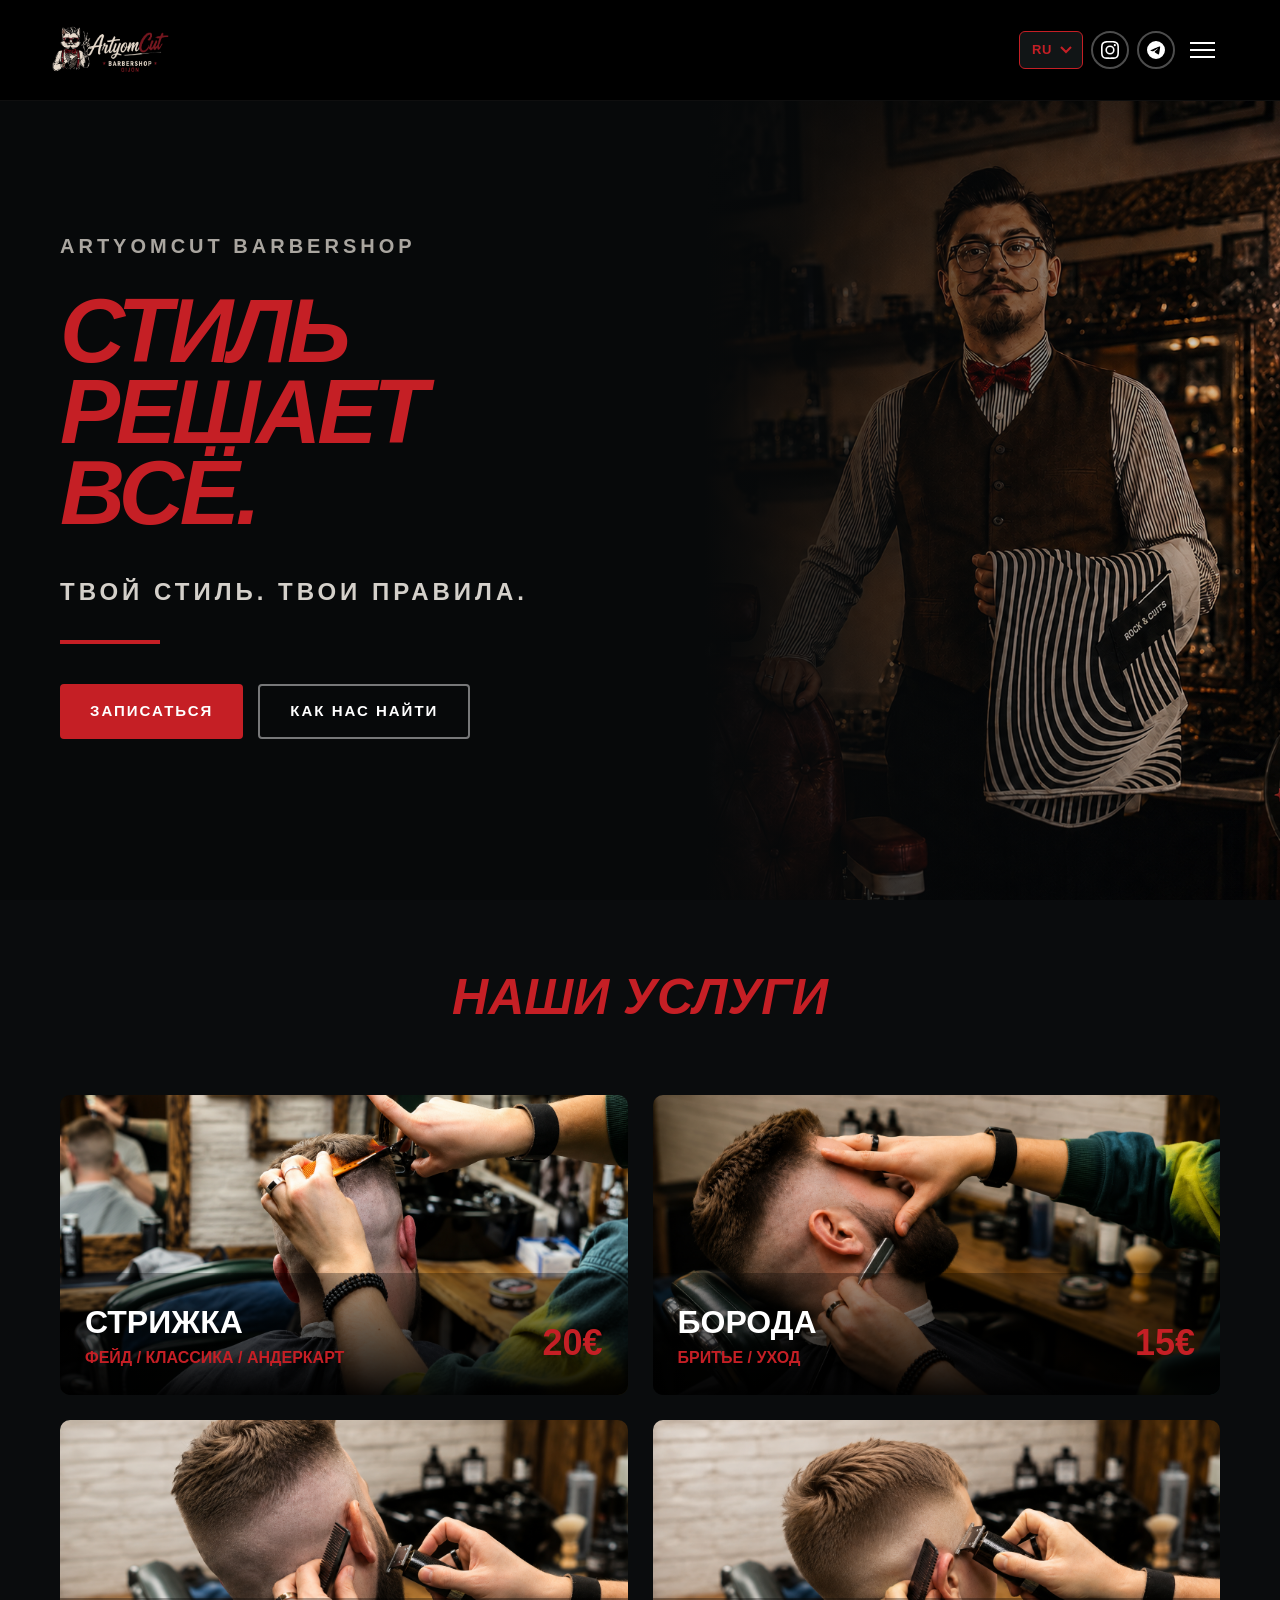
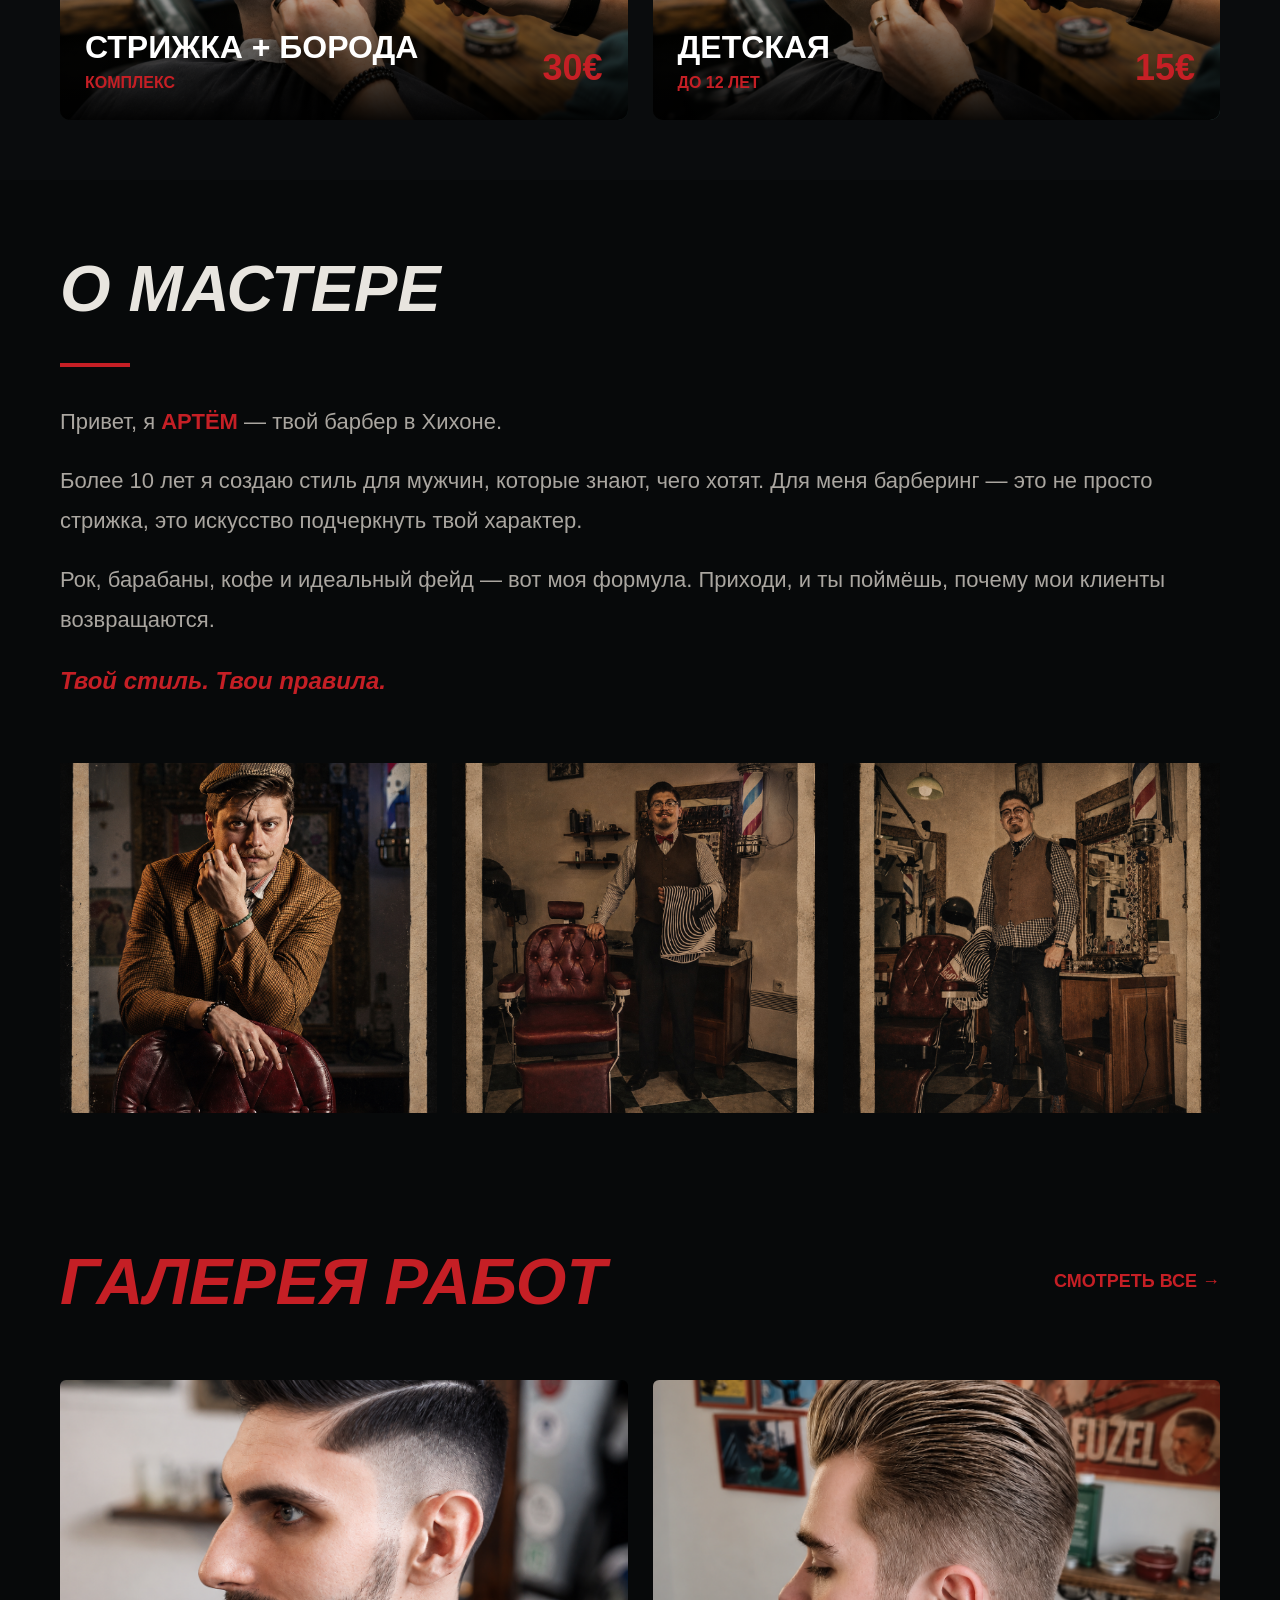
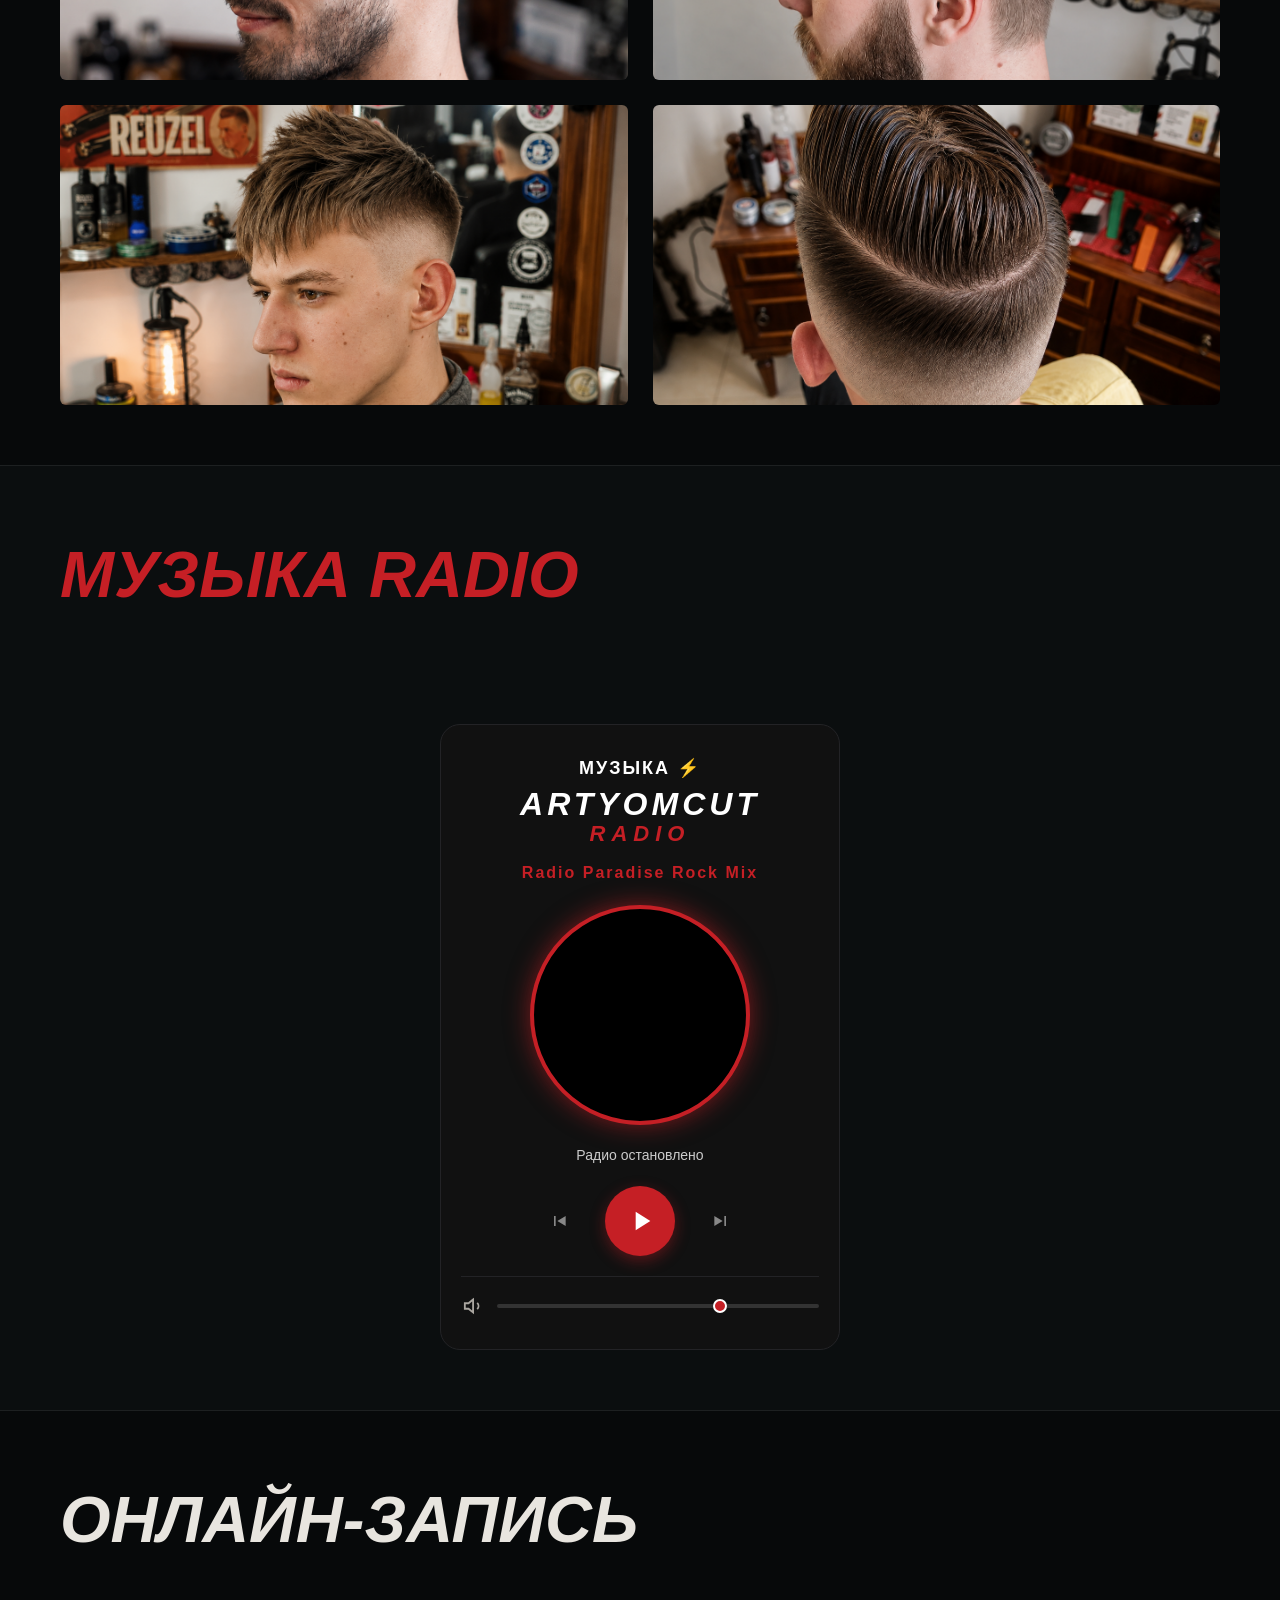
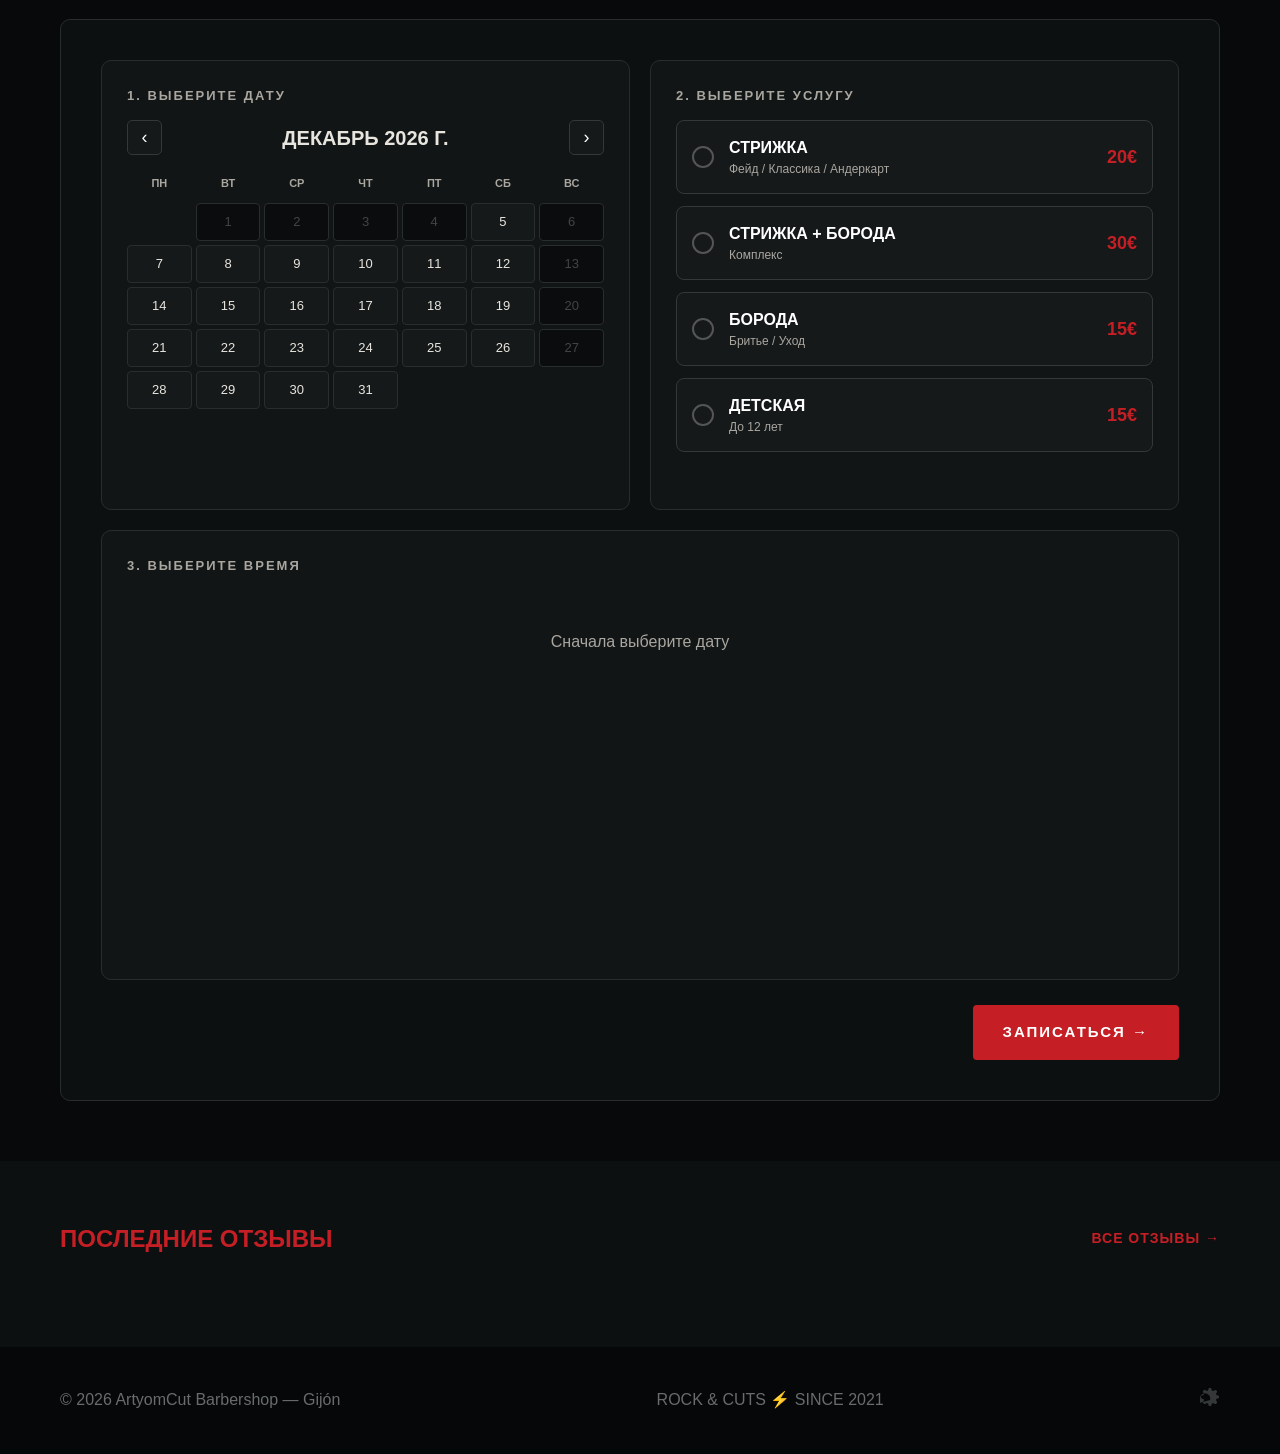
==== index.html @ 749ad359 "Update index.html" ====
<!DOCTYPE html>
<html lang="ru">
<head>
    <meta charset="UTF-8">
    <meta name="viewport" content="width=device-width, initial-scale=1.0">
    <title>ArtyomCut — Barbershop | Хихон</title>

    <!-- PWA -->
    <link rel="manifest" href="/manifest.json">
    <meta name="theme-color" content="#c51f25">
    <link rel="apple-touch-icon" href="/images/logo/logo1.jfif">

    <!-- SEO -->
    <meta name="description" content="ArtyomCut Barbershop в Хихоне — мужские стрижки, борода, онлайн-запись. Стиль решает всё.">
    <meta name="keywords" content="барбершоп, Хихон, Gijón, мужская стрижка, борода, barbershop, barbería, ArtyomCut">
    <meta property="og:title" content="ArtyomCut Barbershop — Хихон">
    <meta property="og:description" content="Мужские стрижки и борода в центре Хихона. Записывайся онлайн!">
    <meta property="og:type" content="website">
    <meta property="og:url" content="https://artyomcut-barbershopgijon.es/">
    <meta property="og:image" content="https://artyomcut-barbershopgijon.es/images/logo/logo1.jfif">
    <!-- Стили -->
    <link rel="stylesheet" href="style.css">
    <link rel="stylesheet" href="https://cdnjs.cloudflare.com/ajax/libs/font-awesome/6.0.0-beta3/css/all.min.css" />

    <!-- Schema.org -->
    <script type="application/ld+json">
    {
      "@context": "https://schema.org",
      "@type": "Barbershop",
      "name": "ArtyomCut Barbershop",
      "image": "https://artyomcut-barbershopgijon.es/images/logo/logo1.jfif",
      "address": {
        "@type": "PostalAddress",
        "streetAddress": "Calle de San Manuel, 13",
        "addressLocality": "Gijón",
        "postalCode": "33210",
        "addressCountry": "ES"
      },
      "telephone": "+34602692534",
      "url": "https://artyomcut-barbershopgijon.es/",
      "openingHoursSpecification": [
        {
          "@type": "OpeningHoursSpecification",
          "dayOfWeek": ["Monday","Tuesday","Wednesday","Thursday","Friday"],
          "opens": "10:00",
          "closes": "20:00"
        },
        {
          "@type": "OpeningHoursSpecification",
          "dayOfWeek": "Saturday",
          "opens": "10:00",
          "closes": "18:00"
        }
      ],
      "sameAs": [
        "https://www.instagram.com/artembarbercat/",
        "https://t.me/artyomcut"
      ]
    }
    </script>
</head>
<body>

    <!-- ШАПКА -->
    <header class="header">
        <div class="container header-inner">
            <a href="#" class="logo">
                <img src="images/logo/logo.png" alt="ArtyomCut Barbershop">
            </a>

            <button class="burger-btn" id="burgerBtn" onclick="toggleMobileMenu()">
                <span></span>
                <span></span>
                <span></span>
            </button>

            <nav class="nav" id="mobileNav">
                <a href="#home" class="active" data-i18n="nav_home">ГЛАВНАЯ</a>
                <a href="#services" data-i18n="nav_services">УСЛУГИ</a>
                <a href="#master" data-i18n="nav_master">МАСТЕР</a>
                <a href="gallery.html" data-i18n="nav_gallery">ГАЛЕРЕЯ</a>
                <a href="reviews.html" data-i18n="nav_reviews">ОТЗЫВЫ</a>
                <a href="#music" data-i18n="nav_music">МУЗЫКА</a>
                <a href="#booking" data-i18n="nav_booking">ЗАПИСЬ</a>
                <a href="location.html" data-i18n="nav_contacts">КАК НАС НАЙТИ</a>
            </nav>

            <div class="socials">
                <div class="language-switcher">
                    <select class="lang-select" onchange="applyLanguage(this.value); renderCalendar();">
                        <option value="ru">RU</option>
                        <option value="uk">UA</option>
                        <option value="es">ES</option>
                        <option value="en">EN</option>
                    </select>
                </div>
                <a href="https://www.instagram.com/artembarbercat/" target="_blank" class="social-link">
                    <svg width="22" height="22" viewBox="0 0 24 24" fill="currentColor"><path d="M12 2.163c3.204 0 3.584.012 4.85.07 3.252.148 4.771 1.691 4.919 4.919.058 1.265.069 1.645.069 4.849 0 3.205-.012 3.584-.069 4.849-.149 3.225-1.664 4.771-4.919 4.919-1.266.058-1.644.07-4.85.07-3.204 0-3.584-.012-4.849-.07-3.26-.149-4.771-1.699-4.919-4.92-.058-1.265-.07-1.644-.07-4.849 0-3.204.013-3.583.07-4.849.149-3.227 1.664-4.771 4.919-4.919 1.266-.057 1.645-.069 4.849-.069zM12 0C8.741 0 8.333.014 7.053.072 2.695.272.273 2.69.073 7.052.014 8.333 0 8.741 0 12c0 3.259.014 3.668.072 4.948.2 4.358 2.618 6.78 6.98 6.98C8.333 23.986 8.741 24 12 24c3.259 0 3.668-.014 4.948-.072 4.354-.2 6.782-2.618 6.979-6.98.059-1.28.073-1.689.073-4.948 0-3.259-.014-3.667-.072-4.947-.196-4.354-2.617-6.78-6.979-6.98C15.668.014 15.259 0 12 0zm0 5.838a6.162 6.162 0 100 12.324 6.162 6.162 0 000-12.324zM12 16a4 4 0 110-8 4 4 0 010 8zm6.406-11.845a1.44 1.44 0 100 2.881 1.44 1.44 0 000-2.881z"/></svg>
                </a>
                <a href="https://t.me/artyomcut" target="_blank" class="social-link">
                    <svg width="22" height="22" viewBox="0 0 24 24" fill="currentColor"><path d="M11.944 0A12 12 0 000 12a12 12 0 0012 12 12 12 0 0012-12A12 12 0 0012 0a12 12 0 00-.056 0zm4.962 7.224c.1-.002.321.023.465.14a.506.506 0 01.171.325c.016.093.036.306.02.472-.18 1.898-.962 6.502-1.36 8.627-.168.9-.499 1.201-.82 1.23-.696.065-1.225-.46-1.9-.902-1.056-.693-1.653-1.124-2.678-1.8-1.185-.78-.417-1.21.258-1.91.177-.184 3.247-2.977 3.307-3.23.007-.032.014-.15-.056-.212s-.174-.041-.249-.024c-.106.024-1.793 1.14-5.061 3.345-.48.33-.913.49-1.302.48-.428-.008-1.252-.241-1.865-.44-.752-.245-1.349-.374-1.297-.789.027-.216.325-.437.893-.663 3.498-1.524 5.83-2.529 6.998-3.014 3.332-1.386 4.025-1.627 4.476-1.635z"/></svg>
                </a>
            </div>
        </div>
    </header>

    <main>

        <!-- ГЛАВНЫЙ ЭКРАН -->
        <section id="home" class="hero">
            <div class="container hero-inner">
                <div class="hero-content">
                    <div class="small-title" data-i18n="hero_small_title">ARTYOMCUT BARBERSHOP</div>
                    <h1>
                        <span data-i18n="hero_title_1">СТИЛЬ</span><br>
                        <span style="color: #c51f25;" data-i18n="hero_title_2">РЕШАЕТ</span><br>
                        <span data-i18n="hero_title_3">ВСЁ.</span>
                    </h1>
                    <p class="hero-subtitle" data-i18n="hero_subtitle">ТВОЙ СТИЛЬ. ТВОИ ПРАВИЛА.</p>
                    <div class="hero-line"></div>
                    <div class="hero-buttons">
                        <a href="#booking" class="btn btn-red" data-i18n="hero_btn_booking">ЗАПИСАТЬСЯ</a>
                        <a href="location.html" class="btn btn-outline" data-i18n="hero_btn_find">КАК НАС НАЙТИ</a>
                    </div>
                </div>
                <div class="hero-image">
                    <img src="images/barber/hero.jpeg" alt="ArtyomCut Barber">
                </div>
            </div>
        </section>

        <!-- УСЛУГИ -->
        <section id="services" class="services">
            <div class="container">
                <div class="services-heading">
                    <h2><span data-i18n="services_heading_1">НАШИ</span> <span data-i18n="services_heading_2">УСЛУГИ</span></h2>
                </div>
                <div class="services-grid">
                    <div class="service-card" onclick="selectService('СТРИЖКА')">
                        <img src="images/services/haircut.jpg" alt="Мужская стрижка">
                        <div class="service-overlay">
                            <h3 data-i18n="service_haircut">СТРИЖКА</h3>
                            <span class="service-type" data-i18n="service_haircut_type">ФЕЙД / КЛАССИКА / АНДЕРКАРТ</span>
                            <span class="price">20€</span>
                        </div>
                    </div>
                    <div class="service-card" onclick="selectService('БОРОДА')">
                        <img src="images/services/beard.jpg" alt="Борода">
                        <div class="service-overlay">
                            <h3 data-i18n="service_beard">БОРОДА</h3>
                            <span class="service-type" data-i18n="service_beard_type">БРИТЬЕ / УХОД</span>
                            <span class="price">15€</span>
                        </div>
                    </div>
                    <div class="service-card" onclick="selectService('СТРИЖКА + БОРОДА')">
                        <img src="images/services/combo.jpg" alt="Стрижка + борода">
                        <div class="service-overlay">
                            <h3 data-i18n="service_combo">СТРИЖКА + БОРОДА</h3>
                            <span class="service-type" data-i18n="service_combo_type">КОМПЛЕКС</span>
                            <span class="price">30€</span>
                        </div>
                    </div>
                    <div class="service-card" onclick="selectService('ДЕТСКАЯ')">
                        <img src="images/services/kids.jpg" alt="Детская стрижка">
                        <div class="service-overlay">
                            <h3 data-i18n="service_kids">ДЕТСКАЯ</h3>
                            <span class="service-type" data-i18n="service_kids_type">ДО 12 ЛЕТ</span>
                            <span class="price">15€</span>
                        </div>
                    </div>
                </div>
            </div>
        </section>

        <!-- О МАСТЕРЕ -->
        <section id="master" class="about">
            <div class="container about-inner">
                <div class="about-text">
                    <h2 data-i18n="master_heading">О МАСТЕРЕ</h2>
                    <div class="section-line"></div>
                    <p data-i18n="master_text_1">Привет, я <span style="color: #c51f25; font-weight: 700;">АРТЁМ</span> — твой барбер в Хихоне.</p>
                    <p data-i18n="master_text_2">Более 10 лет я создаю стиль для мужчин, которые знают, чего хотят. Для меня барберинг — это не просто стрижка, это искусство подчеркнуть твой характер.</p>
                    <p data-i18n="master_text_3">Рок, барабаны, кофе и идеальный фейд — вот моя формула. Приходи, и ты поймёшь, почему мои клиенты возвращаются.</p>
                    <p data-i18n="master_text_4" style="color: #c51f25; font-size: 24px; font-weight: 900; font-style: italic;">Твой стиль. Твои правила.</p>
                </div>
                <div class="about-gallery">
                    <img src="images/barber/barber-1.jpeg" alt="ArtyomCut">
                    <img src="images/barber/barber-2.jpeg" alt="ArtyomCut Barber">
                    <img src="images/barber/barber-3.jpeg" alt="ArtyomCut">
                </div>
            </div>
        </section>

        <!-- ГАЛЕРЕЯ -->
        <section id="gallery" class="gallery">
            <div class="container">
                <div class="section-heading">
                    <h2><span data-i18n="gallery_heading_1">ГАЛЕРЕЯ</span> <span data-i18n="gallery_heading_2">РАБОТ</span></h2>
                    <a href="gallery.html" style="position: relative; z-index: 100; display: inline-block;" data-i18n="gallery_view_all">СМОТРЕТЬ ВСЕ →</a>
                </div>
                <div class="gallery-grid">
                    <img src="images/works/work-1.jpeg" alt="Работа ArtyomCut">
                    <img src="images/works/work-2.jpeg" alt="Работа ArtyomCut">
                    <img src="images/works/work-3.jpeg" alt="Работа ArtyomCut">
                    <img src="images/works/work-4.jpeg" alt="Работа ArtyomCut">
                </div>
            </div>
        </section>

        <!-- МУЗЫКА -->
        <section id="music" class="music">
            <div class="container">
                <div class="section-heading">
                    <h2><span data-i18n="music_heading_1">МУЗЫКА</span> <span data-i18n="music_heading_2">RADIO</span></h2>
                </div>

                <div class="music-player" id="radioPlayer" style="max-width: 400px; margin: 0 auto; text-align: center; background: #111; padding: 30px 20px; border-radius: 20px;">
                    <p class="player-title" style="font-size: 18px; font-weight: 700; letter-spacing: 2px; margin: 0; color: #fff;" data-i18n="music_player_title">МУЗЫКА ⚡</p>
                    <p class="player-station" style="font-size: 32px; font-weight: 900; color: #fff; margin: 5px 0 0; letter-spacing: 4px;" data-i18n="music_station">ARTYOMCUT</p>
                    <p class="player-station-accent" style="font-size: 22px; font-weight: 700; color: #c51f25; margin: 0 0 15px; letter-spacing: 6px;" data-i18n="music_station_accent">RADIO</p>

                    <p id="currentStationName" style="color: #c51f25; font-weight: 700; margin: 0 0 15px; letter-spacing: 2px;">Radio Paradise Rock Mix</p>

                    <div class="player-art" style="width: 220px; height: 220px; margin: 20px auto; border-radius: 50%; overflow: hidden; border: 4px solid #c51f25; box-shadow: 0 0 25px rgba(197,31,37,0.6); position: relative; background: #000;">
                        <video id="drummerVideo" autoplay muted loop playsinline style="width: 100%; height: 100%; object-fit: cover; display: block;">
                            <source src="images/drummer.mp4" type="video/mp4">
                        </video>
                    </div>

                    <p class="player-status" id="radioStatus" style="color: #ccc; font-size: 14px; margin: 10px 0 20px;" data-i18n="music_status_stopped">Радио остановлено</p>

                    <div class="player-controls" style="display: flex; align-items: center; justify-content: center; gap: 25px; margin-bottom: 20px;">
                        <button class="player-btn" id="prevBtn" aria-label="Назад" type="button" style="background: none; border: none; color: #888; cursor: pointer; padding: 8px;">
                            <svg viewBox="0 0 24 24" fill="currentColor" width="20" height="20"><path d="M6 6h2v12H6zM20 6L10 12l10 6z"/></svg>
                        </button>

                        <button class="player-btn-play" id="playBtn" aria-label="Воспроизвести" type="button" style="width: 70px; height: 70px; border-radius: 50%; background: #c51f25; border: none; color: #fff; display: flex; align-items: center; justify-content: center; cursor: pointer; box-shadow: 0 5px 15px rgba(197,31,37,0.4); padding: 0; aspect-ratio: 1/1; overflow: hidden;">
                            <span id="playIcon" style="display: flex; align-items: center; justify-content: center; width: 100%; height: 100%; line-height: 0; margin: 0; padding: 0;">
                                <svg viewBox="0 0 24 24" fill="currentColor" width="32" height="32"><path d="M8 5v14l11-7z"/></svg>
                            </span>
                        </button>

                        <button class="player-btn" id="nextBtn" aria-label="Вперед" type="button" style="background: none; border: none; color: #888; cursor: pointer; padding: 8px;">
                            <svg viewBox="0 0 24 24" fill="currentColor" width="20" height="20"><path d="M16 6h2v12h-2zM4 6l10 6-10 6z"/></svg>
                        </button>
                    </div>

                    <div class="player-volume" id="volumeControl">
                        <button class="mute-btn" id="muteBtn" type="button" aria-label="Отключить звук">
                            <svg id="volumeOnIcon" viewBox="0 0 24 24" fill="none" stroke="currentColor" stroke-width="2" width="22" height="22">
                                <path d="M11 5 6 9H2v6h4l5 4V5z"/><path d="M15.5 8.5a5 5 0 0 1 0 7"/>
                            </svg>
                            <svg id="volumeOffIcon" viewBox="0 0 24 24" fill="none" stroke="currentColor" stroke-width="2" width="22" height="22" style="display: none;">
                                <path d="M11 5 6 9H2v6h4l5 4V5z"/><line x1="23" y1="9" x2="17" y2="15"/><line x1="17" y1="9" x2="23" y2="15"/>
                            </svg>
                        </button>
                        <input type="range" id="volumeSlider" min="0" max="1" step="0.01" value="0.7">
                    </div>
                </div>
            </div>
        </section>

        <!-- ЗАПИСЬ -->
        <section id="booking" class="booking">
            <div class="container">
                <h2 data-i18n="booking_heading">ОНЛАЙН-ЗАПИСЬ</h2>
                <div class="booking-container-new">
                    <div class="booking-layout-3">
                        <div class="booking-frame">
                            <label class="booking-label" data-i18n="booking_step_date">1. ВЫБЕРИТЕ ДАТУ</label>
                            <div class="calendar">
                                <div class="calendar-header">
                                    <button class="calendar-nav" onclick="changeMonth(-1)">‹</button>
                                    <span id="calendarMonth">АВГУСТ 2026</span>
                                    <button class="calendar-nav" onclick="changeMonth(1)">›</button>
                                </div>
                                <div class="calendar-weekdays">
                                    <span>ПН</span><span>ВТ</span><span>СР</span><span>ЧТ</span><span>ПТ</span><span>СБ</span><span>ВС</span>
                                </div>
                                <div class="calendar-days" id="calendarDays"></div>
                            </div>
                        </div>
                        <div class="booking-frame">
                            <label class="booking-label" data-i18n="booking_step_service">2. ВЫБЕРИТЕ УСЛУГУ</label>
                            <div class="service-options">
                                <div class="service-option-item" onclick="selectServiceOption('Стрижка', this)">
                                    <div class="service-radio"><span class="radio-dot"></span></div>
                                    <div>
                                        <h3 data-i18n="booking_service_haircut">СТРИЖКА</h3>
                                        <p data-i18n="booking_service_haircut_desc">Фейд / Классика / Андеркарт</p>
                                        <span class="service-price">20€</span>
                                    </div>
                                </div>
                                <div class="service-option-item" onclick="selectServiceOption('Стрижка + борода', this)">
                                    <div class="service-radio"><span class="radio-dot"></span></div>
                                    <div>
                                        <h3 data-i18n="booking_service_combo">СТРИЖКА + БОРОДА</h3>
                                        <p data-i18n="booking_service_combo_desc">Комплекс</p>
                                        <span class="service-price">30€</span>
                                    </div>
                                </div>
                                <div class="service-option-item" onclick="selectServiceOption('Борода', this)">
                                    <div class="service-radio"><span class="radio-dot"></span></div>
                                    <div>
                                        <h3 data-i18n="booking_service_beard">БОРОДА</h3>
                                        <p data-i18n="booking_service_beard_desc">Бритье / Уход</p>
                                        <span class="service-price">15€</span>
                                    </div>
                                </div>
                                <div class="service-option-item" onclick="selectServiceOption('Детская стрижка', this)">
                                    <div class="service-radio"><span class="radio-dot"></span></div>
                                    <div>
                                        <h3 data-i18n="booking_service_kids">ДЕТСКАЯ</h3>
                                        <p data-i18n="booking_service_kids_desc">До 12 лет</p>
                                        <span class="service-price">15€</span>
                                    </div>
                                </div>
                            </div>
                        </div>
                        <div class="booking-frame">
                            <label class="booking-label" data-i18n="booking_step_time">3. ВЫБЕРИТЕ ВРЕМЯ</label>
                            <div class="time-buttons-grid" id="timeGroups">
                                <p class="time-placeholder" data-i18n="time_placeholder">Сначала выберите дату</p>
                            </div>
                        </div>
                    </div>
                    <div class="booking-btn-row">
                        <button class="btn btn-red" onclick="proceedToBooking()" data-i18n="booking_btn">ЗАПИСАТЬСЯ →</button>
                    </div>
                </div>
            </div>
        </section>

        <!-- ПОСЛЕДНИЕ ОТЗЫВЫ -->
        <section id="reviews-preview" class="reviews-preview">
            <div class="container">
                <div class="section-heading">
                    <h2><span data-i18n="reviews_preview_heading_1">ПОСЛЕДНИЕ</span> <span data-i18n="reviews_preview_heading_2">ОТЗЫВЫ</span></h2>
                    <a href="reviews.html" style="position: relative; z-index: 100; display: inline-block;" data-i18n="reviews_preview_all">ВСЕ ОТЗЫВЫ →</a>
                </div>
                <div class="reviews-preview-grid" id="reviewsPreviewGrid">
                    <!-- Сюда будут подгружаться последние отзывы -->
                </div>
            </div>
        </section>

    </main>

    <!-- ПОДВАЛ -->
    <footer class="footer">
        <div class="container">
            <p data-i18n="footer_copyright">© 2026 ArtyomCut Barbershop — Gijón</p>
            <p data-i18n="footer_slogan">ROCK & CUTS ⚡ SINCE 2021</p>
            <a href="admin.html" class="admin-link" aria-label="Админ-панель">
                <svg width="20" height="20" viewBox="0 0 24 24" fill="currentColor"><path d="M12 15.5A3.5 3.5 0 100 12a3.5 3.5 0 000 7zM19.4 15a1.7 1.7 0 00.34 1.87l.06.06a2 2 0 01-2.83 2.83l-.06-.06a1.7 1.7 0 00-1.87-.34 1.7 1.7 0 00-1.04 1.56V21a2 2 0 01-4 0v-.09A1.7 1.7 0 008.9 19.4a1.7 1.7 0 00-1.87.34l-.06.06a2 2 0 01-2.83-2.83l.06-.06A1.7 1.7 0 004.6 15a1.7 1.7 0 00-1.56-1.04H3a2 2 0 010-4h.09A1.7 1.7 0 004.6 8.9a1.7 1.7 0 00-.34-1.87l-.06-.06a2 2 0 012.83-2.83l.06.06A1.7 1.7 0 008.9 4.6a1.7 1.7 0 001.04-1.56V3a2 2 0 014 0v.09a1.7 1.7 0 001.04 1.56 1.7 1.7 0 001.87-.34l.06-.06a2 2 0 012.83 2.83l-.06.06A1.7 1.7 0 0019.4 8.9a1.7 1.7 0 001.56 1.04H21a2 2 0 010 4h-.09a1.7 1.7 0 00-1.56 1.04z"/></svg>
            </a>
        </div>
    </footer>

    <script src="script.js"></script>
    <script src="translations.js"></script>
    <script src="i18n.js"></script>
</body>
</html>
---- style.css ----
/* ========================================
   ОСНОВНЫЕ НАСТРОЙКИ
======================================== */
* {
    margin: 0;
    padding: 0;
    box-sizing: border-box;
}

html {
    scroll-behavior: smooth;
    width: 100%;
    overflow-x: hidden;
}

body {
    background: #07090a;
    color: #e8e5df;
    font-family: Arial, Helvetica, sans-serif;
    line-height: 1.5;
    width: 100%;
    overflow-x: hidden;
}

a {
    color: inherit;
    text-decoration: none;
}

img {
    max-width: 100%;
    display: block;
}

button, input, select {
    font: inherit;
}

.container {
    width: 100%;
    max-width: 100%;
    margin: 0;
    padding: 0 60px;
}

/* ========================================
   ШАПКА
======================================== */
.header {
    position: fixed;
    top: 0;
    left: 0;
    width: 100%;
    z-index: 1000;
    background: rgba(5, 7, 8, 0.85);
    backdrop-filter: blur(20px);
    border-bottom: 1px solid rgba(255, 255, 255, 0.06);
    transition: all 0.4s;
}

.header-inner {
    min-height: 120px;
    display: flex;
    align-items: center;
    justify-content: space-between;
    gap: 30px;
    width: 100%;
}

.logo {
    flex-shrink: 0;
    min-width: 400px;
}

.logo img {
    height: 130px;
    width: auto;
    max-width: none;
}

.nav {
    display: flex;
    align-items: center;
    gap: 30px;
    margin-left: auto;
    margin-right: 30px;
}

.nav a {
    position: relative;
    color: #dedbd5;
    font-size: 16px;
    font-weight: 700;
    letter-spacing: 1.5px;
    transition: 0.3s;
    text-transform: uppercase;
    white-space: nowrap;
}

.nav a:hover, .nav a.active {
    color: #fff;
}

.nav a.active::after {
    content: "";
    position: absolute;
    left: 0;
    bottom: -10px;
    width: 100%;
    height: 3px;
    background: #c51f25;
}

.socials {
    display: flex;
    gap: 12px;
    flex-shrink: 0;
}

.social-link {
    width: 45px;
    height: 45px;
    border: 2px solid rgba(255, 255, 255, 0.3);
    border-radius: 50%;
    display: flex;
    align-items: center;
    justify-content: center;
    color: #fff;
    transition: all 0.3s;
}

.social-link svg {
    width: 22px;
    height: 22px;
}

.social-link:hover {
    background: #c51f25;
    border-color: #c51f25;
}

.burger-btn {
    display: none;
    flex-direction: column;
    gap: 5px;
    background: none;
    border: none;
    cursor: pointer;
    padding: 5px;
}

.burger-btn span {
    width: 25px;
    height: 2px;
    background: #fff;
}

/* ========================================
   ГЛАВНЫЙ ЭКРАН
======================================== */
.hero {
    min-height: 100vh;
    position: relative;
    overflow: hidden;
    background: #07090a;
    padding-top: 120px;
}

.hero-inner {
    min-height: calc(100vh - 120px);
    display: flex;
    align-items: center;
    position: relative;
}

.hero-content {
    width: 55%;
    position: relative;
    z-index: 3;
    padding: 80px 0;
}

.small-title {
    color: #aaa6a0;
    font-size: 20px;
    font-weight: 700;
    letter-spacing: 4px;
    margin-bottom: 30px;
}

.hero h1 {
    font-size: clamp(90px, 10vw, 150px);
    line-height: 0.9;
    font-weight: 900;
    letter-spacing: -4px;
    font-style: italic;
    margin-bottom: 40px;
    text-transform: uppercase;
}

.hero h1 span {
    color: #c51f25;
}

.hero-subtitle {
    color: #d4d0ca;
    font-size: 24px;
    font-weight: 700;
    letter-spacing: 4px;
}

.hero-line {
    width: 100px;
    height: 4px;
    background: #c51f25;
    margin: 30px 0 40px;
}

.hero-buttons {
    display: flex;
    gap: 20px;
    flex-wrap: wrap;
}

.btn {
    display: inline-flex;
    align-items: center;
    justify-content: center;
    min-height: 70px;
    padding: 0 45px;
    border-radius: 4px;
    font-size: 18px;
    font-weight: 800;
    letter-spacing: 2px;
    border: none;
    cursor: pointer;
    text-transform: uppercase;
    transition: 0.3s;
}

.btn-red {
    background: #c51f25;
    color: #fff;
}

.btn-red:hover {
    background: #e0262d;
    transform: translateY(-3px);
}

.btn-outline {
    border: 2px solid rgba(255, 255, 255, 0.45);
    color: #fff;
    background: transparent;
}

.btn-outline:hover {
    border-color: #c51f25;
    background: #c51f25;
}

.hero-image {
    position: absolute;
    right: 0;
    top: 0;
    width: 50%;
    height: 100%;
    z-index: 1;
}

.hero-image img {
    width: 100%;
    height: 100%;
    object-fit: cover;
    object-position: center top;
}

.hero-image::after {
    content: "";
    position: absolute;
    inset: 0;
    background: linear-gradient(90deg, #07090a 0%, rgba(7, 9, 10, 0.7) 30%, rgba(7, 9, 10, 0.05) 100%);
    z-index: 2;
}

/* ========================================
   УСЛУГИ
======================================== */
.services {
    padding: 100px 0;
    background: #0a0c0d;
}

.services-heading {
    text-align: center;
    margin-bottom: 60px;
}

.services-heading h2 {
    font-size: 50px;
    font-weight: 900;
    font-style: italic;
    text-transform: uppercase;
}

.services-heading h2 span {
    color: #c51f25;
}

.services-grid {
    display: grid;
    grid-template-columns: repeat(2, 1fr);
    gap: 25px;
}

.service-card {
    position: relative;
    height: 300px;
    overflow: hidden;
    border-radius: 10px;
    cursor: pointer;
    transition: all 0.4s;
}

.service-card img {
    width: 100%;
    height: 100%;
    object-fit: cover;
}

.service-card:hover {
    transform: translateY(-5px);
    border: 1px solid #c51f25;
}

.service-overlay {
    position: absolute;
    bottom: 0;
    left: 0;
    right: 0;
    padding: 25px;
    background: linear-gradient(0deg, rgba(0,0,0,0.95) 0%, rgba(0,0,0,0.3) 100%);
}

.service-overlay h3 {
    font-size: 32px;
    font-weight: 900;
    color: #fff;
}

.service-overlay .service-type {
    color: #c51f25;
    font-size: 16px;
    font-weight: 700;
}

.service-overlay .price {
    position: absolute;
    right: 25px;
    bottom: 25px;
    font-size: 36px;
    font-weight: 900;
    color: #c51f25;
}

/* ========================================
   О МАСТЕРЕ
======================================== */
.about {
    padding: 120px 0;
    background: #07090a;
}

.about-inner {
    display: grid;
    grid-template-columns: 0.8fr 1.2fr;
    gap: 80px;
    align-items: center;
}

.about-text h2, .gallery h2, .music h2, .booking h2 {
    font-size: 65px;
    font-weight: 900;
    font-style: italic;
    text-transform: uppercase;
}

.section-line {
    width: 70px;
    height: 4px;
    background: #c51f25;
    margin: 25px 0 35px;
}

.about-text p {
    color: #aaa6a0;
    font-size: 22px;
    line-height: 1.8;
    margin-bottom: 20px;
}

.about-gallery {
    display: grid;
    grid-template-columns: repeat(3, 1fr);
    gap: 15px;
}

.about-gallery img {
    width: 100%;
    height: 600px;
    object-fit: cover;
}

/* ========================================
   ГАЛЕРЕЯ (превью на главной)
======================================== */
.gallery {
    padding: 120px 0;
    background: #07090a;
}

.section-heading {
    display: flex;
    align-items: center;
    justify-content: space-between;
    margin-bottom: 50px;
}

.section-heading h2 span {
    color: #c51f25;
}

.section-heading a {
    color: #c51f25;
    font-size: 18px;
    font-weight: 800;
}

.gallery-grid {
    display: grid;
    grid-template-columns: repeat(4, 1fr);
    gap: 25px;
}

.gallery-grid img {
    width: 100%;
    height: 400px;
    object-fit: cover;
    border-radius: 6px;
    cursor: pointer;
    transition: 0.4s;
}

.gallery-grid img:hover {
    transform: scale(1.05);
    border: 1px solid #c51f25;
}

/* ========================================
   МУЗЫКА / РАДИО
======================================== */
.music {
    padding: 100px 0;
    background: #0b0e0f;
    border-top: 1px solid #1d2021;
    border-bottom: 1px solid #1d2021;
}

.music h2 {
    font-size: 65px;
    font-weight: 900;
    font-style: italic;
    text-transform: uppercase;
    margin-bottom: 50px;
}

.music h2 span {
    color: #c51f25;
}

.music-player {
    max-width: 420px;
    margin: 0 auto;
    background: #0d1011;
    border: 1px solid #232326;
    border-radius: 20px;
    padding: 28px 24px 22px;
    text-align: center;
}

.player-title {
    color: #aaa6a0;
    font-size: 14px;
    letter-spacing: 1px;
    margin: 0 0 12px;
}

.player-station {
    color: #fff;
    font-weight: 900;
    font-style: italic;
    font-size: 26px;
    margin: 0;
    line-height: 1.1;
}

.player-station-accent {
    color: #c51f25;
    font-weight: 900;
    font-style: italic;
    font-size: 22px;
    margin: 0 0 18px;
    line-height: 1.1;
}

.player-art {
    width: 200px;
    height: 200px;
    margin: 0 auto 20px;
    border-radius: 50%;
    overflow: hidden;
    border: 3px solid #c51f25;
    background: #000;
    box-shadow: 0 0 20px rgba(197,31,37,0.3);
}

.player-art video {
    width: 100%;
    height: 100%;
    object-fit: cover;
    display: block;
}

.player-status {
    color: #aaa6a0;
    font-size: 13px;
    margin: 0 0 18px;
}

.player-controls {
    display: flex;
    align-items: center;
    justify-content: center;
    gap: 18px;
    margin-bottom: 16px;
}

.player-btn {
    width: 42px;
    height: 42px;
    border-radius: 50%;
    background: none;
    border: none;
    color: #fff;
    cursor: pointer;
    display: flex;
    align-items: center;
    justify-content: center;
    transition: background 0.15s, color 0.15s;
}

.player-btn:hover {
    background: rgba(255,255,255,0.06);
    color: #c51f25;
}

.player-btn:active {
    transform: scale(0.92);
}

.player-btn-play {
    width: 64px;
    height: 64px;
    border-radius: 50%;
    background: #c51f25;
    border: none;
    color: #fff;
    cursor: pointer;
    display: flex;
    align-items: center;
    justify-content: center;
    transition: background 0.15s, transform 0.1s;
    padding: 0;
}

.player-btn-play:hover {
    background: #e0272d;
}

.player-btn-play:active {
    transform: scale(0.94);
}

.player-btn-play svg {
    margin-left: 2px;
}

.player-volume {
    display: flex;
    align-items: center;
    gap: 10px;
    padding-top: 16px;
    border-top: 1px solid #232326;
    color: #aaa6a0;
}

.player-volume input[type="range"] {
    flex: 1;
    height: 4px;
    border-radius: 2px;
    background: #333;
    -webkit-appearance: none;
    appearance: none;
    outline: none;
}

.player-volume input[type="range"]::-webkit-slider-thumb {
    -webkit-appearance: none;
    width: 14px;
    height: 14px;
    border-radius: 50%;
    background: #c51f25;
    border: 2px solid #fff;
    cursor: pointer;
}

.player-volume input[type="range"]::-moz-range-thumb {
    width: 14px;
    height: 14px;
    border-radius: 50%;
    background: #c51f25;
    border: 2px solid #fff;
    cursor: pointer;
}

/* ========================================
   ЗАПИСЬ
======================================== */
.booking {
    padding: 120px 0;
    background: #07090a;
}

.booking h2 {
    margin-bottom: 50px;
}

.booking-container-new {
    background: #0d1011;
    border: 1px solid #292d2e;
    border-radius: 10px;
    padding: 40px;
}

.booking-layout-3 {
    display: grid;
    grid-template-columns: 1.2fr 1fr 1fr;
    gap: 20px;
    margin-bottom: 25px;
}

.booking-frame {
    background: #111516;
    border: 1px solid #292d2e;
    border-radius: 10px;
    padding: 25px;
    min-height: 450px;
}

.booking-label {
    display: block;
    color: #aaa6a0;
    font-size: 13px;
    letter-spacing: 2px;
    font-weight: 700;
    text-transform: uppercase;
    margin-bottom: 15px;
}

.calendar-header {
    display: flex;
    align-items: center;
    justify-content: space-between;
    margin-bottom: 15px;
}

.calendar-header span {
    font-size: 20px;
    font-weight: 900;
}

.calendar-nav {
    width: 35px;
    height: 35px;
    background: #15191a;
    border: 1px solid #343839;
    border-radius: 5px;
    color: #fff;
    font-size: 18px;
    cursor: pointer;
}

.calendar-weekdays {
    display: grid;
    grid-template-columns: repeat(7, 1fr);
    gap: 4px;
    margin-bottom: 6px;
}

.calendar-weekdays span {
    text-align: center;
    font-size: 11px;
    font-weight: 700;
    color: #aaa6a0;
    padding: 5px;
}

.calendar-days {
    display: grid;
    grid-template-columns: repeat(7, 1fr);
    gap: 4px;
}

.calendar-day {
    height: 38px;
    display: flex;
    align-items: center;
    justify-content: center;
    background: #15191a;
    border: 1px solid #292d2e;
    border-radius: 4px;
    font-size: 13px;
    cursor: pointer;
    transition: 0.3s;
}

.calendar-day:hover:not(.disabled):not(.empty) {
    border-color: #c51f25;
}

.calendar-day.selected {
    background: #c51f25;
    border-color: #c51f25;
    color: #fff;
    font-weight: 700;
}

.calendar-day.disabled {
    background: #0a0c0d;
    color: #444;
    cursor: not-allowed;
}

.calendar-day.empty {
    background: transparent;
    border: none;
    cursor: default;
}

.service-options {
    display: flex;
    flex-direction: column;
    gap: 12px;
}

.service-option-item {
    display: flex;
    align-items: center;
    gap: 15px;
    background: #15191a;
    border: 1px solid #343839;
    border-radius: 8px;
    padding: 15px 80px 15px 15px;
    cursor: pointer;
    transition: 0.3s;
    position: relative;
}

.service-option-item:hover, .service-option-item.selected {
    border-color: #c51f25;
}

.service-radio {
    width: 22px;
    height: 22px;
    border: 2px solid #555;
    border-radius: 50%;
    display: flex;
    align-items: center;
    justify-content: center;
    flex-shrink: 0;
}

.service-option-item.selected .service-radio {
    border-color: #c51f25;
}

.radio-dot {
    width: 10px;
    height: 10px;
    background: transparent;
    border-radius: 50%;
}

.service-option-item.selected .radio-dot {
    background: #c51f25;
}

.service-option-item h3 {
    font-size: 16px;
    font-weight: 700;
    color: #fff;
}

.service-option-item p {
    font-size: 12px;
    color: #aaa6a0;
}

.service-price {
    position: absolute;
    right: 15px;
    top: 50%;
    transform: translateY(-50%);
    font-size: 20px;
    font-weight: 900;
    color: #c51f25;
    white-space: nowrap;
}

.time-buttons-grid {
    display: grid;
    grid-template-columns: repeat(2, 1fr);
    gap: 10px;
}

.time-btn {
    height: 45px;
    background: #15191a;
    border: 1px solid #343839;
    border-radius: 5px;
    color: #fff;
    font-size: 15px;
    cursor: pointer;
    transition: 0.3s;
}

.time-btn:hover:not(.booked):not(.selected) {
    border-color: #c51f25;
}

.time-btn.selected {
    background: #c51f25;
    border-color: #c51f25;
    font-weight: 700;
}

.time-btn.booked {
    background: #0a0c0d;
    color: #444;
    cursor: not-allowed;
    text-decoration: line-through;
}

.time-placeholder {
    color: #aaa6a0;
    text-align: center;
    padding: 40px 20px;
    grid-column: 1 / -1;
}

.booking-btn-row {
    display: flex;
    justify-content: flex-end;
}

/* ========================================
   КОНТАКТЫ
======================================== */
.contacts {
    border-top: 1px solid #1d2021;
    background: #0b0e0f;
    padding: 80px 0;
}

.contacts-layout {
    display: grid;
    grid-template-columns: 1fr 1fr;
    gap: 30px;
}

.map-frame {
    background: #111516;
    border: 1px solid #292d2e;
    border-radius: 10px;
    padding: 15px;
    min-height: 500px;
    display: flex;
    flex-direction: column;
}

.map-frame iframe {
    flex: 1;
    border-radius: 8px;
    margin-bottom: 15px;
}

.contacts-frame {
    background: #111516;
    border: 1px solid #292d2e;
    border-radius: 10px;
    padding: 35px;
    display: flex;
    flex-direction: column;
    justify-content: center;
}

.contact-item {
    display: flex;
    align-items: flex-start;
    gap: 18px;
}

.contact-icon {
    font-size: 30px;
}

.contact-item h3 {
    font-size: 14px;
    color: #c51f25;
    margin-bottom: 8px;
}

.contact-item p {
    color: #ddd8d1;
    font-size: 20px;
}

.contact-item span {
    color: #777b7c;
    font-size: 14px;
}

.contact-divider {
    height: 1px;
    background: #292d2e;
    margin: 20px 0;
}

/* ========================================
   FOOTER
======================================== */
.footer {
    padding: 40px 0;
    background: #050708;
    color: #686c6d;
    font-size: 16px;
}

.footer .container {
    display: flex;
    justify-content: space-between;
    align-items: center;
}

.admin-link {
    color: #343839;
    transition: 0.3s;
}

.admin-link:hover {
    color: #c51f25;
    transform: rotate(90deg);
}

/* ========================================
   СТРАНИЦА ГАЛЕРЕИ
======================================== */
.gallery-page {
    padding: 180px 0 100px;
    background: #07090a;
    min-height: 100vh;
}

.gallery-page-heading {
    text-align: center;
    margin-bottom: 40px;
}

.gallery-page-heading h1 {
    font-size: 60px;
    font-weight: 900;
    font-style: italic;
    text-transform: uppercase;
}

.gallery-page-heading h1 span {
    color: #c51f25;
}

.gallery-filters {
    display: flex;
    justify-content: center;
    gap: 15px;
    margin-bottom: 50px;
    flex-wrap: wrap;
}

.filter-btn {
    padding: 12px 30px;
    background: transparent;
    border: 1px solid #343839;
    color: #aaa6a0;
    font-size: 14px;
    font-weight: 700;
    cursor: pointer;
    text-transform: uppercase;
    border-radius: 4px;
    transition: 0.3s;
}

.filter-btn:hover, .filter-btn.active {
    border-color: #c51f25;
    color: #fff;
}

.filter-btn.active {
    background: #c51f25;
}

.gallery-page-grid {
    display: grid;
    grid-template-columns: repeat(3, 1fr);
    gap: 20px;
}

.gallery-item {
    overflow: hidden;
    border-radius: 6px;
    cursor: pointer;
}

.gallery-item img {
    width: 100%;
    height: 350px;
    object-fit: cover;
    transition: 0.4s;
}

.gallery-item:hover img {
    transform: scale(1.05);
}

/* ========================================
   ПОСЛЕДНИЕ ОТЗЫВЫ
======================================== */
.reviews-preview {
    padding: 60px 0;
    background: #0d1011;
}

.reviews-preview .section-heading {
    display: flex;
    justify-content: space-between;
    align-items: center;
    margin-bottom: 30px;
}

.reviews-preview .section-heading a {
    color: #c51f25;
    text-decoration: none;
    font-weight: 700;
    letter-spacing: 1px;
    font-size: 14px;
    transition: color 0.3s;
}

.reviews-preview .section-heading a:hover {
    color: #fff;
}

.reviews-preview-grid {
    display: grid;
    grid-template-columns: repeat(auto-fit, minmax(280px, 1fr));
    gap: 20px;
}

.review-preview-item {
    background: #111516;
    border: 1px solid #292d2e;
    border-radius: 10px;
    padding: 20px;
}

.review-preview-header {
    display: flex;
    justify-content: space-between;
    align-items: center;
    margin-bottom: 10px;
}

.review-preview-name {
    font-weight: 700;
    color: #fff;
    font-size: 18px;
}

.review-preview-stars {
    color: #f39c12;
    font-size: 18px;
    letter-spacing: 2px;
}

.review-preview-message {
    color: #aaa6a0;
    line-height: 1.5;
    font-size: 14px;
}

/* ========================================
   АДАПТАЦИЯ (планшеты)
======================================== */
@media (max-width: 1024px) {
    .container { padding: 0 40px; }
    .logo { min-width: 250px; }
    .logo img { height: 100px; }
    .nav { gap: 20px; }
    .nav a { font-size: 14px; }
    .hero h1 { font-size: 80px; }
    .about-inner { grid-template-columns: 1fr; }
    .about-gallery img { height: 350px; }
    .gallery-grid { grid-template-columns: repeat(2, 1fr); }
    .booking-layout-3 { grid-template-columns: 1fr 1fr; }
}

/* ========================================
   МОБИЛЬНАЯ АДАПТАЦИЯ (≤768px)
======================================== */
@media (max-width: 768px) {
    .container { padding: 0 20px; }

    /* Шапка */
    .header-inner {
        flex-wrap: wrap;
        gap: 10px;
        padding: 10px 0;
    }
    .logo { min-width: auto; flex: 1; }
    .logo img {
        height: 50px;
        width: auto !important;
        max-width: 100% !important;
        transform: scale(1.3);
        transform-origin: left center;
    }
    .burger-btn { display: flex; order: 3; }
    .socials { order: 2; gap: 8px; }
    .social-link { width: 35px; height: 35px; }

    /* Навигация (бургер) */
    .nav {
    position: fixed;
    top: 0;
    right: 0;
    width: 45%;
    height: 100vh;
    background: #0d1011;
    flex-direction: column;
    padding: 80px 30px;
    transition: transform 0.3s ease;
    gap: 20px;
    align-items: flex-start;
    z-index: 999;
    transform: translateX(100%);
}
.nav.open {
    transform: translateX(0);
}
.nav.open { right: 0; }
    .nav.open { right: 0; }
    .nav a { font-size: 18px; }
    body.no-scroll { overflow: hidden; }

    /* Главный экран */
    .hero {
        padding-top: 70px;
        min-height: 500px;
    }
    .hero-inner {
        display: block;
        padding: 20px 0;
    }
    .hero-image {
        position: absolute;
        top: 30px;
        left: 20px;
        width: 110%;
        height: 550px;
        margin-top: 0;
        z-index: 1;
        transform: none;
    }
    .hero-image img {
        transform: scale(1.05);
        filter: brightness(1.1);
    }
    .hero-image::after {
        content: "";
        position: absolute;
        inset: 0;
        background: linear-gradient(180deg, rgba(7,9,10,0.1) 0%, rgba(7,9,10,0.85) 100%);
        display: block;
        z-index: 2;
    }
    .hero-content {
        position: relative;
        z-index: 2;
        width: 100%;
        padding: 220px 10px 30px !important;
    }
    .small-title {
        font-size: 14px;
        letter-spacing: 2px;
        margin-bottom: 5px;
    }
    .hero h1 {
        font-size: 32px;
        letter-spacing: -2px;
        margin-bottom: 8px;
        line-height: 1.05;
    }
    .hero-subtitle {
        font-size: 16px;
        letter-spacing: 2px;
        margin-bottom: 5px;
    }
    .hero-line {
        margin: 12px 0 18px;
    }
    .hero-buttons {
        gap: 10px;
    }
    .hero-buttons .btn {
        min-height: 35px;
        padding: 0 20px;
        font-size: 12px;
        letter-spacing: 1px;
    }

    /* Секции */
    .services,
    .about,
    .gallery,
    .music,
    .booking,
    .contacts {
        padding: 30px 0 !important;
        margin: 0 !important;
    }

    .services-grid { grid-template-columns: 1fr; }
    .service-card { height: 250px; }
    .service-overlay .price {
        position: static;
        display: block;
        margin-top: 8px;
        text-align: right;
        font-size: 24px;
    }
    .service-overlay h3 { font-size: 24px; }
    .service-overlay .service-type { font-size: 13px; }

    .about-text h2, .gallery h2, .music h2, .booking h2 { font-size: 45px; }
    .about-inner { gap: 20px !important; }
    .about-gallery { grid-template-columns: repeat(3, 1fr); gap: 8px; }
    .about-gallery img { height: 180px; }

    .gallery-grid { grid-template-columns: 1fr; }
    .gallery-grid img { height: 300px; }

    .booking-layout-3 { grid-template-columns: 1fr; }
    .booking-frame { min-height: auto; }
    .booking-btn-row {
        text-align: center !important;
    }
    .booking-btn-row .btn-red {
        display: block;
        margin: 0 auto;
        width: auto;
        max-width: 300px;
    }

    .contacts-layout { grid-template-columns: 1fr; }
    .map-frame { min-height: auto; }
    .map-frame iframe { height: 300px; }

    .footer .container { flex-direction: column; gap: 15px; text-align: center; }

    .gallery-page { padding: 140px 0 60px; }
    .gallery-page-grid { grid-template-columns: 1fr; }
    .gallery-item img { height: 280px; }

    /* Плеер: скрыть громкость */
    .player-volume { display: none; }
}

/* ========================================
   ДЕСКТОП ПРАВКИ (шире 768px)
======================================== */
@media (min-width: 769px) {
    .header .container {
        padding-left: 30px !important;
        padding-right: 60px !important;
    }
    .mute-btn {
        background: none;
        border: none;
        color: #aaa6a0;
        cursor: pointer;
        padding: 0;
        display: flex;
        align-items: center;
        justify-content: center;
        transition: color 0.2s;
        flex-shrink: 0;
        width: 26px;
        height: 26px;
    }
    .mute-btn:hover { color: #fff; }
    .mute-btn svg { width: 22px; height: 22px; display: block; }
    .service-option-item { padding-right: 75px !important; }
    .service-option-item .service-price {
        white-space: nowrap;
        font-size: 18px;
        right: 15px;
    }
}

/* ========================================
   ЛАЙТБОКС
======================================== */
.lightbox-overlay {
    position: fixed;
    top: 0;
    left: 0;
    right: 0;
    bottom: 0;
    background: rgba(0, 0, 0, 0.95);
    z-index: 99999;
    display: flex;
    align-items: center;
    justify-content: center;
    padding: 20px;
    cursor: zoom-out;
}

.lightbox-overlay img {
    max-width: 100%;
    max-height: 90vh;
    object-fit: contain;
    border-radius: 8px;
    box-shadow: 0 0 30px rgba(0,0,0,0.8);
    cursor: default;
}

.lightbox-close {
    position: absolute;
    top: 20px;
    right: 25px;
    color: #fff;
    font-size: 42px;
    line-height: 1;
    cursor: pointer;
    z-index: 100000;
    background: none;
    border: none;
    transition: color 0.2s;
}

.lightbox-close:hover {
    color: #c51f25;
}
/* ГАРАНТИРОВАННОЕ ИСПРАВЛЕНИЕ ДЛЯ МОБИЛЬНЫХ */
@media (max-width: 768px) {

    /* Убираем чёрную полосу справа — меню полностью скрыто */
    .nav {
        position: fixed !important;
        top: 0 !important;
        right: 0 !important;
        width: 45% !important;
        height: 100vh !important;
        background: #0d1011 !important;
        transform: translateX(100%) !important;  /* спрятано за правым краем */
        transition: transform 0.3s ease !important;
        z-index: 999 !important;
    }
    .nav.open {
        transform: translateX(0) !important;
    }

    /* Равномерный градиент на всём hero-фото */
    .hero-image::after {
        content: "" !important;
        position: absolute !important;
        inset: 0 !important;
        background: linear-gradient(180deg, rgba(7,9,10,0.1) 0%, rgba(7,9,10,0.85) 100%) !important;
        display: block !important;
        z-index: 2 !important;
    }
}
/* ========== ФИНАЛЬНЫЕ ИСПРАВЛЕНИЯ ДЛЯ МОБИЛЬНЫХ ========== */
@media (max-width: 768px) {

    /* Полностью скрываем бургер-меню, когда оно закрыто */
    .nav {
        position: fixed !important;
        top: 0 !important;
        right: 0 !important;
        width: 45% !important;
        height: 100vh !important;
        background: #0d1011 !important;
        transform: translateX(100%) !important;
        transition: transform 0.3s ease !important;
        z-index: 999 !important;
        visibility: hidden;   /* дополнительно скрываем */
    }
    .nav.open {
        transform: translateX(0) !important;
        visibility: visible;
    }

    /* Градиент на весь hero-фото, включая левый край */
    .hero-image {
        left: 20px !important;
        width: 110% !important;
    }
    .hero-image::after {
        content: "" !important;
        position: absolute !important;
        top: 0 !important;
        left: 0 !important;
        right: 0 !important;
        bottom: 0 !important;
        background: linear-gradient(
            180deg,
            rgba(7, 9, 10, 0.05) 0%,
            rgba(7, 9, 10, 0.4) 40%,
            rgba(7, 9, 10, 0.85) 100%
        ) !important;
        display: block !important;
        z-index: 2 !important;
    }
}
/* ========== ФИНАЛЬНЫЕ ИСПРАВЛЕНИЯ ДЛЯ МОБИЛЬНЫХ ========== */
@media (max-width: 768px) {

    /* Бургер-меню: всегда прижато к правому краю */
    .nav {
        position: fixed !important;
        top: 0 !important;
        right: 0 !important;
        left: auto !important;
        width: 45% !important;
        height: 100vh !important;
        background: #0d1011 !important;
        transform: translateX(100%) !important;
        transition: transform 0.3s ease !important;
        z-index: 1000 !important;
        margin: 0 !important;
        padding: 80px 30px !important;
        flex-direction: column !important;
        gap: 20px !important;
        align-items: flex-start !important;
        visibility: hidden;
    }
    .nav.open {
        transform: translateX(0) !important;
        visibility: visible;
    }

    /* Главное фото: сохраняем смещение вправо и увеличение, но чиним градиент */
    .hero-image {
        left: 20px !important;
        width: 110% !important;
    }
    .hero-image::after {
        content: "" !important;
        position: absolute !important;
        top: 0 !important;
        left: -20px !important;   /* градиент выходит за левый край фото, покрывая весь экран */
        right: 0 !important;
        bottom: 0 !important;
        background: linear-gradient(180deg, rgba(7,9,10,0.1) 0%, rgba(7,9,10,0.85) 100%) !important;
        display: block !important;
        z-index: 2 !important;
    }
}
/* ========== ФИНАЛЬНЫЕ МОБИЛЬНЫЕ ПРАВКИ ========== */
@media (max-width: 768px) {

    /* Бургер-меню: шире (60%) и всегда прижато к правому краю */
    .nav {
        position: fixed !important;
        top: 0 !important;
        right: 0 !important;
        left: auto !important;
        width: 60% !important;
        height: 100vh !important;
        background: #0d1011 !important;
        transform: translateX(100%) !important;
        transition: transform 0.3s ease !important;
        z-index: 1000 !important;
        margin: 0 !important;
        padding: 80px 30px !important;
        flex-direction: column !important;
        gap: 20px !important;
        align-items: flex-start !important;
        visibility: hidden;
    }
    .nav.open {
        transform: translateX(0) !important;
        visibility: visible;
    }

    /* Главное фото: растягиваем на всю высоту hero, градиент покрывает всё */
    .hero-image {
        position: absolute !important;
        top: 0 !important;
        left: 20px !important;
        right: auto !important;
        bottom: 0 !important;
        width: 110% !important;
        height: 100% !important;
        transform: none !important;
    }
    .hero-image::after {
        content: "" !important;
        position: absolute !important;
        top: 0 !important;
        left: -20px !important;   /* покрывает левый край */
        right: 0 !important;
        bottom: 0 !important;
        background: linear-gradient(
            180deg,
            rgba(7, 9, 10, 0.05) 0%,
            rgba(7, 9, 10, 0.5) 50%,
            rgba(7, 9, 10, 0.95) 100%
        ) !important;
        display: block !important;
        z-index: 2 !important;
    }
}
@media (max-width: 768px) {
    .hero-content {
        padding-top: 430px !important;  /* подберите под свой вкус */
    }
}
/* Шапка: полностью чёрная, без прозрачности */
.header {
    background: #000 !important;
    backdrop-filter: none !important;
}

/* Логотип увеличиваем */
.logo img {
    height: 80px;  /* было 130px */
}
@media (max-width: 768px) {
    .burger-btn {
        width: 50px;
        height: 50px;
        padding: 10px;
        gap: 7px;
    }
    .burger-btn span {
        width: 34px;
        height: 3px;
    }
}
/* Выравнивание бургера и соцсетей на мобильной шапке */
@media (max-width: 768px) {
    .header-inner {
        align-items: center !important;      /* все элементы по центру вертикали */
    }
    .burger-btn {
        align-self: center !important;       /* бургер точно по центру */
        margin-top: 0 !important;
    }
    .socials {
        align-self: center !important;       /* соцсети тоже по центру */
    }
}
/* Выравнивание элементов шапки на мобильной версии */
@media (max-width: 768px) {
    .header-inner {
        align-items: center !important;   /* вертикальное центрирование всех элементов */
    }
    .logo,
    .socials,
    .burger-btn {
        align-self: center !important;    /* каждому элементу — явное центрирование */
        margin-top: 0 !important;
        margin-bottom: 0 !important;
    }
}
/* Увеличиваем соцсети на главной странице до размера бургера */
@media (max-width: 768px) {
    body:has(.hero) .social-link {
        width: 50px;
        height: 50px;
    }
    body:has(.hero) .social-link svg {
        width: 22px;
        height: 22px;
    }

    /* Центрируем элементы шапки */
    .header-inner {
        align-items: center !important;
    }
    .logo,
    .socials,
    .burger-btn {
        align-self: center !important;
        margin-top: 0 !important;
        margin-bottom: 0 !important;
    }
}
/* ==================================================
   ЕДИНЫЕ СТИЛИ ДЛЯ КНОПОК, БУРГЕРА И СОЦСЕТЕЙ
   ================================================== */
.btn-back-gallery {
    display: inline-flex;
    align-items: center;
    gap: 8px;
    background: #15191a;
    border: 1px solid #343839;
    color: #fff;
    padding: 10px 18px;
    border-radius: 5px;
    text-decoration: none;
    font-size: 13px;
    font-weight: 700;
    letter-spacing: 1px;
    transition: all 0.3s;
    white-space: nowrap;
}

.btn-back-gallery:hover {
    background: #c51f25;
    border-color: #c51f25;
}

/* Общие размеры бургера и соцсетей на мобильных */
@media (max-width: 768px) {
    .burger-btn {
        display: flex;
        flex-direction: column;
        justify-content: center;
        align-items: center;
        gap: 6px;
        width: 50px !important;
        height: 50px !important;
        background: none;
        border: none;
        cursor: pointer;
        z-index: 1100;
    }
    .burger-btn span {
        width: 30px !important;
        height: 3px !important;
        background: #fff;
        border-radius: 3px;
    }

    .socials {
        gap: 10px !important;
    }
    .social-link {
        width: 45px !important;
        height: 45px !important;
        border: 2px solid rgba(255,255,255,0.3);
        border-radius: 50%;
        display: flex;
        align-items: center;
        justify-content: center;
        color: #fff;
        transition: all 0.3s;
    }
    .social-link svg {
        width: 22px !important;
        height: 22px !important;
    }
}
/* Прижимаем подвал к низу на всех страницах */
body {
    display: flex;
    flex-direction: column;
    min-height: 100vh;
}

main,
.wrap,
.gallery-page,
.reviews-page {
    flex: 1;
}

.footer {
    margin-top: auto;
}
/* Опускаем контент страницы отзывов ниже фиксированной шапки */
.reviews-page {
    padding-top: 200px !important;   /* было 80px, теперь достаточно */
}
.review-form {
    margin-top: 30px !important;
}
/* ==================================================
   СТИЛИ ДЛЯ ПЕРЕКЛЮЧАТЕЛЯ ЯЗЫКА
================================================== */
.language-switcher {
    display: flex;
    align-items: center;
    justify-content: center;
}

.lang-select {
    background-color: #111516;
    color: #c51f25;
    border: 1px solid #c51f25;
    border-radius: 6px;
    padding: 8px 30px 8px 12px;
    font-size: 13px;
    font-weight: 700;
    letter-spacing: 0.5px;
    cursor: pointer;
    outline: none;
    transition: all 0.3s;
    -webkit-appearance: none;
    -moz-appearance: none;
    appearance: none;
    /* Стрелка вручную */
    background-image: url("data:image/svg+xml,%3Csvg xmlns='http://www.w3.org/2000/svg' width='12' height='8' viewBox='0 0 12 8'%3E%3Cpath d='M1 1l5 5 5-5' stroke='%23c51f25' stroke-width='2' fill='none'/%3E%3C/svg%3E");
    background-repeat: no-repeat;
    background-position: right 10px center;
}

.lang-select:hover,
.lang-select:focus {
    background-color: #0a0c0d;
    border-color: #e0262d;
    color: #fff;
}

.lang-select option {
    background-color: #111516;
    color: #fff;
}

/* Выравнивание по центру в шапке */
.header-inner {
    align-items: center !important;
}
.socials .language-switcher {
    align-self: center;
}
/* Скрываем красную полосу на страницах отзывов и галереи */
.reviews-page .section-line,
.gallery-page .section-line {
    display: none !important;
}
@media (min-width: 769px) and (max-width: 1366px) {

    /* Шапка: логотип слева, справа соцсети + язык + бургер */
    .header-inner {
        min-height: 70px;
        gap: 10px;
        padding: 10px 0;
    }
    .logo {
        min-width: auto;
        flex: 1;
    }
    .logo img {
        height: 80px;
    }

    .burger-btn {
        display: flex;          /* показываем бургер */
        order: 3;
    }

    .socials {
        order: 2;
        gap: 8px;
    }
    .social-link {
        width: 38px;
        height: 38px;
    }
    .social-link svg {
        width: 18px;
        height: 18px;
    }

    /* Навигация — offcanvas, как на мобильном */
    .nav {
        position: fixed;
        top: 0;
        right: -60%;
        width: 60%;
        height: 100vh;
        background: #0d1011;
        flex-direction: column;
        padding: 80px 30px;
        transition: right 0.3s ease;
        gap: 20px;
        align-items: flex-start;
        z-index: 999;
        margin: 0;
    }
    .nav.open {
        right: 0;
    }
    .nav a {
        font-size: 18px;
    }

    /* Главный экран */
    .hero {
        padding-top: 70px;
    }
    .hero-inner {
        min-height: calc(100vh - 70px);
        display: flex;
        align-items: center;
    }
    .hero-content {
        width: 60%;
        padding: 60px 0;
    }
    .hero h1 {
        font-size: clamp(60px, 8vw, 90px);
    }
    .hero-image {
        position: absolute;
        right: 0;
        top: 0;
        width: 45%;
        height: 100%;
        left: auto;
    }
    .btn {
        min-height: 55px;
        padding: 0 30px;
        font-size: 15px;
    }
    .hero-buttons {
        gap: 15px;
    }

    /* Секции и сетки */
    .services,
    .about,
    .gallery,
    .music,
    .booking,
    .contacts {
        padding: 60px 0;
    }
    .services-grid {
        grid-template-columns: repeat(2, 1fr);
    }
    .about-inner {
        grid-template-columns: 1fr;
        gap: 40px;
    }
    .about-gallery img {
        height: 350px;
    }
    .gallery-grid {
        grid-template-columns: repeat(2, 1fr);
    }
    .gallery-grid img {
        height: 300px;
    }
    .booking-layout-3 {
        grid-template-columns: 1fr 1fr;
        gap: 20px;
    }
    .booking-frame:last-child {
        grid-column: span 2;
    }
    .contacts-layout {
        grid-template-columns: 1fr 1fr;
    }
}
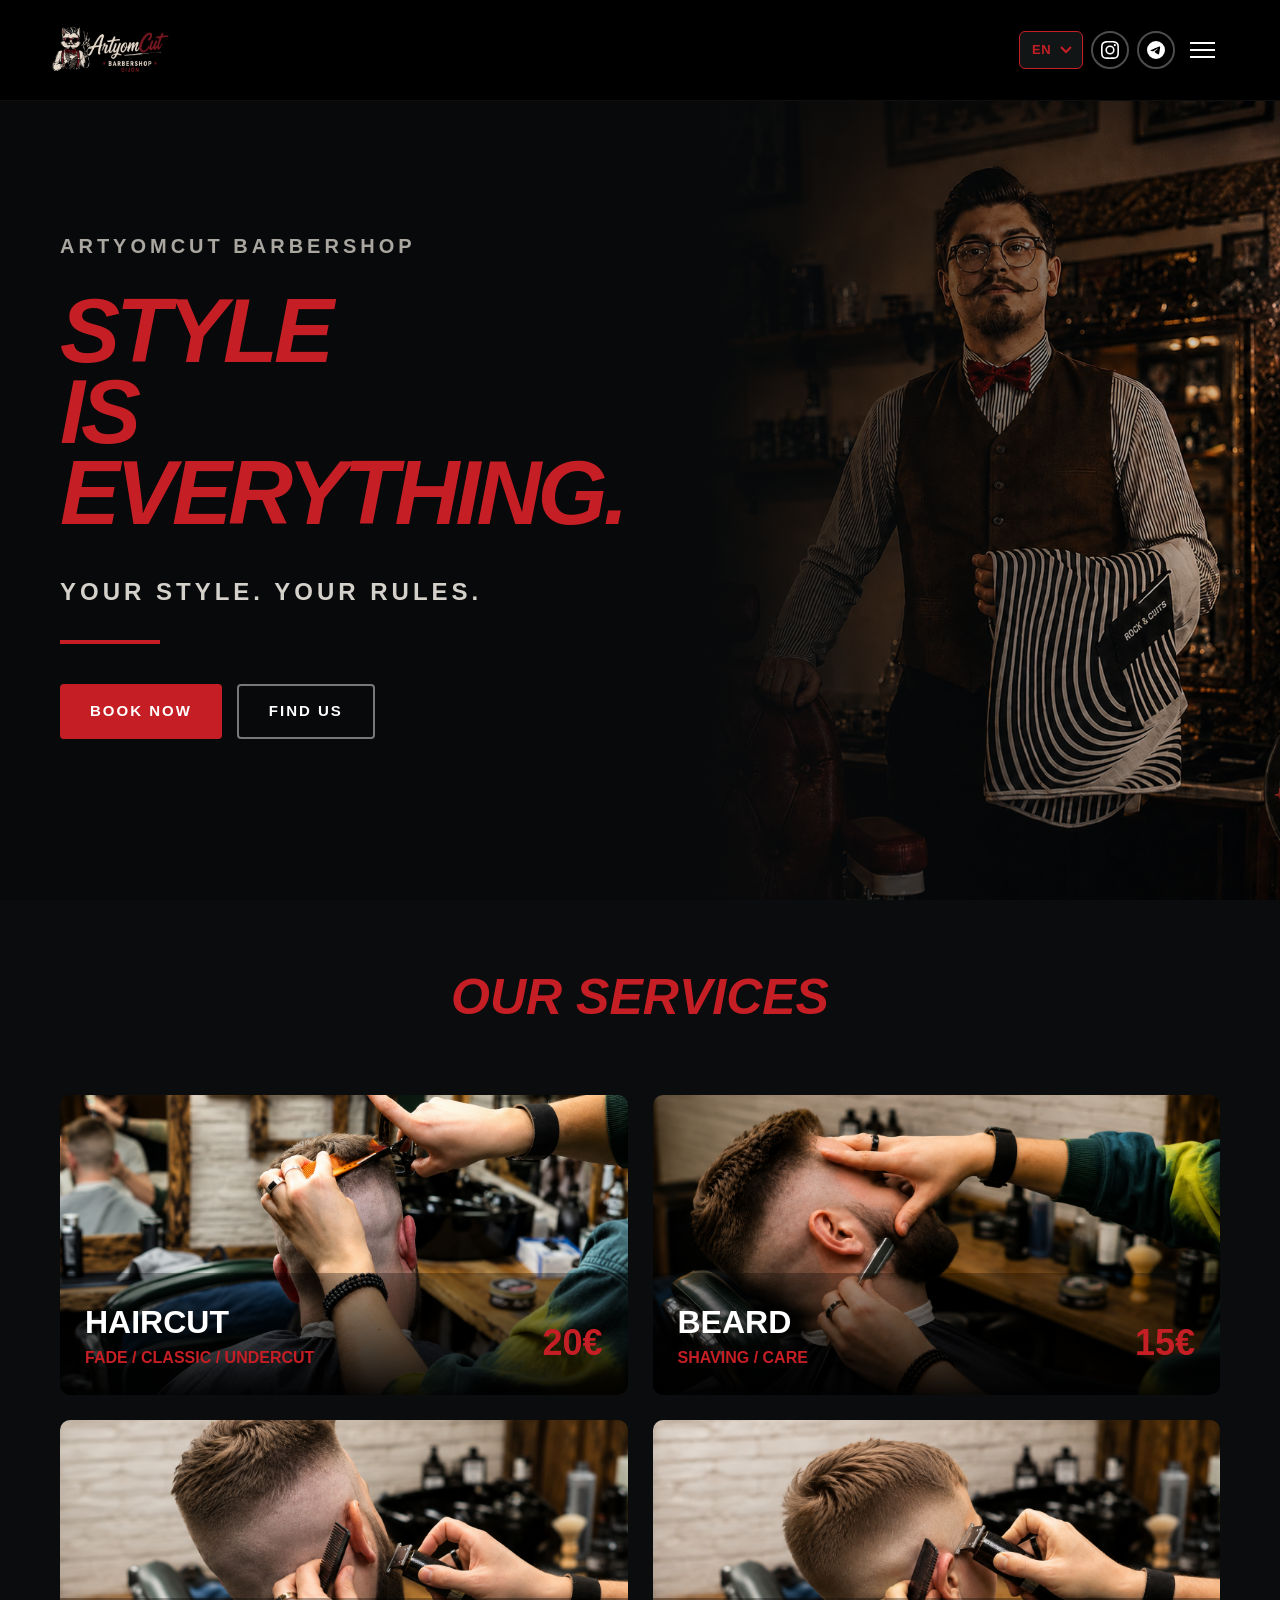
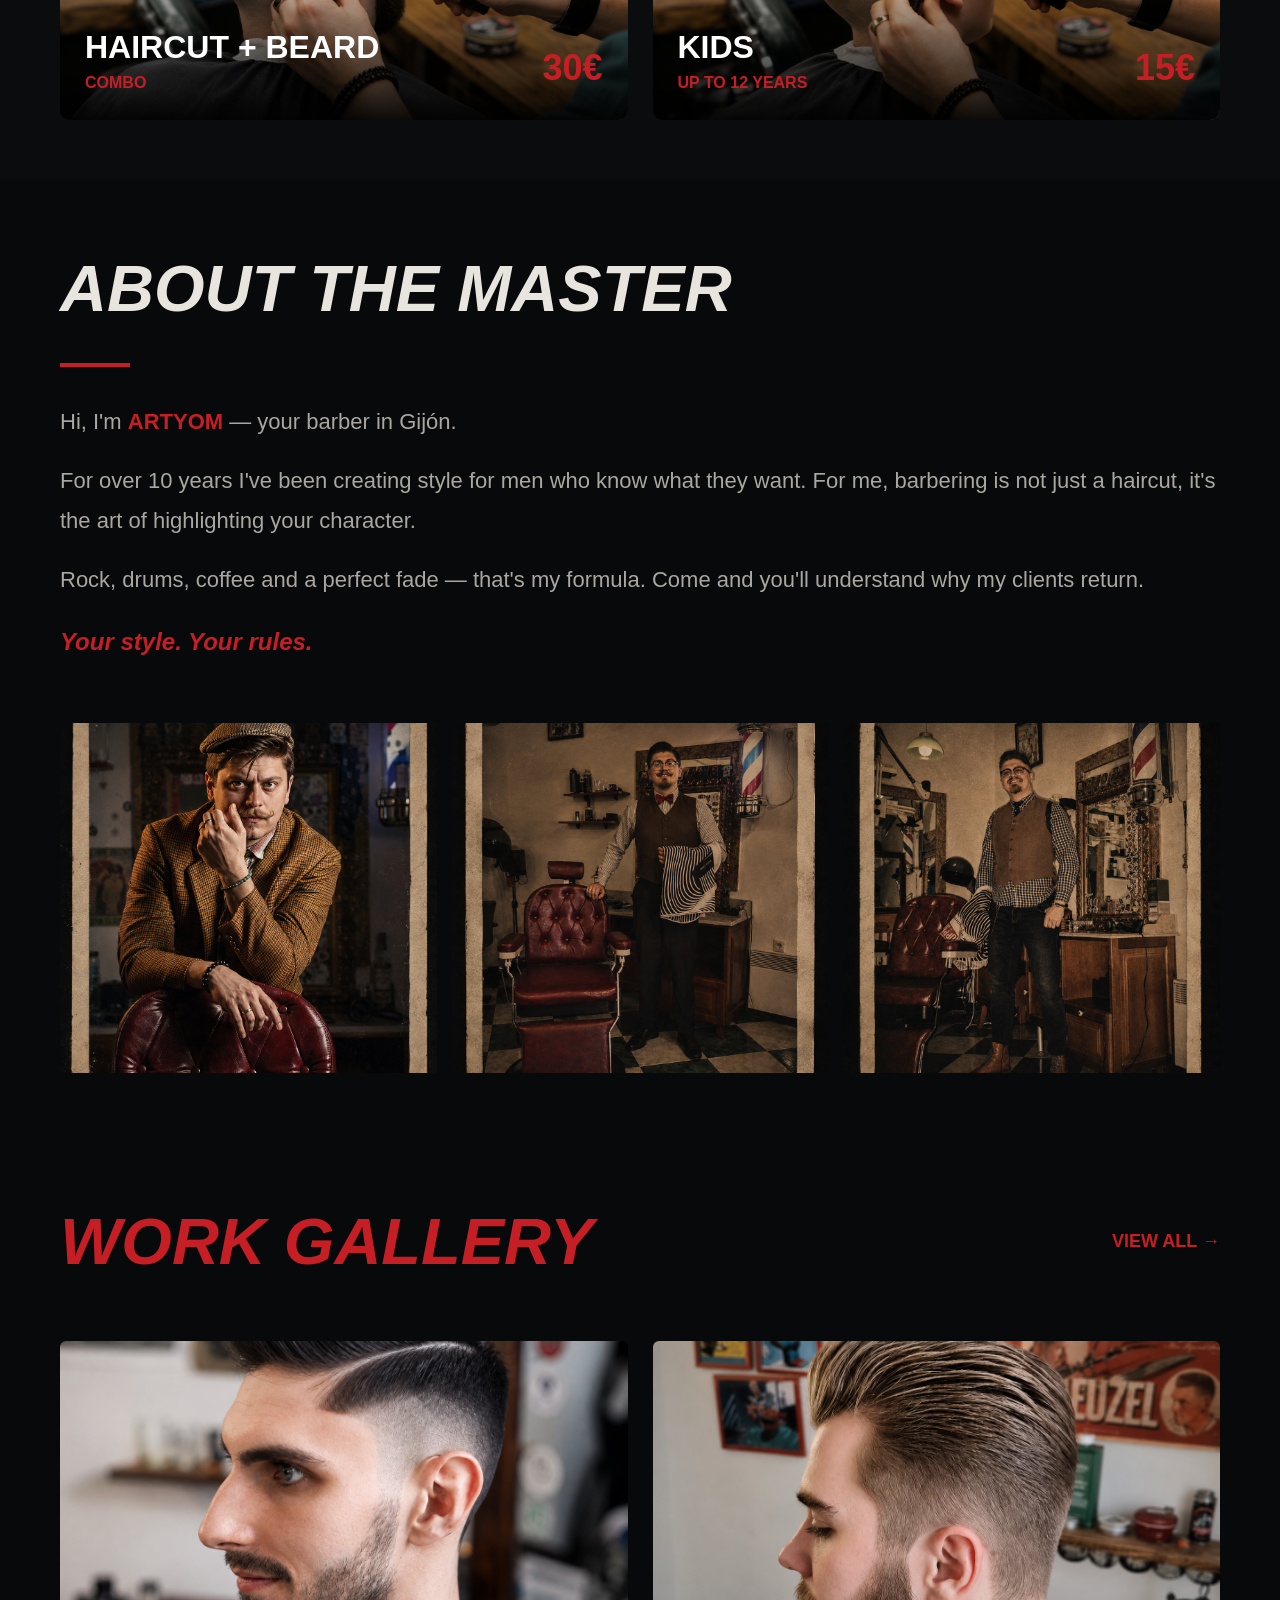
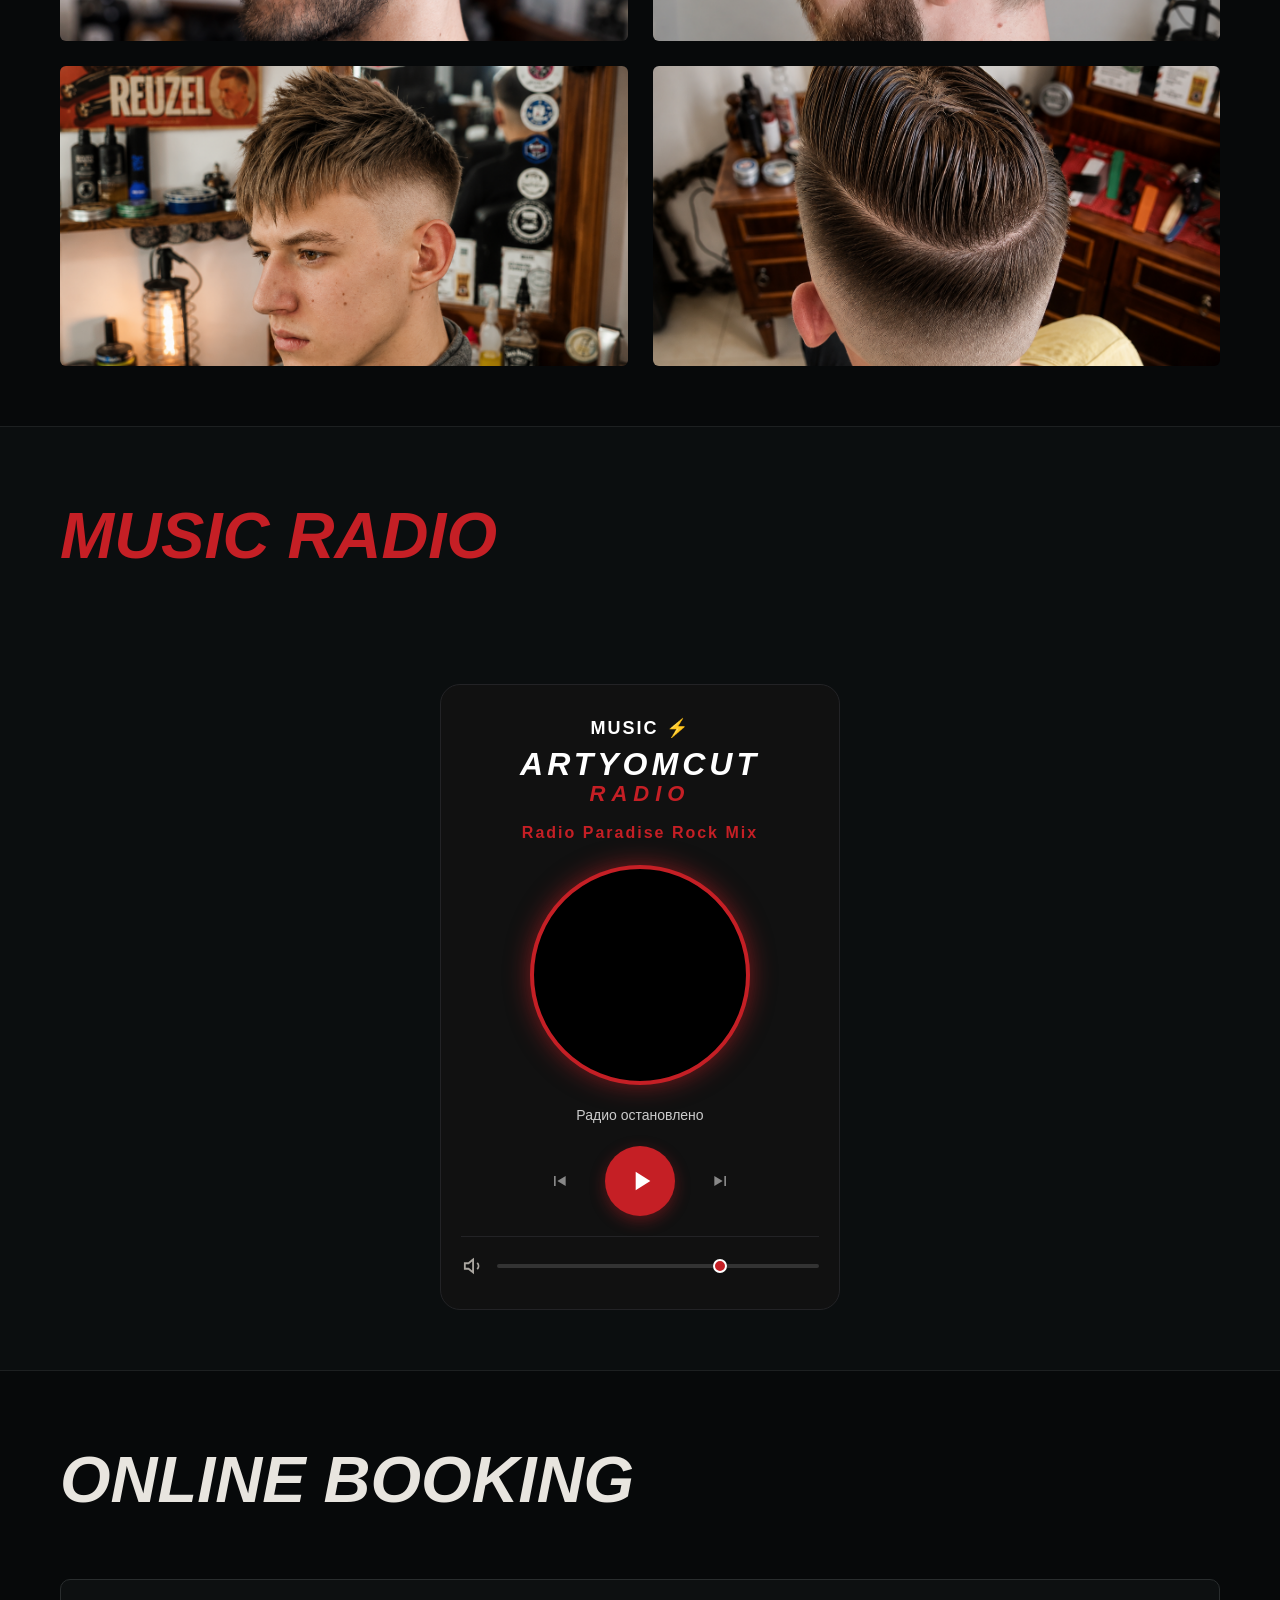
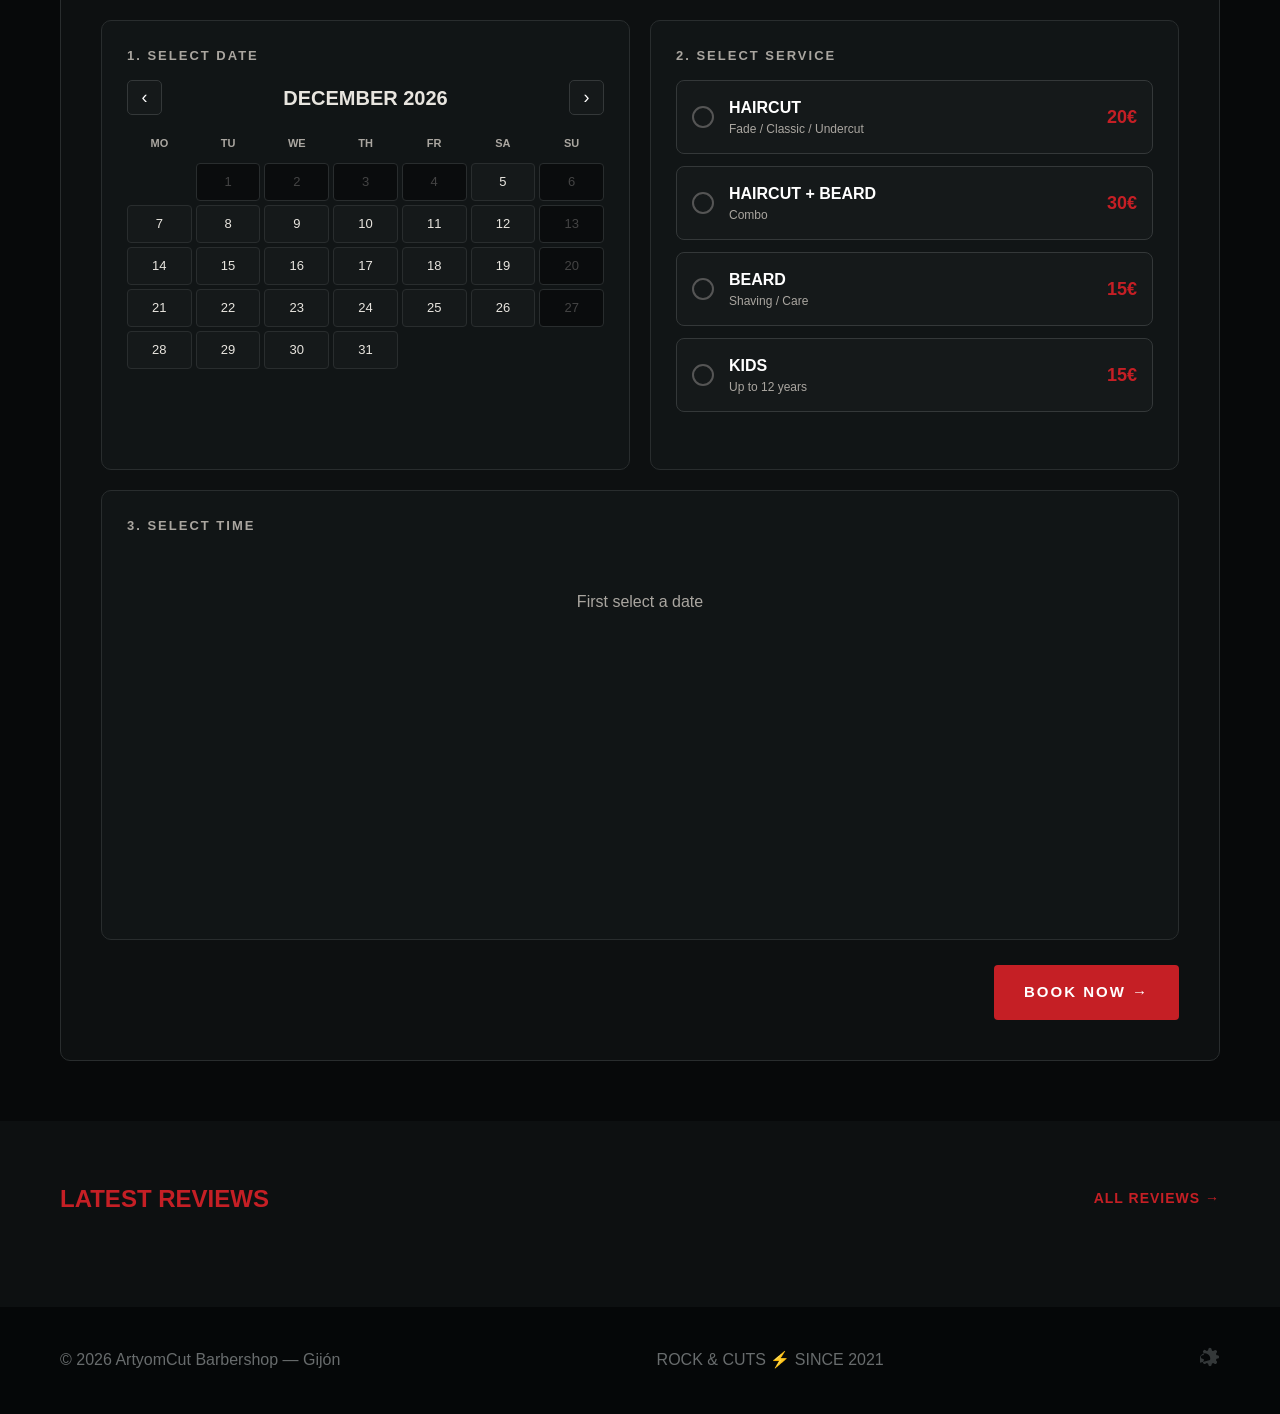
==== commit 69abb0ef: "Update index.html" ====
--- a/index.html
+++ b/index.html
@@ -83,10 +83,9 @@
                 <a href="#music" data-i18n="nav_music">МУЗЫКА</a>
                 <a href="#booking" data-i18n="nav_booking">ЗАПИСЬ</a>
                 <a href="location.html" data-i18n="nav_contacts">КАК НАС НАЙТИ</a>
-            </nav>
-
-            <div class="socials">
-                <div class="language-switcher">
+
+                <!-- Мобильный переключатель языка (виден только в бургере) -->
+                <div class="language-switcher mobile-only">
                     <select class="lang-select" onchange="applyLanguage(this.value); renderCalendar();">
                         <option value="ru">RU</option>
                         <option value="uk">UA</option>
@@ -94,6 +93,18 @@
                         <option value="en">EN</option>
                     </select>
                 </div>
+            </nav>
+
+            <div class="socials">
+                <!-- Десктопный переключатель языка (виден только на широких экранах) -->
+                <div class="language-switcher desktop-only">
+                    <select class="lang-select" onchange="applyLanguage(this.value); renderCalendar();">
+                        <option value="ru">RU</option>
+                        <option value="uk">UA</option>
+                        <option value="es">ES</option>
+                        <option value="en">EN</option>
+                    </select>
+                </div>
                 <a href="https://www.instagram.com/artembarbercat/" target="_blank" class="social-link">
                     <svg width="22" height="22" viewBox="0 0 24 24" fill="currentColor"><path d="M12 2.163c3.204 0 3.584.012 4.85.07 3.252.148 4.771 1.691 4.919 4.919.058 1.265.069 1.645.069 4.849 0 3.205-.012 3.584-.069 4.849-.149 3.225-1.664 4.771-4.919 4.919-1.266.058-1.644.07-4.85.07-3.204 0-3.584-.012-4.849-.07-3.26-.149-4.771-1.699-4.919-4.92-.058-1.265-.07-1.644-.07-4.849 0-3.204.013-3.583.07-4.849.149-3.227 1.664-4.771 4.919-4.919 1.266-.057 1.645-.069 4.849-.069zM12 0C8.741 0 8.333.014 7.053.072 2.695.272.273 2.69.073 7.052.014 8.333 0 8.741 0 12c0 3.259.014 3.668.072 4.948.2 4.358 2.618 6.78 6.98 6.98C8.333 23.986 8.741 24 12 24c3.259 0 3.668-.014 4.948-.072 4.354-.2 6.782-2.618 6.979-6.98.059-1.28.073-1.689.073-4.948 0-3.259-.014-3.667-.072-4.947-.196-4.354-2.617-6.78-6.979-6.98C15.668.014 15.259 0 12 0zm0 5.838a6.162 6.162 0 100 12.324 6.162 6.162 0 000-12.324zM12 16a4 4 0 110-8 4 4 0 010 8zm6.406-11.845a1.44 1.44 0 100 2.881 1.44 1.44 0 000-2.881z"/></svg>
                 </a>
@@ -104,8 +115,11 @@
         </div>
     </header>
 
+    <!-- Остальной код страницы без изменений... -->
+    <!-- (Секции main, footer, скрипты) -->
+    <!-- Здесь ваш полный main, footer и скрипты -->
+
     <main>
-
         <!-- ГЛАВНЫЙ ЭКРАН -->
         <section id="home" class="hero">
             <div class="container hero-inner">
@@ -343,10 +357,8 @@
                 </div>
             </div>
         </section>
-
     </main>
 
-    <!-- ПОДВАЛ -->
     <footer class="footer">
         <div class="container">
             <p data-i18n="footer_copyright">© 2026 ArtyomCut Barbershop — Gijón</p>
--- a/style.css
+++ b/style.css
@@ -1897,3 +1897,22 @@
         grid-template-columns: 1fr 1fr;
     }
 }
+/* Показываем языковой переключатель в шапке только на десктопе */
+.desktop-only {
+    display: block;
+}
+.mobile-only {
+    display: none;
+}
+
+/* На мобильных переносим в бургер */
+@media (max-width: 768px) {
+    .desktop-only {
+        display: none !important;
+    }
+    .mobile-only {
+        display: flex;
+        justify-content: flex-start;
+        margin: 10px 0;
+    }
+}
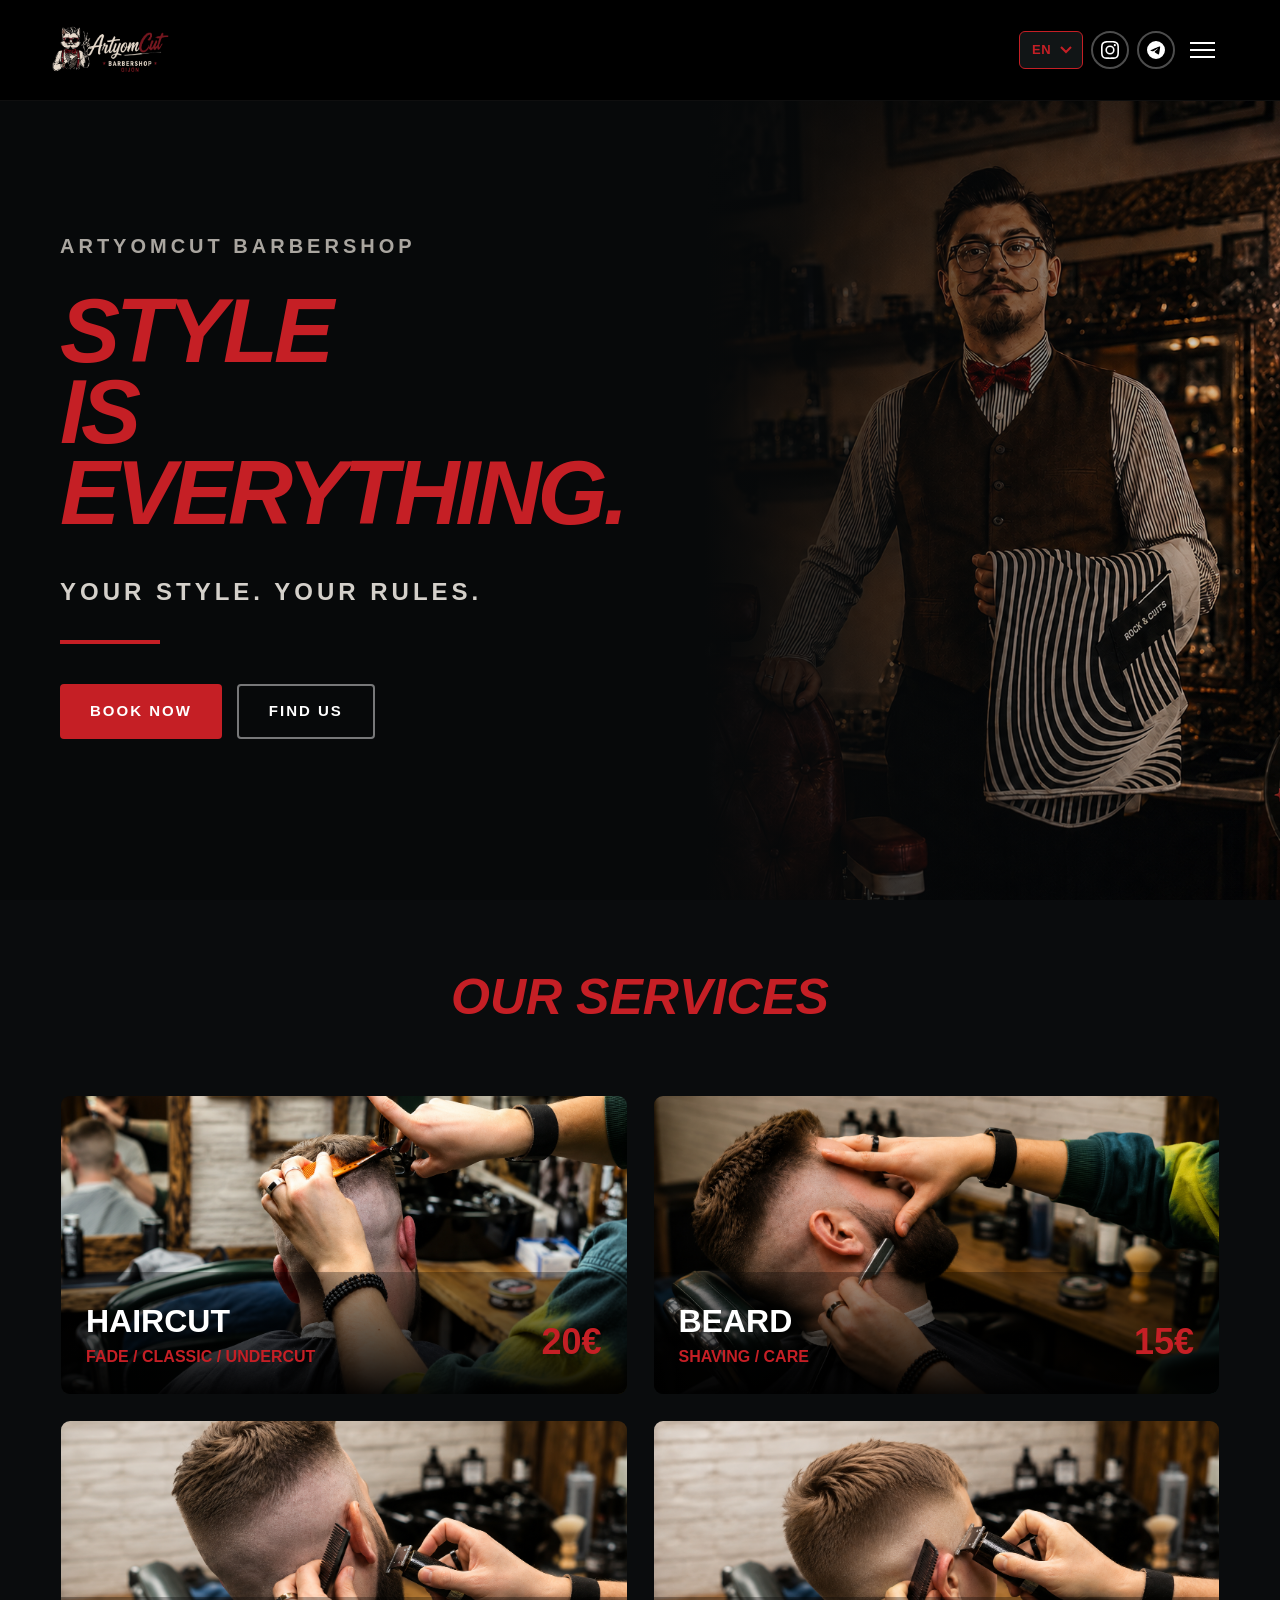
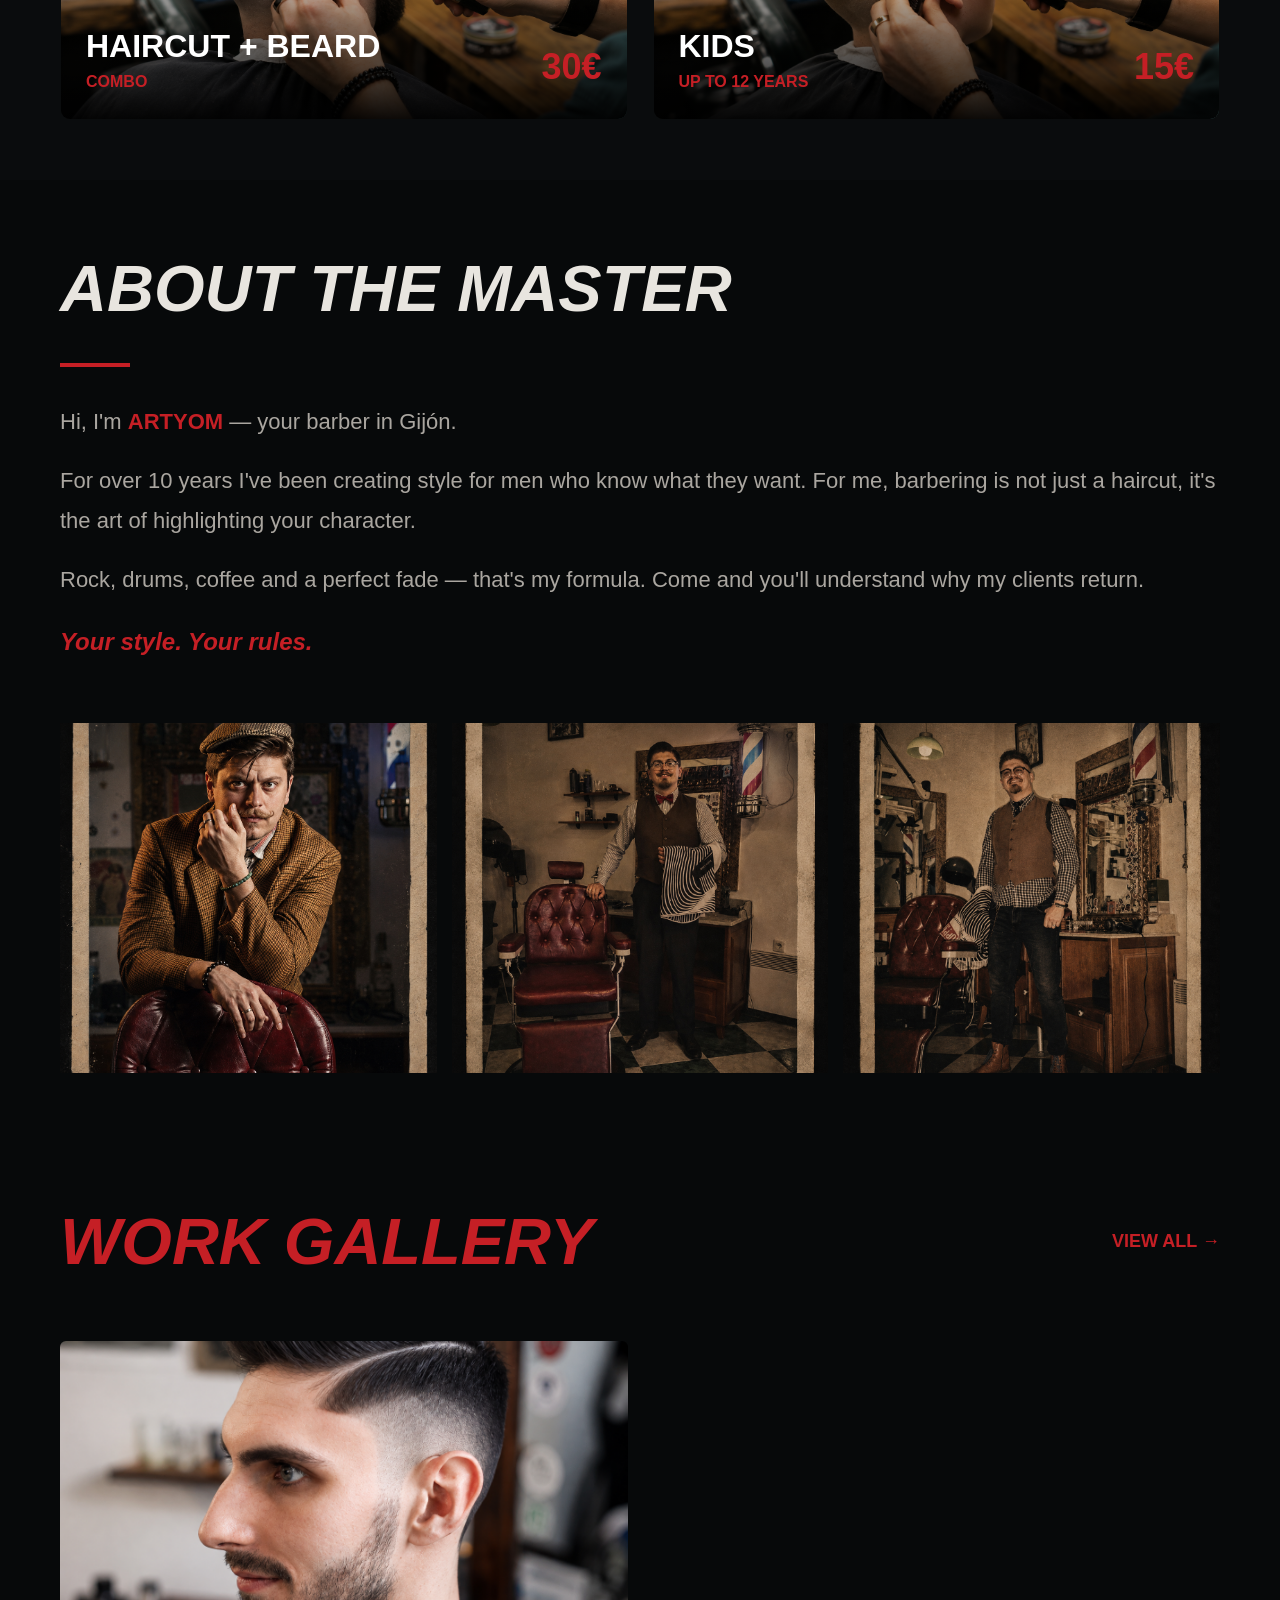
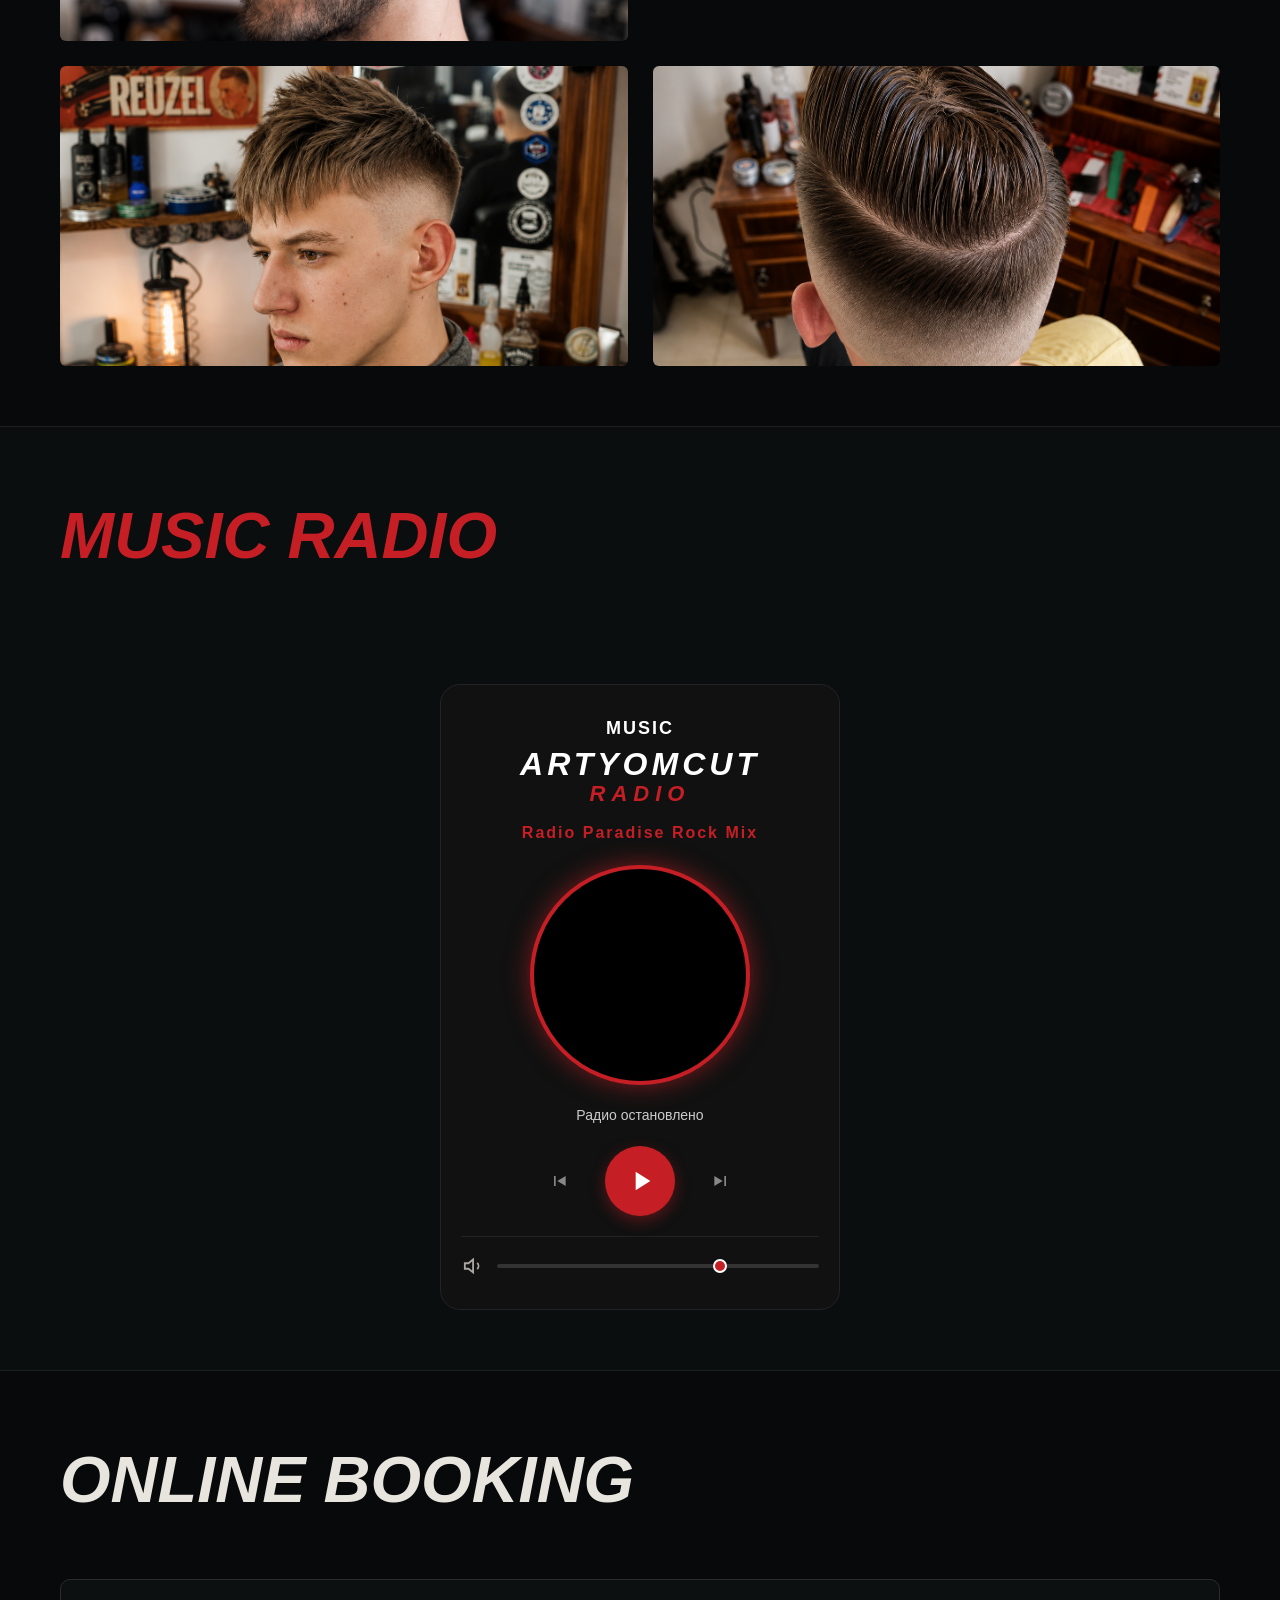
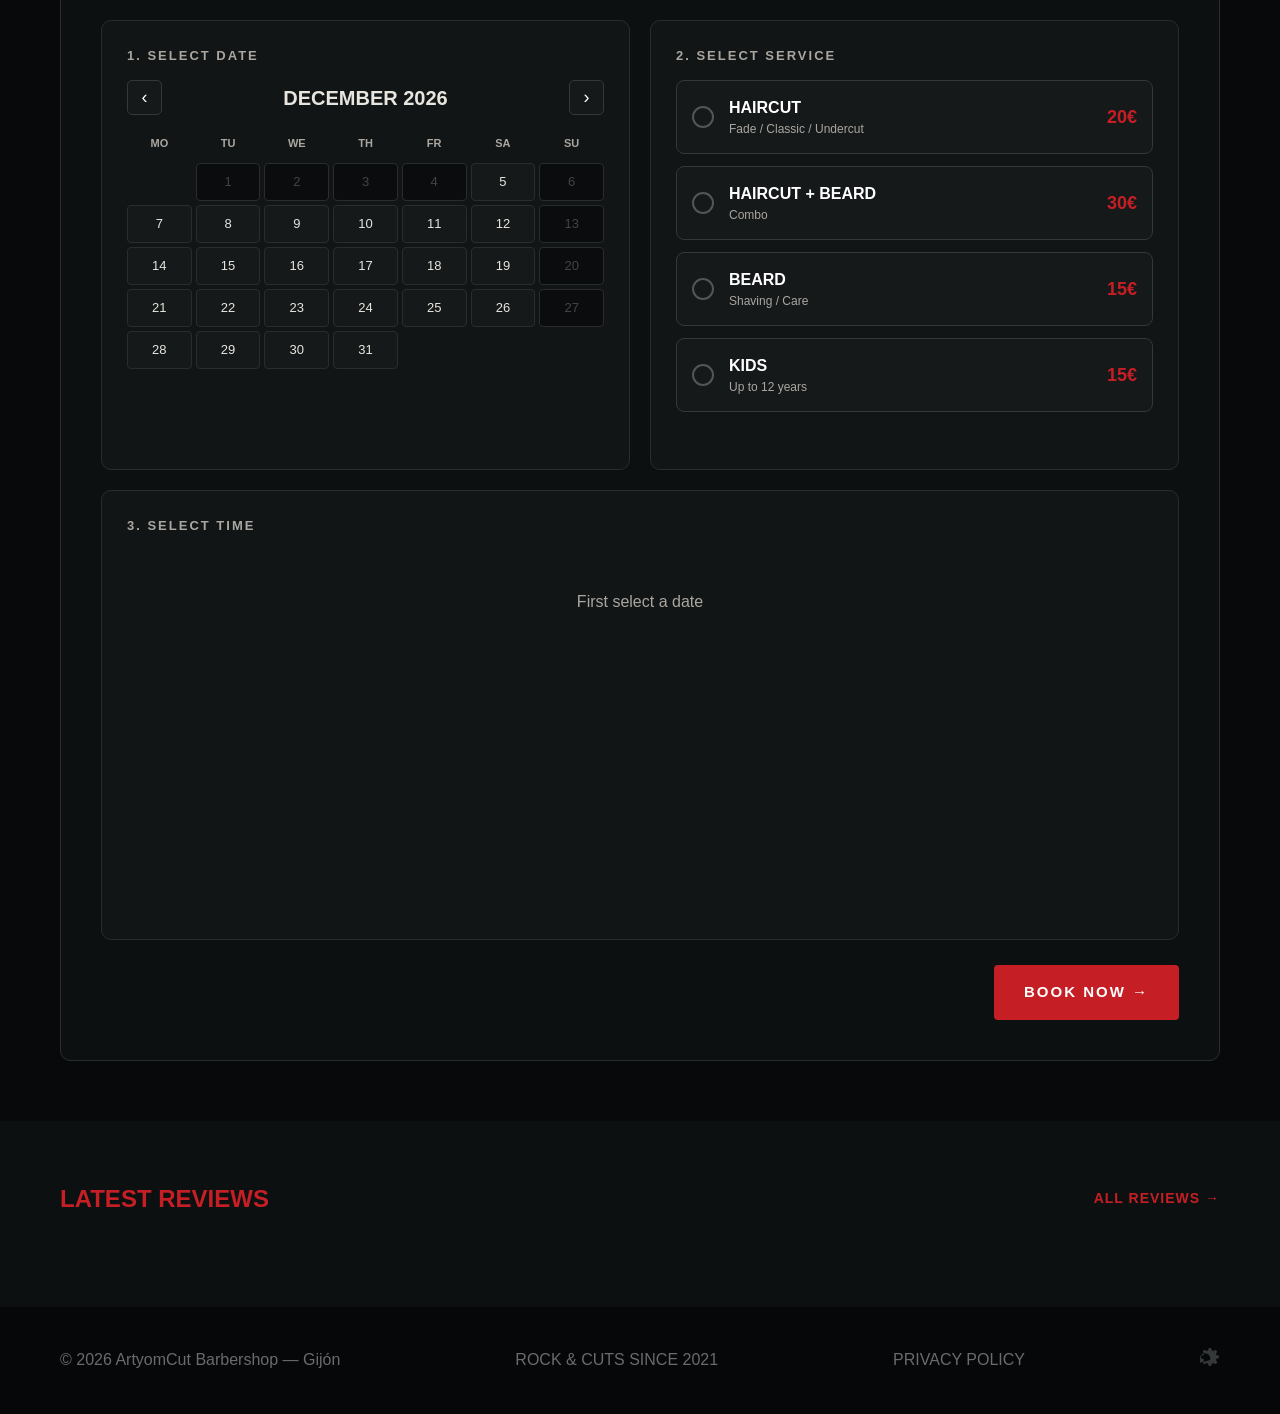
==== commit a0abdfa5: "Add files via upload" ====
--- a/index.html
+++ b/index.html
@@ -11,7 +11,8 @@
     <link rel="apple-touch-icon" href="/images/logo/logo1.jfif">
 
     <!-- SEO -->
-    <meta name="description" content="ArtyomCut Barbershop в Хихоне — мужские стрижки, борода, онлайн-запись. Стиль решает всё.">
+    <meta name="description" content="ArtyomCut Barbershop в Хихоне — мужские стрижки, борода, онлайн-запись. Стиль решает всё.">
+    <link rel="canonical" href="https://artyomcut-barbershopgijon.es/">
     <meta name="keywords" content="барбершоп, Хихон, Gijón, мужская стрижка, борода, barbershop, barbería, ArtyomCut">
     <meta property="og:title" content="ArtyomCut Barbershop — Хихон">
     <meta property="og:description" content="Мужские стрижки и борода в центре Хихона. Записывайся онлайн!">
@@ -68,7 +69,7 @@
                 <img src="images/logo/logo.png" alt="ArtyomCut Barbershop">
             </a>
 
-            <button class="burger-btn" id="burgerBtn" onclick="toggleMobileMenu()">
+            <button class="burger-btn" id="burgerBtn" type="button" onclick="toggleMobileMenu()" aria-label="Открыть меню" aria-controls="mobileNav" aria-expanded="false">
                 <span></span>
                 <span></span>
                 <span></span>
@@ -78,11 +79,11 @@
                 <a href="#home" class="active" data-i18n="nav_home">ГЛАВНАЯ</a>
                 <a href="#services" data-i18n="nav_services">УСЛУГИ</a>
                 <a href="#master" data-i18n="nav_master">МАСТЕР</a>
-                <a href="gallery.html" data-i18n="nav_gallery">ГАЛЕРЕЯ</a>
-                <a href="reviews.html" data-i18n="nav_reviews">ОТЗЫВЫ</a>
+                <a href="/gallery" data-i18n="nav_gallery">ГАЛЕРЕЯ</a>
+                <a href="/reviews" data-i18n="nav_reviews">ОТЗЫВЫ</a>
                 <a href="#music" data-i18n="nav_music">МУЗЫКА</a>
                 <a href="#booking" data-i18n="nav_booking">ЗАПИСЬ</a>
-                <a href="location.html" data-i18n="nav_contacts">КАК НАС НАЙТИ</a>
+                <a href="/location" data-i18n="nav_contacts">КАК НАС НАЙТИ</a>
 
                 <!-- Мобильный переключатель языка (виден только в бургере) -->
                 <div class="language-switcher mobile-only">
@@ -105,10 +106,10 @@
                         <option value="en">EN</option>
                     </select>
                 </div>
-                <a href="https://www.instagram.com/artembarbercat/" target="_blank" class="social-link">
+                <a href="https://www.instagram.com/artembarbercat/" target="_blank" rel="noopener noreferrer" aria-label="Instagram" class="social-link">
                     <svg width="22" height="22" viewBox="0 0 24 24" fill="currentColor"><path d="M12 2.163c3.204 0 3.584.012 4.85.07 3.252.148 4.771 1.691 4.919 4.919.058 1.265.069 1.645.069 4.849 0 3.205-.012 3.584-.069 4.849-.149 3.225-1.664 4.771-4.919 4.919-1.266.058-1.644.07-4.85.07-3.204 0-3.584-.012-4.849-.07-3.26-.149-4.771-1.699-4.919-4.92-.058-1.265-.07-1.644-.07-4.849 0-3.204.013-3.583.07-4.849.149-3.227 1.664-4.771 4.919-4.919 1.266-.057 1.645-.069 4.849-.069zM12 0C8.741 0 8.333.014 7.053.072 2.695.272.273 2.69.073 7.052.014 8.333 0 8.741 0 12c0 3.259.014 3.668.072 4.948.2 4.358 2.618 6.78 6.98 6.98C8.333 23.986 8.741 24 12 24c3.259 0 3.668-.014 4.948-.072 4.354-.2 6.782-2.618 6.979-6.98.059-1.28.073-1.689.073-4.948 0-3.259-.014-3.667-.072-4.947-.196-4.354-2.617-6.78-6.979-6.98C15.668.014 15.259 0 12 0zm0 5.838a6.162 6.162 0 100 12.324 6.162 6.162 0 000-12.324zM12 16a4 4 0 110-8 4 4 0 010 8zm6.406-11.845a1.44 1.44 0 100 2.881 1.44 1.44 0 000-2.881z"/></svg>
                 </a>
-                <a href="https://t.me/artyomcut" target="_blank" class="social-link">
+                <a href="https://t.me/artyomcut" target="_blank" rel="noopener noreferrer" aria-label="Telegram" class="social-link">
                     <svg width="22" height="22" viewBox="0 0 24 24" fill="currentColor"><path d="M11.944 0A12 12 0 000 12a12 12 0 0012 12 12 12 0 0012-12A12 12 0 0012 0a12 12 0 00-.056 0zm4.962 7.224c.1-.002.321.023.465.14a.506.506 0 01.171.325c.016.093.036.306.02.472-.18 1.898-.962 6.502-1.36 8.627-.168.9-.499 1.201-.82 1.23-.696.065-1.225-.46-1.9-.902-1.056-.693-1.653-1.124-2.678-1.8-1.185-.78-.417-1.21.258-1.91.177-.184 3.247-2.977 3.307-3.23.007-.032.014-.15-.056-.212s-.174-.041-.249-.024c-.106.024-1.793 1.14-5.061 3.345-.48.33-.913.49-1.302.48-.428-.008-1.252-.241-1.865-.44-.752-.245-1.349-.374-1.297-.789.027-.216.325-.437.893-.663 3.498-1.524 5.83-2.529 6.998-3.014 3.332-1.386 4.025-1.627 4.476-1.635z"/></svg>
                 </a>
             </div>
@@ -134,11 +135,11 @@
                     <div class="hero-line"></div>
                     <div class="hero-buttons">
                         <a href="#booking" class="btn btn-red" data-i18n="hero_btn_booking">ЗАПИСАТЬСЯ</a>
-                        <a href="location.html" class="btn btn-outline" data-i18n="hero_btn_find">КАК НАС НАЙТИ</a>
+                        <a href="/location" class="btn btn-outline" data-i18n="hero_btn_find">КАК НАС НАЙТИ</a>
                     </div>
                 </div>
                 <div class="hero-image">
-                    <img src="images/barber/hero.jpeg" alt="ArtyomCut Barber">
+                    <img src="images/barber/hero.jpeg" alt="ArtyomCut Barber" width="1362" height="1155" fetchpriority="high" decoding="async">
                 </div>
             </div>
         </section>
@@ -150,38 +151,38 @@
                     <h2><span data-i18n="services_heading_1">НАШИ</span> <span data-i18n="services_heading_2">УСЛУГИ</span></h2>
                 </div>
                 <div class="services-grid">
-                    <div class="service-card" onclick="selectService('СТРИЖКА')">
-                        <img src="images/services/haircut.jpg" alt="Мужская стрижка">
+                    <button type="button" class="service-card" onclick="selectService('СТРИЖКА')" aria-label="Выбрать услугу: стрижка">
+                        <img src="images/services/haircut.jpg" alt="Мужская стрижка" width="1536" height="1024" loading="lazy" decoding="async">
                         <div class="service-overlay">
                             <h3 data-i18n="service_haircut">СТРИЖКА</h3>
                             <span class="service-type" data-i18n="service_haircut_type">ФЕЙД / КЛАССИКА / АНДЕРКАРТ</span>
                             <span class="price">20€</span>
                         </div>
-                    </div>
-                    <div class="service-card" onclick="selectService('БОРОДА')">
-                        <img src="images/services/beard.jpg" alt="Борода">
+                    </button>
+                    <button type="button" class="service-card" onclick="selectService('БОРОДА')" aria-label="Выбрать услугу: борода">
+                        <img src="images/services/beard.jpg" alt="Борода" width="1536" height="1024" loading="lazy" decoding="async">
                         <div class="service-overlay">
                             <h3 data-i18n="service_beard">БОРОДА</h3>
                             <span class="service-type" data-i18n="service_beard_type">БРИТЬЕ / УХОД</span>
                             <span class="price">15€</span>
                         </div>
-                    </div>
-                    <div class="service-card" onclick="selectService('СТРИЖКА + БОРОДА')">
-                        <img src="images/services/combo.jpg" alt="Стрижка + борода">
+                    </button>
+                    <button type="button" class="service-card" onclick="selectService('СТРИЖКА + БОРОДА')" aria-label="Выбрать услугу: стрижка и борода">
+                        <img src="images/services/combo.jpg" alt="Стрижка + борода" width="1536" height="1024" loading="lazy" decoding="async">
                         <div class="service-overlay">
                             <h3 data-i18n="service_combo">СТРИЖКА + БОРОДА</h3>
                             <span class="service-type" data-i18n="service_combo_type">КОМПЛЕКС</span>
                             <span class="price">30€</span>
                         </div>
-                    </div>
-                    <div class="service-card" onclick="selectService('ДЕТСКАЯ')">
-                        <img src="images/services/kids.jpg" alt="Детская стрижка">
+                    </button>
+                    <button type="button" class="service-card" onclick="selectService('ДЕТСКАЯ')" aria-label="Выбрать услугу: детская стрижка">
+                        <img src="images/services/kids.jpg" alt="Детская стрижка" width="1536" height="1024" loading="lazy" decoding="async">
                         <div class="service-overlay">
                             <h3 data-i18n="service_kids">ДЕТСКАЯ</h3>
                             <span class="service-type" data-i18n="service_kids_type">ДО 12 ЛЕТ</span>
                             <span class="price">15€</span>
                         </div>
-                    </div>
+                    </button>
                 </div>
             </div>
         </section>
@@ -192,15 +193,15 @@
                 <div class="about-text">
                     <h2 data-i18n="master_heading">О МАСТЕРЕ</h2>
                     <div class="section-line"></div>
-                    <p data-i18n="master_text_1">Привет, я <span style="color: #c51f25; font-weight: 700;">АРТЁМ</span> — твой барбер в Хихоне.</p>
+                    <p data-i18n-html="master_text_1">Привет, я <span style="color: #c51f25; font-weight: 700;">АРТЁМ</span> — твой барбер в Хихоне.</p>
                     <p data-i18n="master_text_2">Более 10 лет я создаю стиль для мужчин, которые знают, чего хотят. Для меня барберинг — это не просто стрижка, это искусство подчеркнуть твой характер.</p>
                     <p data-i18n="master_text_3">Рок, барабаны, кофе и идеальный фейд — вот моя формула. Приходи, и ты поймёшь, почему мои клиенты возвращаются.</p>
                     <p data-i18n="master_text_4" style="color: #c51f25; font-size: 24px; font-weight: 900; font-style: italic;">Твой стиль. Твои правила.</p>
                 </div>
                 <div class="about-gallery">
-                    <img src="images/barber/barber-1.jpeg" alt="ArtyomCut">
-                    <img src="images/barber/barber-2.jpeg" alt="ArtyomCut Barber">
-                    <img src="images/barber/barber-3.jpeg" alt="ArtyomCut">
+                    <img src="images/barber/barber-1.jpeg" alt="ArtyomCut" width="1023" height="1537" loading="lazy" decoding="async">
+                    <img src="images/barber/barber-2.jpeg" alt="ArtyomCut Barber" width="1086" height="1448" loading="lazy" decoding="async">
+                    <img src="images/barber/barber-3.jpeg" alt="ArtyomCut" width="1086" height="1448" loading="lazy" decoding="async">
                 </div>
             </div>
         </section>
@@ -210,13 +211,13 @@
             <div class="container">
                 <div class="section-heading">
                     <h2><span data-i18n="gallery_heading_1">ГАЛЕРЕЯ</span> <span data-i18n="gallery_heading_2">РАБОТ</span></h2>
-                    <a href="gallery.html" style="position: relative; z-index: 100; display: inline-block;" data-i18n="gallery_view_all">СМОТРЕТЬ ВСЕ →</a>
+                    <a href="/gallery" style="position: relative; z-index: 100; display: inline-block;" data-i18n="gallery_view_all">СМОТРЕТЬ ВСЕ →</a>
                 </div>
                 <div class="gallery-grid">
-                    <img src="images/works/work-1.jpeg" alt="Работа ArtyomCut">
-                    <img src="images/works/work-2.jpeg" alt="Работа ArtyomCut">
-                    <img src="images/works/work-3.jpeg" alt="Работа ArtyomCut">
-                    <img src="images/works/work-4.jpeg" alt="Работа ArtyomCut">
+                    <img src="images/works/work-1.jpeg" alt="Работа ArtyomCut" width="1268" height="1241" loading="lazy" decoding="async">
+                    <img src="images/works/work-2.jpeg" alt="Работа ArtyomCut" width="1277" height="1232" loading="lazy" decoding="async">
+                    <img src="images/works/work-3.jpeg" alt="Работа ArtyomCut" width="1284" height="1225" loading="lazy" decoding="async">
+                    <img src="images/works/work-4.jpeg" alt="Работа ArtyomCut" width="1269" height="1240" loading="lazy" decoding="async">
                 </div>
             </div>
         </section>
@@ -229,14 +230,14 @@
                 </div>
 
                 <div class="music-player" id="radioPlayer" style="max-width: 400px; margin: 0 auto; text-align: center; background: #111; padding: 30px 20px; border-radius: 20px;">
-                    <p class="player-title" style="font-size: 18px; font-weight: 700; letter-spacing: 2px; margin: 0; color: #fff;" data-i18n="music_player_title">МУЗЫКА ⚡</p>
+                    <p class="player-title" style="font-size: 18px; font-weight: 700; letter-spacing: 2px; margin: 0; color: #fff;" data-i18n="music_player_title">МУЗЫКА</p>
                     <p class="player-station" style="font-size: 32px; font-weight: 900; color: #fff; margin: 5px 0 0; letter-spacing: 4px;" data-i18n="music_station">ARTYOMCUT</p>
                     <p class="player-station-accent" style="font-size: 22px; font-weight: 700; color: #c51f25; margin: 0 0 15px; letter-spacing: 6px;" data-i18n="music_station_accent">RADIO</p>
 
                     <p id="currentStationName" style="color: #c51f25; font-weight: 700; margin: 0 0 15px; letter-spacing: 2px;">Radio Paradise Rock Mix</p>
 
                     <div class="player-art" style="width: 220px; height: 220px; margin: 20px auto; border-radius: 50%; overflow: hidden; border: 4px solid #c51f25; box-shadow: 0 0 25px rgba(197,31,37,0.6); position: relative; background: #000;">
-                        <video id="drummerVideo" autoplay muted loop playsinline style="width: 100%; height: 100%; object-fit: cover; display: block;">
+                        <video id="drummerVideo" autoplay muted loop playsinline preload="metadata" style="width: 100%; height: 100%; object-fit: cover; display: block;">
                             <source src="images/drummer.mp4" type="video/mp4">
                         </video>
                     </div>
@@ -284,9 +285,9 @@
                             <label class="booking-label" data-i18n="booking_step_date">1. ВЫБЕРИТЕ ДАТУ</label>
                             <div class="calendar">
                                 <div class="calendar-header">
-                                    <button class="calendar-nav" onclick="changeMonth(-1)">‹</button>
+                                    <button class="calendar-nav" type="button" onclick="changeMonth(-1)" aria-label="Предыдущий месяц">‹</button>
                                     <span id="calendarMonth">АВГУСТ 2026</span>
-                                    <button class="calendar-nav" onclick="changeMonth(1)">›</button>
+                                    <button class="calendar-nav" type="button" onclick="changeMonth(1)" aria-label="Следующий месяц">›</button>
                                 </div>
                                 <div class="calendar-weekdays">
                                     <span>ПН</span><span>ВТ</span><span>СР</span><span>ЧТ</span><span>ПТ</span><span>СБ</span><span>ВС</span>
@@ -296,39 +297,39 @@
                         </div>
                         <div class="booking-frame">
                             <label class="booking-label" data-i18n="booking_step_service">2. ВЫБЕРИТЕ УСЛУГУ</label>
-                            <div class="service-options">
-                                <div class="service-option-item" onclick="selectServiceOption('Стрижка', this)">
+                            <div class="service-options" role="radiogroup">
+                                <button type="button" class="service-option-item" role="radio" aria-checked="false" onclick="selectServiceOption('Стрижка', this)">
                                     <div class="service-radio"><span class="radio-dot"></span></div>
                                     <div>
                                         <h3 data-i18n="booking_service_haircut">СТРИЖКА</h3>
                                         <p data-i18n="booking_service_haircut_desc">Фейд / Классика / Андеркарт</p>
                                         <span class="service-price">20€</span>
                                     </div>
-                                </div>
-                                <div class="service-option-item" onclick="selectServiceOption('Стрижка + борода', this)">
+                                </button>
+                                <button type="button" class="service-option-item" role="radio" aria-checked="false" onclick="selectServiceOption('Стрижка + борода', this)">
                                     <div class="service-radio"><span class="radio-dot"></span></div>
                                     <div>
                                         <h3 data-i18n="booking_service_combo">СТРИЖКА + БОРОДА</h3>
                                         <p data-i18n="booking_service_combo_desc">Комплекс</p>
                                         <span class="service-price">30€</span>
                                     </div>
-                                </div>
-                                <div class="service-option-item" onclick="selectServiceOption('Борода', this)">
+                                </button>
+                                <button type="button" class="service-option-item" role="radio" aria-checked="false" onclick="selectServiceOption('Борода', this)">
                                     <div class="service-radio"><span class="radio-dot"></span></div>
                                     <div>
                                         <h3 data-i18n="booking_service_beard">БОРОДА</h3>
                                         <p data-i18n="booking_service_beard_desc">Бритье / Уход</p>
                                         <span class="service-price">15€</span>
                                     </div>
-                                </div>
-                                <div class="service-option-item" onclick="selectServiceOption('Детская стрижка', this)">
+                                </button>
+                                <button type="button" class="service-option-item" role="radio" aria-checked="false" onclick="selectServiceOption('Детская стрижка', this)">
                                     <div class="service-radio"><span class="radio-dot"></span></div>
                                     <div>
                                         <h3 data-i18n="booking_service_kids">ДЕТСКАЯ</h3>
                                         <p data-i18n="booking_service_kids_desc">До 12 лет</p>
                                         <span class="service-price">15€</span>
                                     </div>
-                                </div>
+                                </button>
                             </div>
                         </div>
                         <div class="booking-frame">
@@ -350,7 +351,7 @@
             <div class="container">
                 <div class="section-heading">
                     <h2><span data-i18n="reviews_preview_heading_1">ПОСЛЕДНИЕ</span> <span data-i18n="reviews_preview_heading_2">ОТЗЫВЫ</span></h2>
-                    <a href="reviews.html" style="position: relative; z-index: 100; display: inline-block;" data-i18n="reviews_preview_all">ВСЕ ОТЗЫВЫ →</a>
+                    <a href="/reviews" style="position: relative; z-index: 100; display: inline-block;" data-i18n="reviews_preview_all">ВСЕ ОТЗЫВЫ →</a>
                 </div>
                 <div class="reviews-preview-grid" id="reviewsPreviewGrid">
                     <!-- Сюда будут подгружаться последние отзывы -->
@@ -362,8 +363,9 @@
     <footer class="footer">
         <div class="container">
             <p data-i18n="footer_copyright">© 2026 ArtyomCut Barbershop — Gijón</p>
-            <p data-i18n="footer_slogan">ROCK & CUTS ⚡ SINCE 2021</p>
-            <a href="admin.html" class="admin-link" aria-label="Админ-панель">
+            <p data-i18n="footer_slogan">ROCK & CUTS SINCE 2021</p>
+            <p><a href="/privacy" data-i18n="footer_privacy">ПОЛИТИКА КОНФИДЕНЦИАЛЬНОСТИ</a></p>
+            <a href="admin.html" class="admin-link" aria-label="Админ-панель">
                 <svg width="20" height="20" viewBox="0 0 24 24" fill="currentColor"><path d="M12 15.5A3.5 3.5 0 100 12a3.5 3.5 0 000 7zM19.4 15a1.7 1.7 0 00.34 1.87l.06.06a2 2 0 01-2.83 2.83l-.06-.06a1.7 1.7 0 00-1.87-.34 1.7 1.7 0 00-1.04 1.56V21a2 2 0 01-4 0v-.09A1.7 1.7 0 008.9 19.4a1.7 1.7 0 00-1.87.34l-.06.06a2 2 0 01-2.83-2.83l.06-.06A1.7 1.7 0 004.6 15a1.7 1.7 0 00-1.56-1.04H3a2 2 0 010-4h.09A1.7 1.7 0 004.6 8.9a1.7 1.7 0 00-.34-1.87l-.06-.06a2 2 0 012.83-2.83l.06.06A1.7 1.7 0 008.9 4.6a1.7 1.7 0 001.04-1.56V3a2 2 0 014 0v.09a1.7 1.7 0 001.04 1.56 1.7 1.7 0 001.87-.34l.06-.06a2 2 0 012.83 2.83l-.06.06A1.7 1.7 0 0019.4 8.9a1.7 1.7 0 001.56 1.04H21a2 2 0 010 4h-.09a1.7 1.7 0 00-1.56 1.04z"/></svg>
             </a>
         </div>
--- a/style.css
+++ b/style.css
@@ -313,11 +313,18 @@
     gap: 25px;
 }
 
-.service-card {
-    position: relative;
-    height: 300px;
-    overflow: hidden;
-    border-radius: 10px;
+.service-card {
+    position: relative;
+    height: 300px;
+    width: 100%;
+    padding: 0;
+    overflow: hidden;
+    border-radius: 10px;
+    color: inherit;
+    font: inherit;
+    text-align: left;
+    background: transparent;
+    border: 1px solid transparent;
     cursor: pointer;
     transition: all 0.4s;
 }
@@ -763,7 +770,7 @@
     gap: 12px;
 }
 
-.service-option-item {
+.service-option-item {
     display: flex;
     align-items: center;
     gap: 15px;
@@ -771,14 +778,48 @@
     border: 1px solid #343839;
     border-radius: 8px;
     padding: 15px 80px 15px 15px;
-    cursor: pointer;
-    transition: 0.3s;
-    position: relative;
-}
-
-.service-option-item:hover, .service-option-item.selected {
+    cursor: pointer;
+    transition: 0.3s;
+    position: relative;
+    width: 100%;
+    font: inherit;
+    color: inherit;
+    text-align: left;
+}
+
+.service-option-item:hover, .service-option-item.selected {
     border-color: #c51f25;
-}
+}
+
+.service-card:focus-visible,
+.service-option-item:focus-visible,
+.burger-btn:focus-visible,
+.calendar-nav:focus-visible,
+.social-link:focus-visible,
+button:focus-visible,
+a:focus-visible,
+input:focus-visible,
+textarea:focus-visible,
+select:focus-visible {
+    outline: 3px solid #fff;
+    outline-offset: 3px;
+}
+
+.status-icon {
+    display: inline-flex;
+    align-items: center;
+    justify-content: center;
+}
+
+.status-icon-success {
+    color: #35b66a;
+    margin-bottom: 8px;
+}
+
+.booking-privacy-note a {
+    color: #fff;
+    text-decoration: underline;
+}
 
 .service-radio {
     width: 22px;
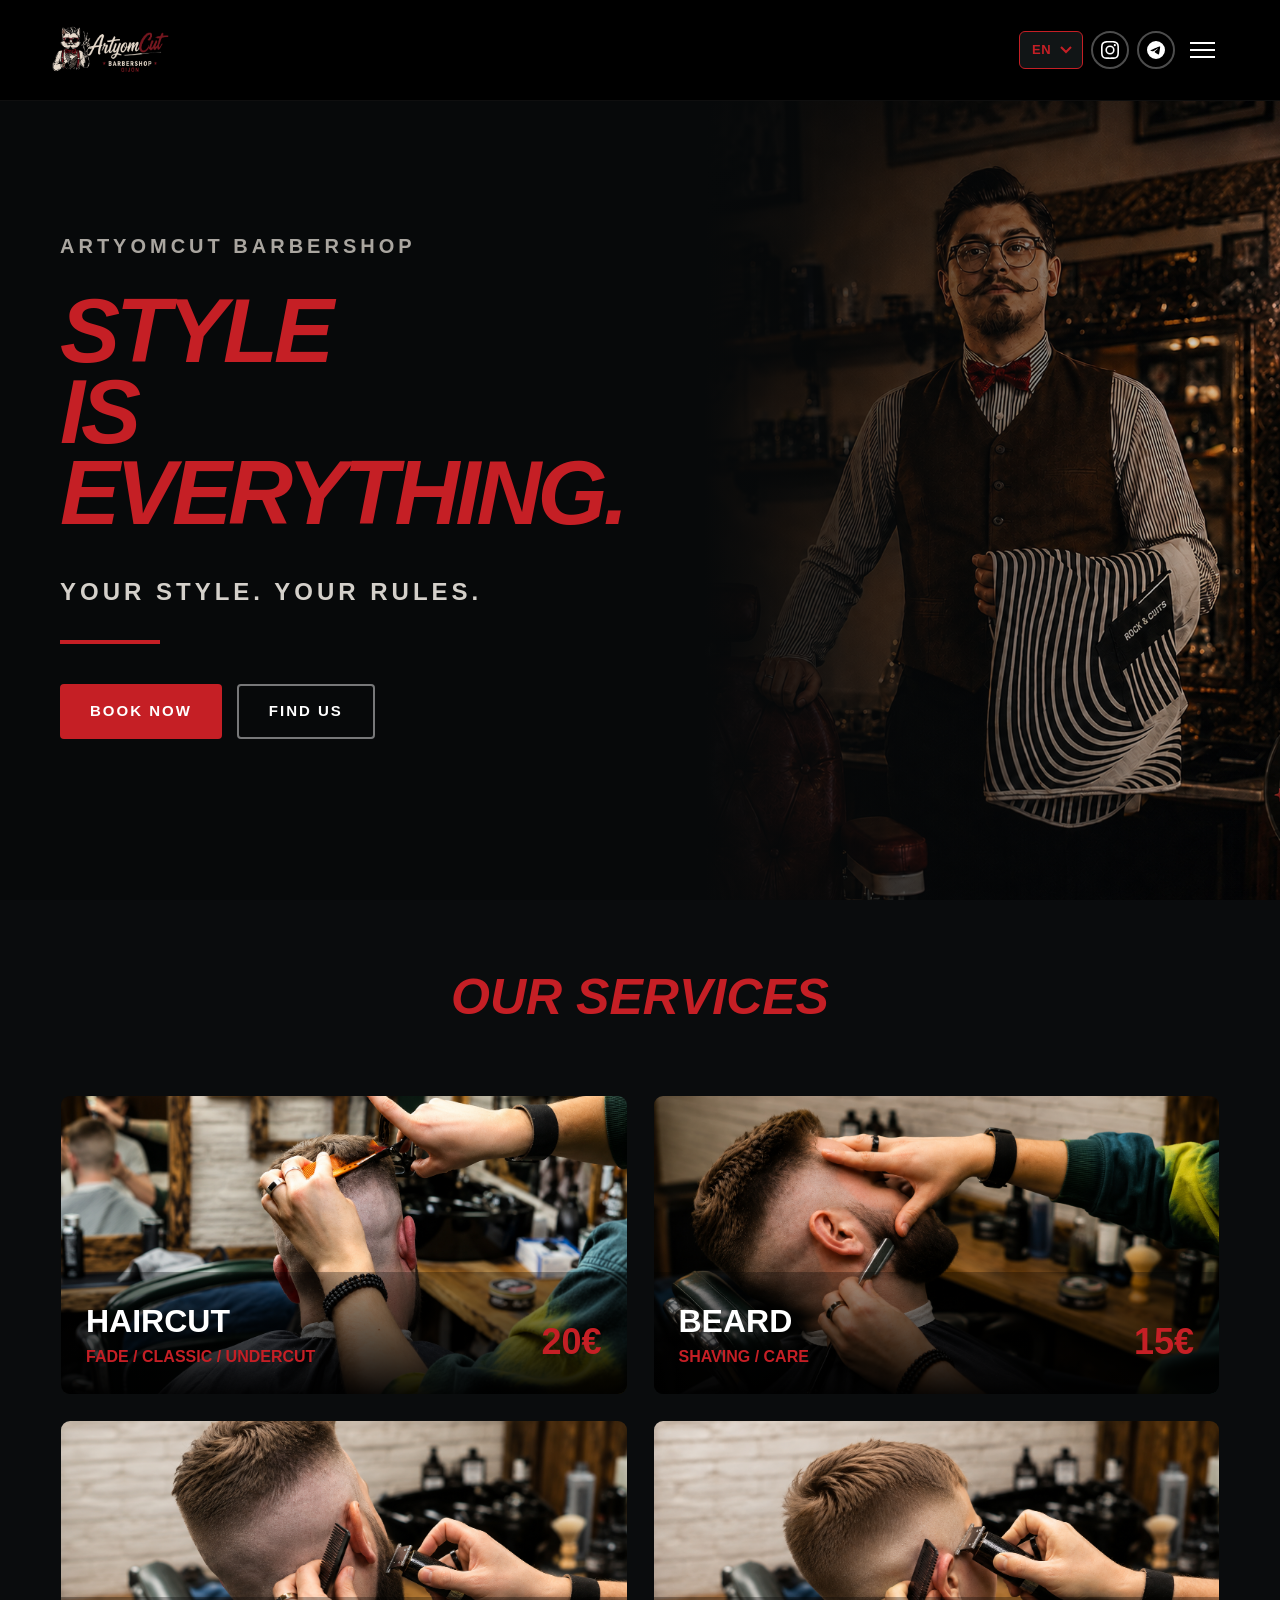
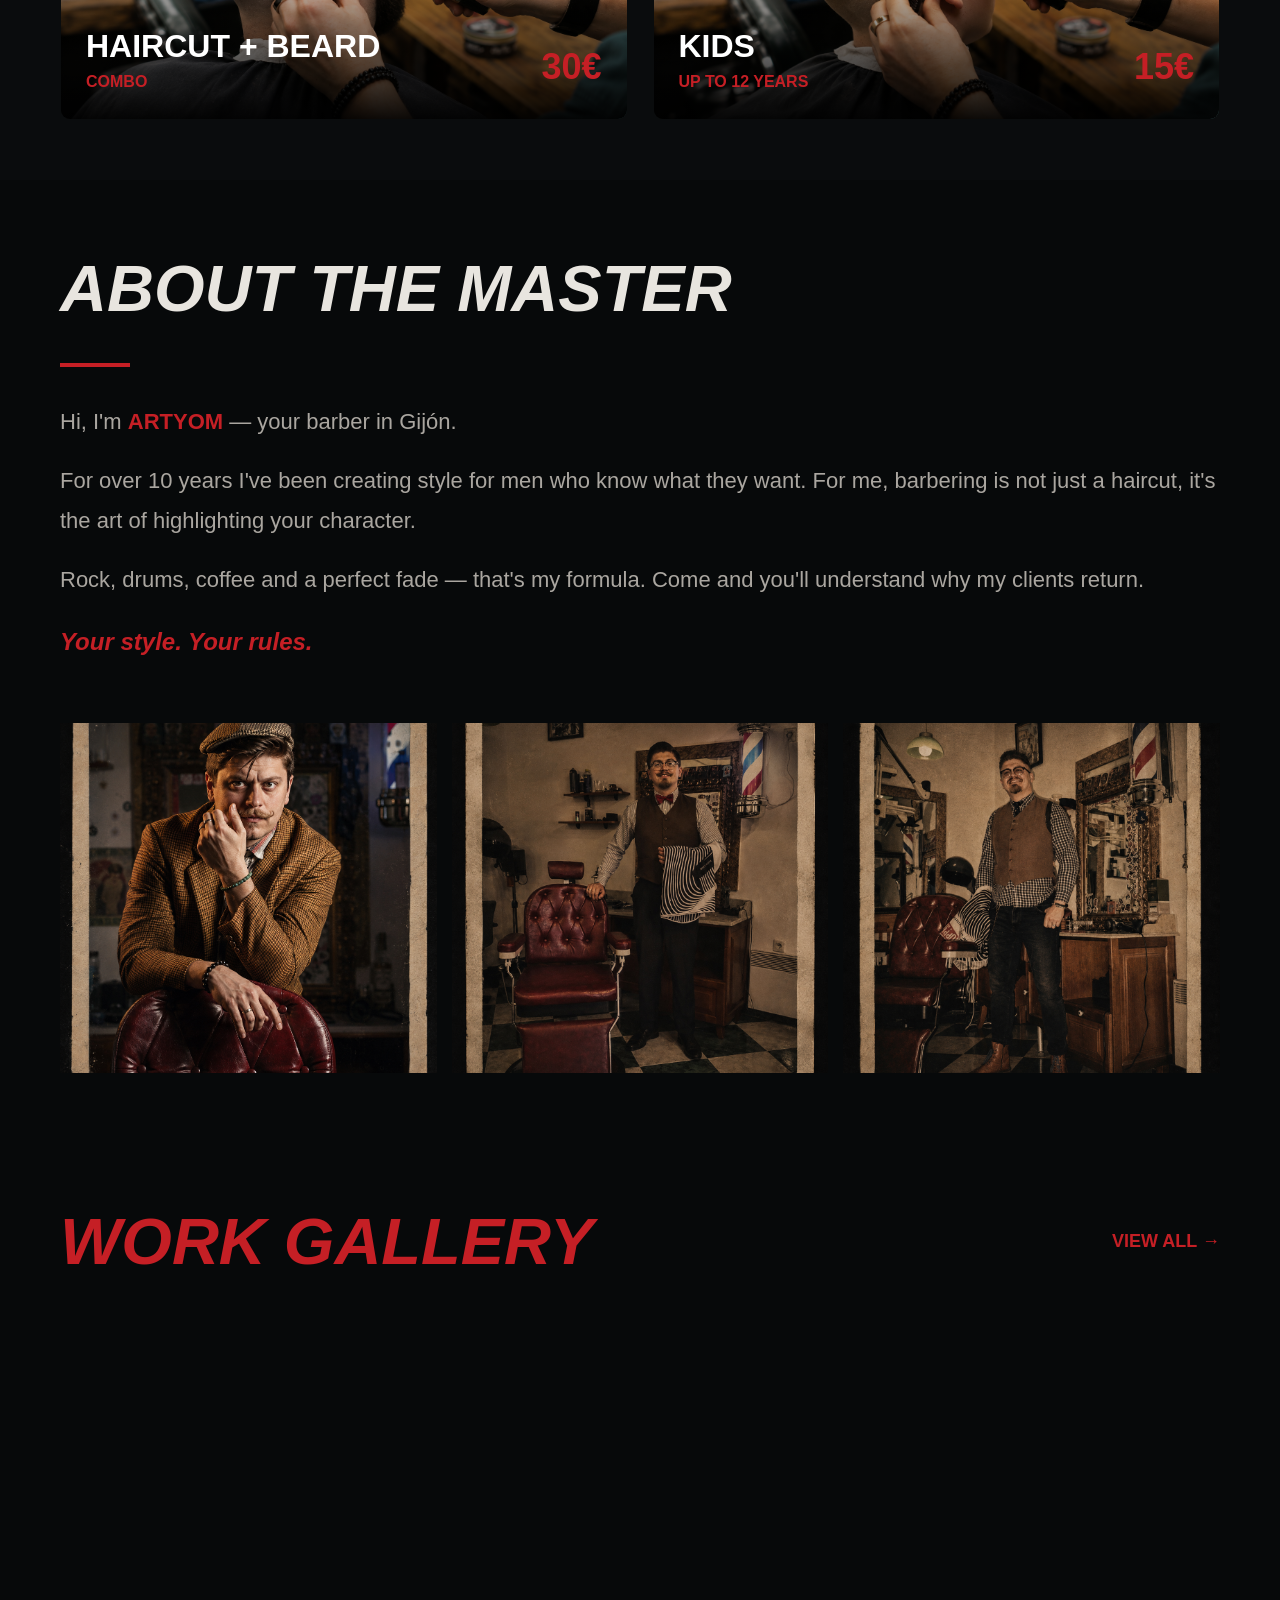
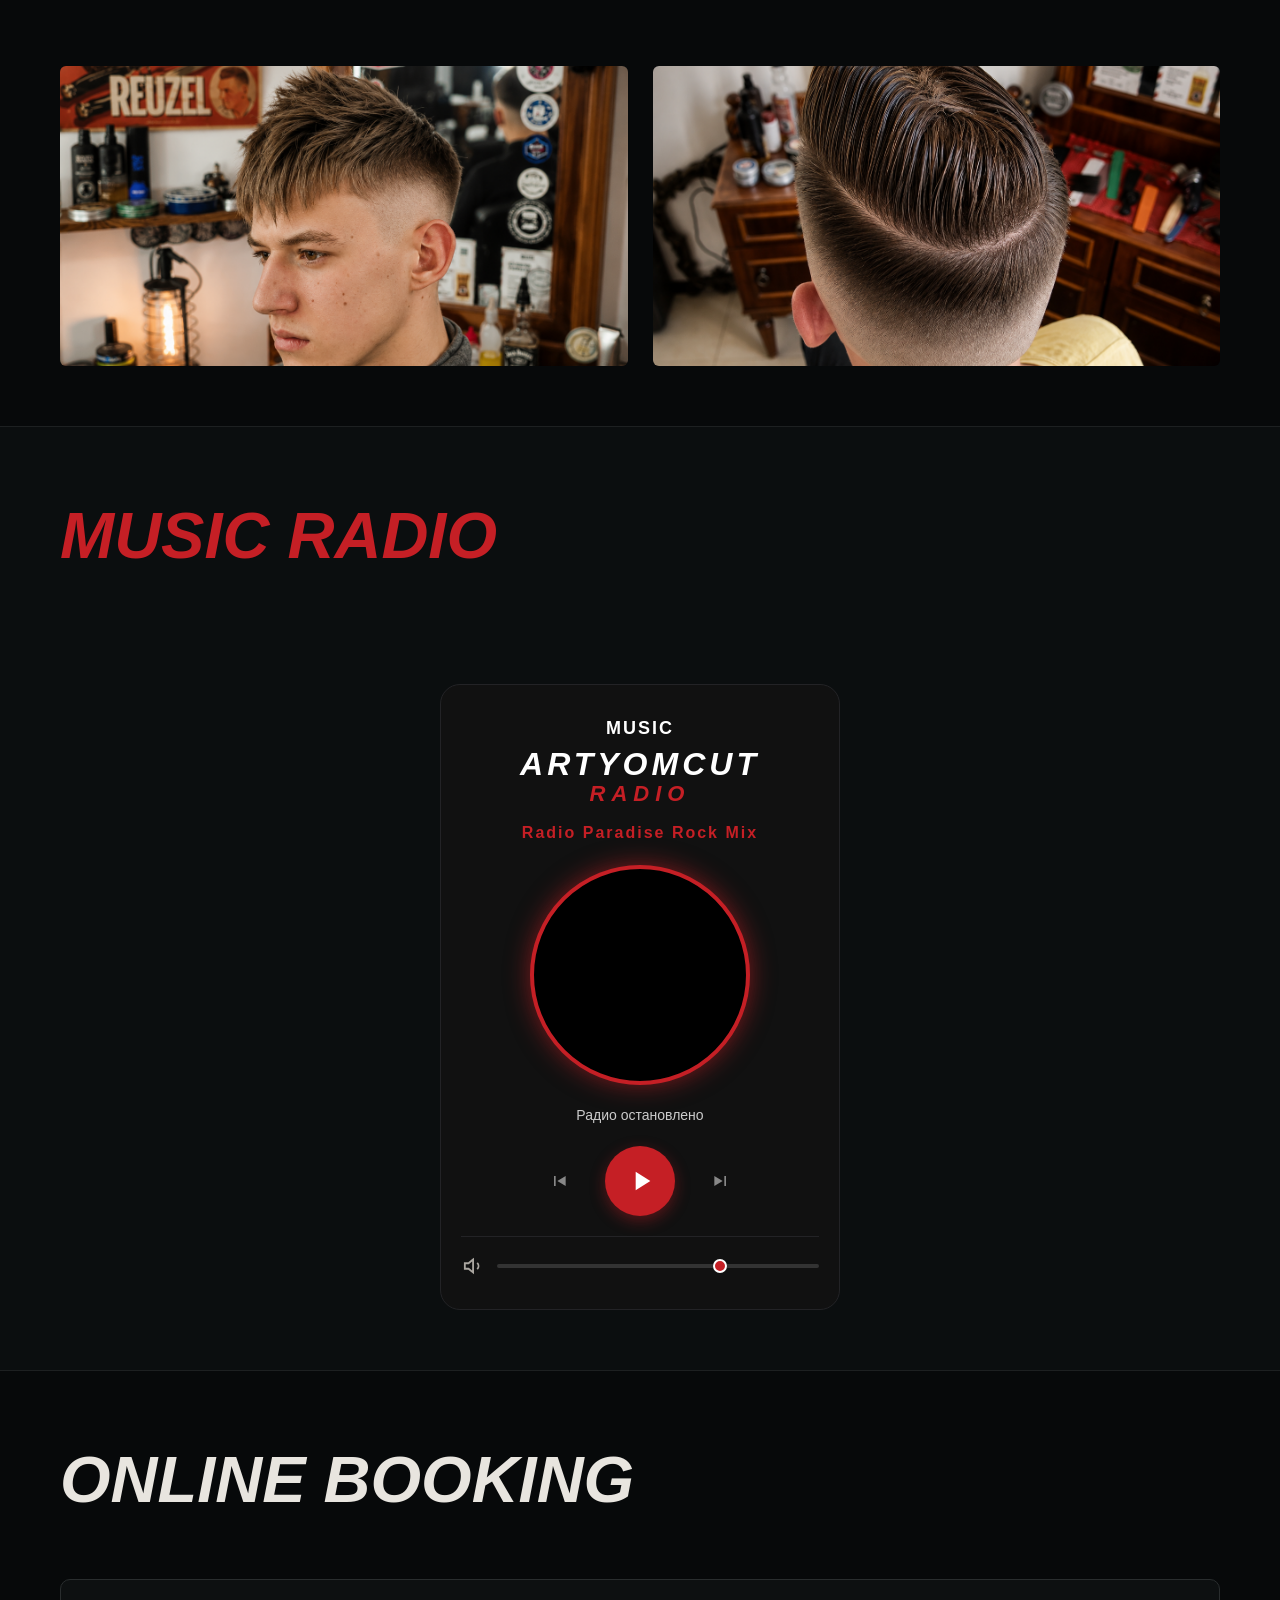
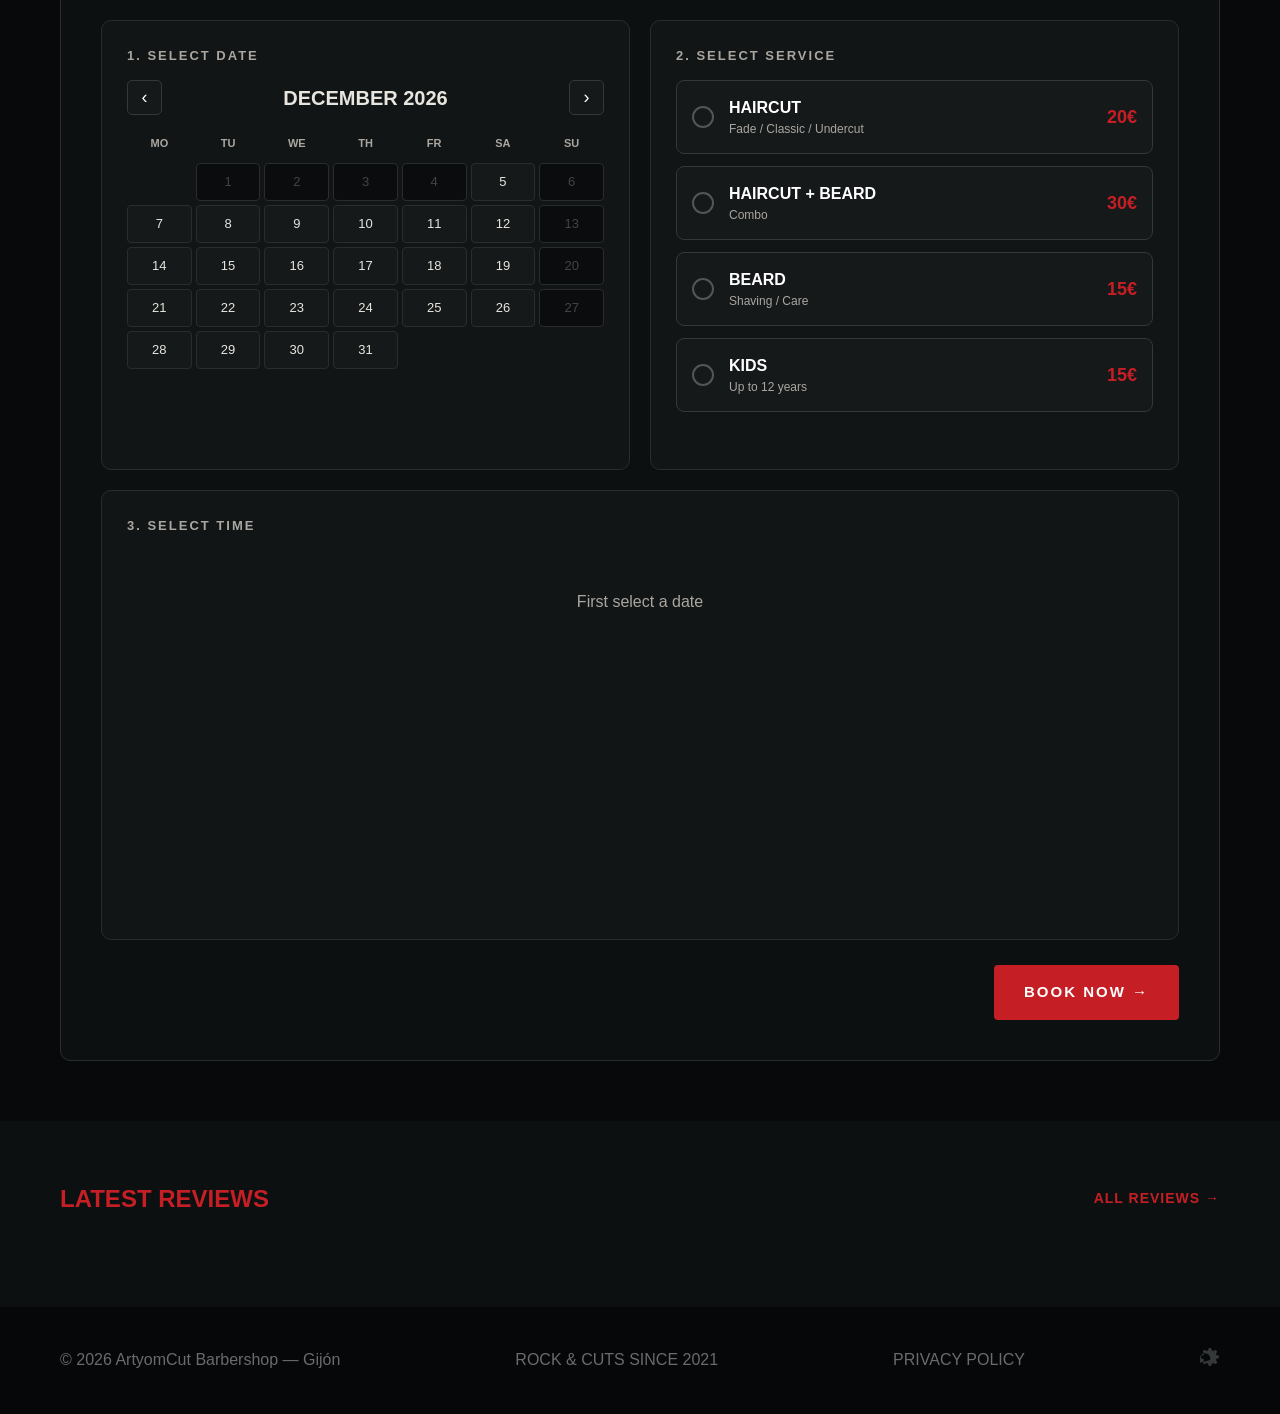
==== commit 7a9abc82: "Режим «Идут работы»: заглушка maintenance.html + доступ владельца по ключу" ====
--- a/index.html
+++ b/index.html
@@ -3,6 +3,10 @@
 <head>
     <meta charset="UTF-8">
     <meta name="viewport" content="width=device-width, initial-scale=1.0">
+
+    <!-- Режим «Идут работы»: заглушка для всех, кроме владельца.
+         Выключается одной строкой в maintenance-gate.js (enabled: false). -->
+    <script src="/maintenance-gate.js"></script>
     <title>ArtyomCut — Barbershop | Хихон</title>
 
     <!-- PWA -->
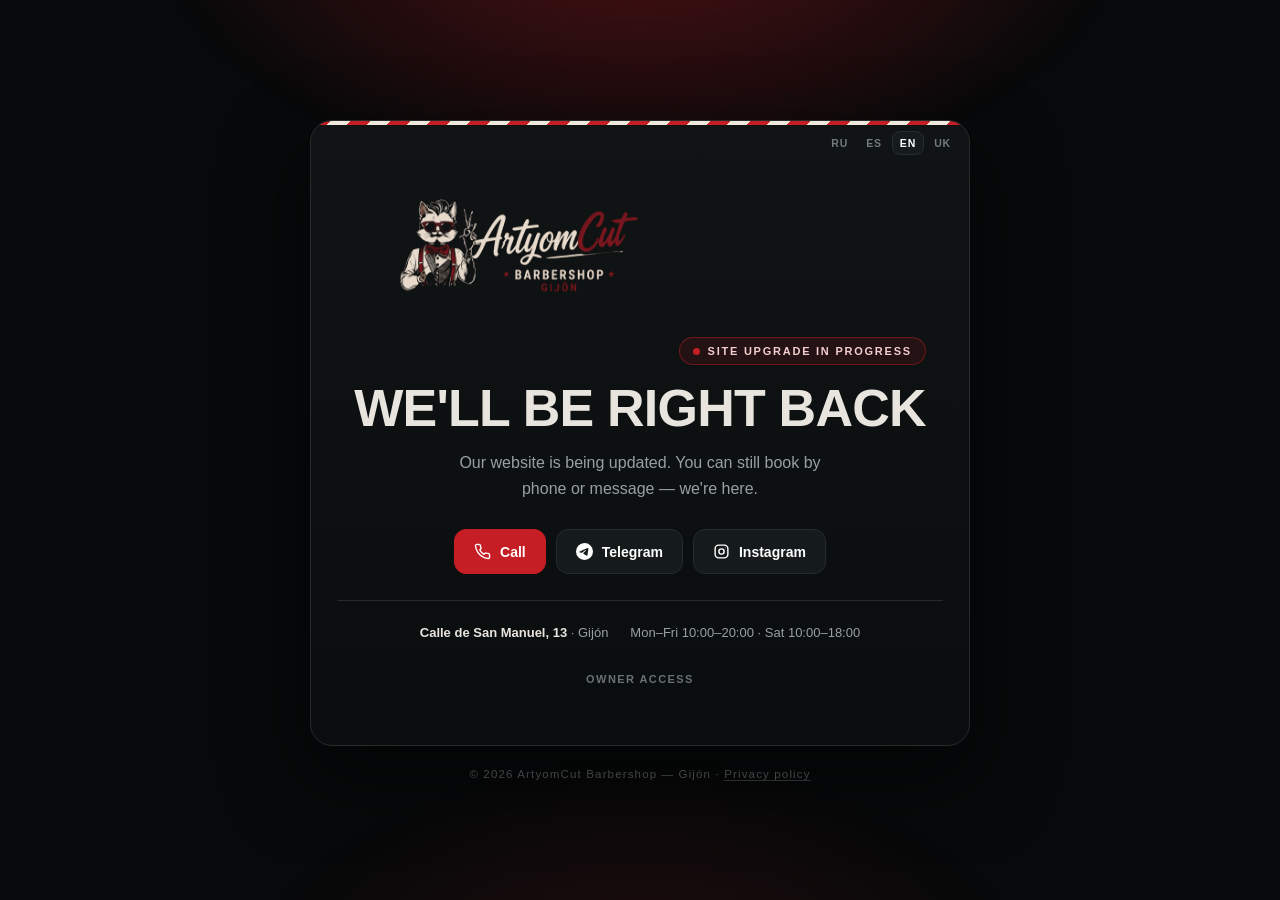
==== commit 782b4866: "Сжать изображения, иконки PWA, страница 404, кнопки календаря (Google/.ics) и заготовка синхронизаци" ====
--- a/index.html
+++ b/index.html
@@ -12,7 +12,7 @@
     <!-- PWA -->
     <link rel="manifest" href="/manifest.json">
     <meta name="theme-color" content="#c51f25">
-    <link rel="apple-touch-icon" href="/images/logo/logo1.jfif">
+    <link rel="apple-touch-icon" href="/images/logo/apple-touch-icon.png">
 
     <!-- SEO -->
     <meta name="description" content="ArtyomCut Barbershop в Хихоне — мужские стрижки, борода, онлайн-запись. Стиль решает всё.">
@@ -375,6 +375,7 @@
         </div>
     </footer>
 
+    <script src="/calendar.js"></script>
     <script src="script.js"></script>
     <script src="translations.js"></script>
     <script src="i18n.js"></script>
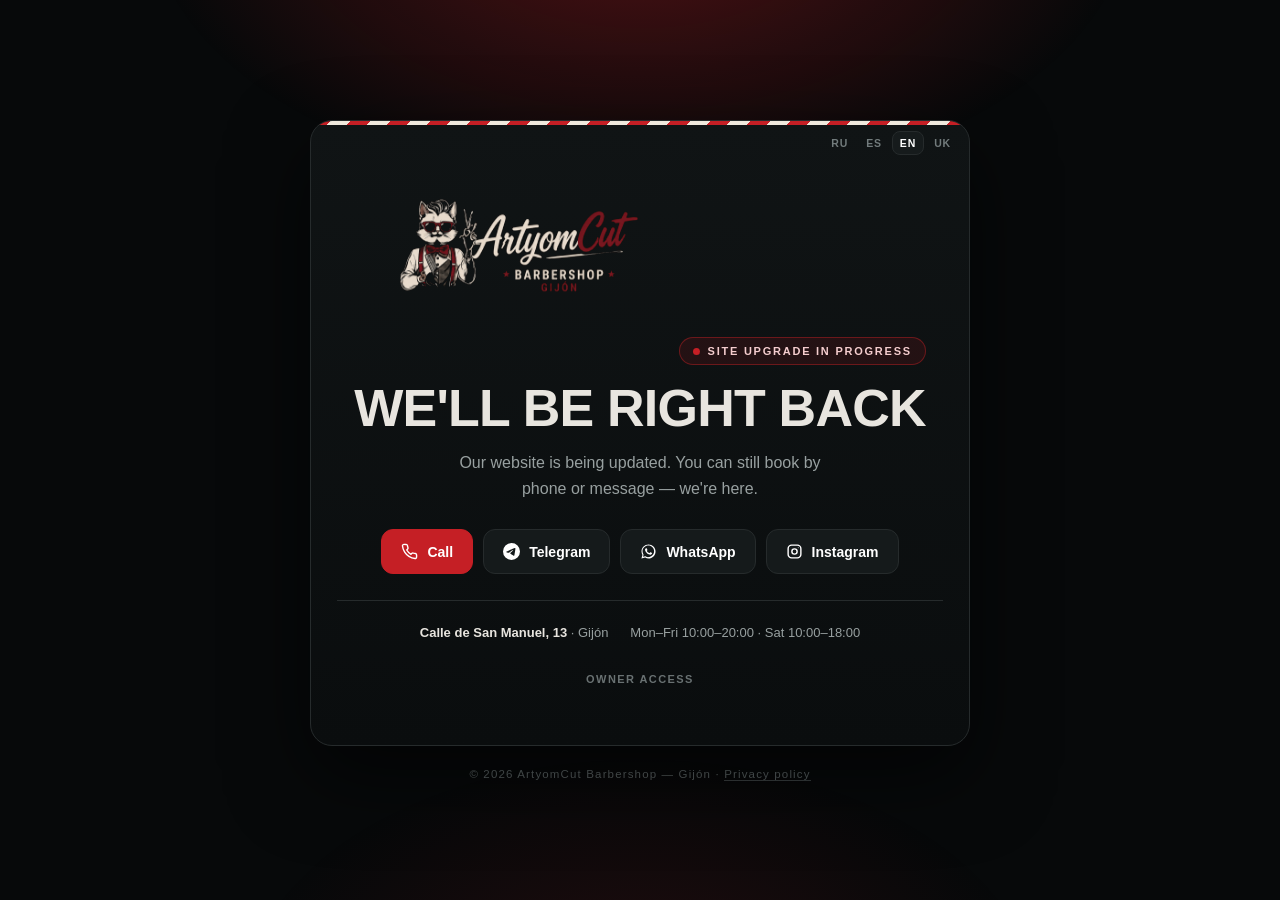
==== commit 3c129a44: "Испанский как основной язык, WhatsApp во всех шапках, Google Business в Schema.org, честные ошибки з" ====
--- a/index.html
+++ b/index.html
@@ -1,5 +1,5 @@
 <!DOCTYPE html>
-<html lang="ru">
+<html lang="es">
 <head>
     <meta charset="UTF-8">
     <meta name="viewport" content="width=device-width, initial-scale=1.0">
@@ -7,7 +7,7 @@
     <!-- Режим «Идут работы»: заглушка для всех, кроме владельца.
          Выключается одной строкой в maintenance-gate.js (enabled: false). -->
     <script src="/maintenance-gate.js"></script>
-    <title>ArtyomCut — Barbershop | Хихон</title>
+    <title>ArtyomCut — Barbería en Gijón | Cortes de pelo y barba</title>
 
     <!-- PWA -->
     <link rel="manifest" href="/manifest.json">
@@ -15,12 +15,13 @@
     <link rel="apple-touch-icon" href="/images/logo/apple-touch-icon.png">
 
     <!-- SEO -->
-    <meta name="description" content="ArtyomCut Barbershop в Хихоне — мужские стрижки, борода, онлайн-запись. Стиль решает всё.">
-    <link rel="canonical" href="https://artyomcut-barbershopgijon.es/">
-    <meta name="keywords" content="барбершоп, Хихон, Gijón, мужская стрижка, борода, barbershop, barbería, ArtyomCut">
-    <meta property="og:title" content="ArtyomCut Barbershop — Хихон">
-    <meta property="og:description" content="Мужские стрижки и борода в центре Хихона. Записывайся онлайн!">
+    <meta name="description" content="Barbería ArtyomCut en Gijón: cortes de pelo, arreglo de barba y reserva online. Calle de San Manuel, 13.">
+    <link rel="canonical" href="https://artyomcut-barbershopgijon.es/">
+    <meta name="keywords" content="barbería, Gijón, corte de pelo, barba, barbershop, ArtyomCut, peluquería">
+    <meta property="og:title" content="ArtyomCut Barbershop — Gijón">
+    <meta property="og:description" content="Cortes de pelo y barba en el centro de Gijón. ¡Reserva online!">
     <meta property="og:type" content="website">
+    <meta property="og:locale" content="es_ES">
     <meta property="og:url" content="https://artyomcut-barbershopgijon.es/">
     <meta property="og:image" content="https://artyomcut-barbershopgijon.es/images/logo/logo1.jfif">
     <!-- Стили -->
@@ -41,7 +42,9 @@
         "postalCode": "33210",
         "addressCountry": "ES"
       },
-      "telephone": "+34602692534",
+      "telephone": "+34602692534",
+      "priceRange": "15-30 €",
+      "hasMap": "https://www.google.com/maps/search/?api=1&query=ArtyomCut+Barbershop+Calle+de+San+Manuel+13+Gij%C3%B3n",
       "url": "https://artyomcut-barbershopgijon.es/",
       "openingHoursSpecification": [
         {
@@ -57,7 +60,8 @@
           "closes": "18:00"
         }
       ],
-      "sameAs": [
+      "sameAs": [
+        "https://www.google.com/maps/search/?api=1&query=ArtyomCut+Barbershop+Calle+de+San+Manuel+13+Gij%C3%B3n",
         "https://www.instagram.com/artembarbercat/",
         "https://t.me/artyomcut"
       ]
@@ -73,21 +77,21 @@
                 <img src="images/logo/logo.png" alt="ArtyomCut Barbershop">
             </a>
 
-            <button class="burger-btn" id="burgerBtn" type="button" onclick="toggleMobileMenu()" aria-label="Открыть меню" aria-controls="mobileNav" aria-expanded="false">
+            <button class="burger-btn" id="burgerBtn" type="button" onclick="toggleMobileMenu()" aria-label="Abrir menú" aria-controls="mobileNav" aria-expanded="false">
                 <span></span>
                 <span></span>
                 <span></span>
             </button>
 
             <nav class="nav" id="mobileNav">
-                <a href="#home" class="active" data-i18n="nav_home">ГЛАВНАЯ</a>
-                <a href="#services" data-i18n="nav_services">УСЛУГИ</a>
-                <a href="#master" data-i18n="nav_master">МАСТЕР</a>
-                <a href="/gallery" data-i18n="nav_gallery">ГАЛЕРЕЯ</a>
-                <a href="/reviews" data-i18n="nav_reviews">ОТЗЫВЫ</a>
-                <a href="#music" data-i18n="nav_music">МУЗЫКА</a>
-                <a href="#booking" data-i18n="nav_booking">ЗАПИСЬ</a>
-                <a href="/location" data-i18n="nav_contacts">КАК НАС НАЙТИ</a>
+                <a href="#home" class="active" data-i18n="nav_home">INICIO</a>
+                <a href="#services" data-i18n="nav_services">SERVICIOS</a>
+                <a href="#master" data-i18n="nav_master">MAESTRO</a>
+                <a href="/gallery" data-i18n="nav_gallery">GALERÍA</a>
+                <a href="/reviews" data-i18n="nav_reviews">RESEÑAS</a>
+                <a href="#music" data-i18n="nav_music">MÚSICA</a>
+                <a href="#booking" data-i18n="nav_booking">RESERVA</a>
+                <a href="/location" data-i18n="nav_contacts">CÓMO ENCONTRARNOS</a>
 
                 <!-- Мобильный переключатель языка (виден только в бургере) -->
                 <div class="language-switcher mobile-only">
@@ -110,11 +114,15 @@
                         <option value="en">EN</option>
                     </select>
                 </div>
-                <a href="https://www.instagram.com/artembarbercat/" target="_blank" rel="noopener noreferrer" aria-label="Instagram" class="social-link">
+                <a href="https://www.instagram.com/artembarbercat/" target="_blank" rel="noopener noreferrer" aria-label="Instagram" class="social-link">
                     <svg width="22" height="22" viewBox="0 0 24 24" fill="currentColor"><path d="M12 2.163c3.204 0 3.584.012 4.85.07 3.252.148 4.771 1.691 4.919 4.919.058 1.265.069 1.645.069 4.849 0 3.205-.012 3.584-.069 4.849-.149 3.225-1.664 4.771-4.919 4.919-1.266.058-1.644.07-4.85.07-3.204 0-3.584-.012-4.849-.07-3.26-.149-4.771-1.699-4.919-4.92-.058-1.265-.07-1.644-.07-4.849 0-3.204.013-3.583.07-4.849.149-3.227 1.664-4.771 4.919-4.919 1.266-.057 1.645-.069 4.849-.069zM12 0C8.741 0 8.333.014 7.053.072 2.695.272.273 2.69.073 7.052.014 8.333 0 8.741 0 12c0 3.259.014 3.668.072 4.948.2 4.358 2.618 6.78 6.98 6.98C8.333 23.986 8.741 24 12 24c3.259 0 3.668-.014 4.948-.072 4.354-.2 6.782-2.618 6.979-6.98.059-1.28.073-1.689.073-4.948 0-3.259-.014-3.667-.072-4.947-.196-4.354-2.617-6.78-6.979-6.98C15.668.014 15.259 0 12 0zm0 5.838a6.162 6.162 0 100 12.324 6.162 6.162 0 000-12.324zM12 16a4 4 0 110-8 4 4 0 010 8zm6.406-11.845a1.44 1.44 0 100 2.881 1.44 1.44 0 000-2.881z"/></svg>
                 </a>
-                <a href="https://t.me/artyomcut" target="_blank" rel="noopener noreferrer" aria-label="Telegram" class="social-link">
+                <a href="https://t.me/artyomcut" target="_blank" rel="noopener noreferrer" aria-label="Telegram" class="social-link">
                     <svg width="22" height="22" viewBox="0 0 24 24" fill="currentColor"><path d="M11.944 0A12 12 0 000 12a12 12 0 0012 12 12 12 0 0012-12A12 12 0 0012 0a12 12 0 00-.056 0zm4.962 7.224c.1-.002.321.023.465.14a.506.506 0 01.171.325c.016.093.036.306.02.472-.18 1.898-.962 6.502-1.36 8.627-.168.9-.499 1.201-.82 1.23-.696.065-1.225-.46-1.9-.902-1.056-.693-1.653-1.124-2.678-1.8-1.185-.78-.417-1.21.258-1.91.177-.184 3.247-2.977 3.307-3.23.007-.032.014-.15-.056-.212s-.174-.041-.249-.024c-.106.024-1.793 1.14-5.061 3.345-.48.33-.913.49-1.302.48-.428-.008-1.252-.241-1.865-.44-.752-.245-1.349-.374-1.297-.789.027-.216.325-.437.893-.663 3.498-1.524 5.83-2.529 6.998-3.014 3.332-1.386 4.025-1.627 4.476-1.635z"/></svg>
+                </a>
+
+                <a href="https://wa.me/34602692534" target="_blank" rel="noopener noreferrer" aria-label="WhatsApp" class="social-link">
+                    <svg viewBox="0 0 24 24" fill="currentColor" aria-hidden="true"><path d="M12.04 2C6.58 2 2.13 6.45 2.13 11.91c0 1.75.46 3.45 1.32 4.95L2 22l5.25-1.38a9.9 9.9 0 0 0 4.79 1.22c5.46 0 9.91-4.45 9.91-9.91S17.5 2 12.04 2zm0 18.02c-1.55 0-3.06-.42-4.38-1.2l-.31-.18-3.12.82.83-3.04-.2-.32a8.1 8.1 0 0 1-1.25-4.34c0-4.49 3.65-8.14 8.14-8.14 4.49 0 8.14 3.65 8.14 8.14 0 4.49-3.65 8.14-8.14 8.14zm4.47-6.1c-.24-.12-1.45-.71-1.67-.79-.22-.08-.39-.12-.55.12-.16.24-.63.79-.77.95-.14.16-.28.18-.52.06-.24-.12-1.03-.38-1.96-1.21-.72-.65-1.21-1.45-1.35-1.69-.14-.24-.02-.37.11-.49.11-.11.24-.28.36-.42.12-.14.16-.24.24-.4.08-.16.04-.3-.02-.42-.06-.12-.55-1.33-.76-1.82-.2-.48-.4-.41-.55-.42h-.47c-.16 0-.42.06-.64.3-.22.24-.84.82-.84 2.01 0 1.19.87 2.34.99 2.5.12.16 1.71 2.6 4.13 3.65.58.25 1.03.4 1.38.51.58.18 1.11.16 1.53.09.47-.07 1.45-.59 1.65-1.17.2-.58.2-1.07.14-1.17-.06-.1-.22-.16-.46-.28z"/></svg>
                 </a>
             </div>
         </div>
@@ -131,19 +139,19 @@
                 <div class="hero-content">
                     <div class="small-title" data-i18n="hero_small_title">ARTYOMCUT BARBERSHOP</div>
                     <h1>
-                        <span data-i18n="hero_title_1">СТИЛЬ</span><br>
-                        <span style="color: #c51f25;" data-i18n="hero_title_2">РЕШАЕТ</span><br>
-                        <span data-i18n="hero_title_3">ВСЁ.</span>
+                        <span data-i18n="hero_title_1">EL ESTILO</span><br>
+                        <span style="color: #c51f25;" data-i18n="hero_title_2">LO ES</span><br>
+                        <span data-i18n="hero_title_3">TODO.</span>
                     </h1>
-                    <p class="hero-subtitle" data-i18n="hero_subtitle">ТВОЙ СТИЛЬ. ТВОИ ПРАВИЛА.</p>
+                    <p class="hero-subtitle" data-i18n="hero_subtitle">TU ESTILO. TUS REGLAS.</p>
                     <div class="hero-line"></div>
                     <div class="hero-buttons">
-                        <a href="#booking" class="btn btn-red" data-i18n="hero_btn_booking">ЗАПИСАТЬСЯ</a>
-                        <a href="/location" class="btn btn-outline" data-i18n="hero_btn_find">КАК НАС НАЙТИ</a>
+                        <a href="#booking" class="btn btn-red" data-i18n="hero_btn_booking">RESERVAR</a>
+                        <a href="/location" class="btn btn-outline" data-i18n="hero_btn_find">CÓMO ENCONTRARNOS</a>
                     </div>
                 </div>
                 <div class="hero-image">
-                    <img src="images/barber/hero.jpeg" alt="ArtyomCut Barber" width="1362" height="1155" fetchpriority="high" decoding="async">
+                    <img src="images/barber/hero.jpeg" alt="ArtyomCut Barber" width="1362" height="1155" fetchpriority="high" decoding="async">
                 </div>
             </div>
         </section>
@@ -152,41 +160,41 @@
         <section id="services" class="services">
             <div class="container">
                 <div class="services-heading">
-                    <h2><span data-i18n="services_heading_1">НАШИ</span> <span data-i18n="services_heading_2">УСЛУГИ</span></h2>
+                    <h2><span data-i18n="services_heading_1">NUESTROS</span> <span data-i18n="services_heading_2">SERVICIOS</span></h2>
                 </div>
                 <div class="services-grid">
-                    <button type="button" class="service-card" onclick="selectService('СТРИЖКА')" aria-label="Выбрать услугу: стрижка">
-                        <img src="images/services/haircut.jpg" alt="Мужская стрижка" width="1536" height="1024" loading="lazy" decoding="async">
+                    <button type="button" class="service-card" onclick="selectService('СТРИЖКА')" aria-label="Elegir servicio: corte">
+                        <img src="images/services/haircut.jpg" alt="Corte de pelo" width="1536" height="1024" loading="lazy" decoding="async">
                         <div class="service-overlay">
-                            <h3 data-i18n="service_haircut">СТРИЖКА</h3>
-                            <span class="service-type" data-i18n="service_haircut_type">ФЕЙД / КЛАССИКА / АНДЕРКАРТ</span>
+                            <h3 data-i18n="service_haircut">CORTE DE PELO</h3>
+                            <span class="service-type" data-i18n="service_haircut_type">FADE / CLÁSICO / UNDERCUT</span>
                             <span class="price">20€</span>
                         </div>
-                    </button>
-                    <button type="button" class="service-card" onclick="selectService('БОРОДА')" aria-label="Выбрать услугу: борода">
-                        <img src="images/services/beard.jpg" alt="Борода" width="1536" height="1024" loading="lazy" decoding="async">
+                    </button>
+                    <button type="button" class="service-card" onclick="selectService('БОРОДА')" aria-label="Elegir servicio: barba">
+                        <img src="images/services/beard.jpg" alt="Barba" width="1536" height="1024" loading="lazy" decoding="async">
                         <div class="service-overlay">
-                            <h3 data-i18n="service_beard">БОРОДА</h3>
-                            <span class="service-type" data-i18n="service_beard_type">БРИТЬЕ / УХОД</span>
+                            <h3 data-i18n="service_beard">BARBA</h3>
+                            <span class="service-type" data-i18n="service_beard_type">AFEITADO / CUIDADO</span>
                             <span class="price">15€</span>
                         </div>
-                    </button>
-                    <button type="button" class="service-card" onclick="selectService('СТРИЖКА + БОРОДА')" aria-label="Выбрать услугу: стрижка и борода">
-                        <img src="images/services/combo.jpg" alt="Стрижка + борода" width="1536" height="1024" loading="lazy" decoding="async">
+                    </button>
+                    <button type="button" class="service-card" onclick="selectService('СТРИЖКА + БОРОДА')" aria-label="Elegir servicio: corte y barba">
+                        <img src="images/services/combo.jpg" alt="Corte + barba" width="1536" height="1024" loading="lazy" decoding="async">
                         <div class="service-overlay">
-                            <h3 data-i18n="service_combo">СТРИЖКА + БОРОДА</h3>
-                            <span class="service-type" data-i18n="service_combo_type">КОМПЛЕКС</span>
+                            <h3 data-i18n="service_combo">CORTE + BARBA</h3>
+                            <span class="service-type" data-i18n="service_combo_type">COMBO</span>
                             <span class="price">30€</span>
                         </div>
-                    </button>
-                    <button type="button" class="service-card" onclick="selectService('ДЕТСКАЯ')" aria-label="Выбрать услугу: детская стрижка">
-                        <img src="images/services/kids.jpg" alt="Детская стрижка" width="1536" height="1024" loading="lazy" decoding="async">
+                    </button>
+                    <button type="button" class="service-card" onclick="selectService('ДЕТСКАЯ')" aria-label="Elegir servicio: corte infantil">
+                        <img src="images/services/kids.jpg" alt="Corte infantil" width="1536" height="1024" loading="lazy" decoding="async">
                         <div class="service-overlay">
-                            <h3 data-i18n="service_kids">ДЕТСКАЯ</h3>
-                            <span class="service-type" data-i18n="service_kids_type">ДО 12 ЛЕТ</span>
+                            <h3 data-i18n="service_kids">INFANTIL</h3>
+                            <span class="service-type" data-i18n="service_kids_type">HASTA 12 AÑOS</span>
                             <span class="price">15€</span>
                         </div>
-                    </button>
+                    </button>
                 </div>
             </div>
         </section>
@@ -195,17 +203,17 @@
         <section id="master" class="about">
             <div class="container about-inner">
                 <div class="about-text">
-                    <h2 data-i18n="master_heading">О МАСТЕРЕ</h2>
+                    <h2 data-i18n="master_heading">SOBRE EL MAESTRO</h2>
                     <div class="section-line"></div>
-                    <p data-i18n-html="master_text_1">Привет, я <span style="color: #c51f25; font-weight: 700;">АРТЁМ</span> — твой барбер в Хихоне.</p>
-                    <p data-i18n="master_text_2">Более 10 лет я создаю стиль для мужчин, которые знают, чего хотят. Для меня барберинг — это не просто стрижка, это искусство подчеркнуть твой характер.</p>
-                    <p data-i18n="master_text_3">Рок, барабаны, кофе и идеальный фейд — вот моя формула. Приходи, и ты поймёшь, почему мои клиенты возвращаются.</p>
-                    <p data-i18n="master_text_4" style="color: #c51f25; font-size: 24px; font-weight: 900; font-style: italic;">Твой стиль. Твои правила.</p>
+                    <p data-i18n-html="master_text_1">Привет, я <span style="color: #c51f25; font-weight: 700;">АРТЁМ</span> — твой барбер в Хихоне.</p>
+                    <p data-i18n="master_text_2">Durante más de 10 años he creado estilo para hombres que saben lo que quieren. Para mí, la barbería no es solo un corte, es el arte de resaltar tu carácter.</p>
+                    <p data-i18n="master_text_3">Rock, batería, café y un fade perfecto: esa es mi fórmula. Ven y entenderás por qué mis clientes vuelven.</p>
+                    <p data-i18n="master_text_4" style="color: #c51f25; font-size: 24px; font-weight: 900; font-style: italic;">Tu estilo. Tus reglas.</p>
                 </div>
                 <div class="about-gallery">
-                    <img src="images/barber/barber-1.jpeg" alt="ArtyomCut" width="1023" height="1537" loading="lazy" decoding="async">
-                    <img src="images/barber/barber-2.jpeg" alt="ArtyomCut Barber" width="1086" height="1448" loading="lazy" decoding="async">
-                    <img src="images/barber/barber-3.jpeg" alt="ArtyomCut" width="1086" height="1448" loading="lazy" decoding="async">
+                    <img src="images/barber/barber-1.jpeg" alt="ArtyomCut" width="1023" height="1537" loading="lazy" decoding="async">
+                    <img src="images/barber/barber-2.jpeg" alt="ArtyomCut Barber" width="1086" height="1448" loading="lazy" decoding="async">
+                    <img src="images/barber/barber-3.jpeg" alt="ArtyomCut" width="1086" height="1448" loading="lazy" decoding="async">
                 </div>
             </div>
         </section>
@@ -214,14 +222,14 @@
         <section id="gallery" class="gallery">
             <div class="container">
                 <div class="section-heading">
-                    <h2><span data-i18n="gallery_heading_1">ГАЛЕРЕЯ</span> <span data-i18n="gallery_heading_2">РАБОТ</span></h2>
-                    <a href="/gallery" style="position: relative; z-index: 100; display: inline-block;" data-i18n="gallery_view_all">СМОТРЕТЬ ВСЕ →</a>
+                    <h2><span data-i18n="gallery_heading_1">GALERÍA</span> <span data-i18n="gallery_heading_2">DE TRABAJOS</span></h2>
+                    <a href="/gallery" style="position: relative; z-index: 100; display: inline-block;" data-i18n="gallery_view_all">VER TODO →</a>
                 </div>
                 <div class="gallery-grid">
-                    <img src="images/works/work-1.jpeg" alt="Работа ArtyomCut" width="1268" height="1241" loading="lazy" decoding="async">
-                    <img src="images/works/work-2.jpeg" alt="Работа ArtyomCut" width="1277" height="1232" loading="lazy" decoding="async">
-                    <img src="images/works/work-3.jpeg" alt="Работа ArtyomCut" width="1284" height="1225" loading="lazy" decoding="async">
-                    <img src="images/works/work-4.jpeg" alt="Работа ArtyomCut" width="1269" height="1240" loading="lazy" decoding="async">
+                    <img src="images/works/work-1.jpeg" alt="Trabajo ArtyomCut" width="1268" height="1241" loading="lazy" decoding="async">
+                    <img src="images/works/work-2.jpeg" alt="Trabajo ArtyomCut" width="1277" height="1232" loading="lazy" decoding="async">
+                    <img src="images/works/work-3.jpeg" alt="Trabajo ArtyomCut" width="1284" height="1225" loading="lazy" decoding="async">
+                    <img src="images/works/work-4.jpeg" alt="Trabajo ArtyomCut" width="1269" height="1240" loading="lazy" decoding="async">
                 </div>
             </div>
         </section>
@@ -230,42 +238,42 @@
         <section id="music" class="music">
             <div class="container">
                 <div class="section-heading">
-                    <h2><span data-i18n="music_heading_1">МУЗЫКА</span> <span data-i18n="music_heading_2">RADIO</span></h2>
+                    <h2><span data-i18n="music_heading_1">MÚSICA</span> <span data-i18n="music_heading_2">RADIO</span></h2>
                 </div>
 
                 <div class="music-player" id="radioPlayer" style="max-width: 400px; margin: 0 auto; text-align: center; background: #111; padding: 30px 20px; border-radius: 20px;">
-                    <p class="player-title" style="font-size: 18px; font-weight: 700; letter-spacing: 2px; margin: 0; color: #fff;" data-i18n="music_player_title">МУЗЫКА</p>
+                    <p class="player-title" style="font-size: 18px; font-weight: 700; letter-spacing: 2px; margin: 0; color: #fff;" data-i18n="music_player_title">MÚSICA</p>
                     <p class="player-station" style="font-size: 32px; font-weight: 900; color: #fff; margin: 5px 0 0; letter-spacing: 4px;" data-i18n="music_station">ARTYOMCUT</p>
                     <p class="player-station-accent" style="font-size: 22px; font-weight: 700; color: #c51f25; margin: 0 0 15px; letter-spacing: 6px;" data-i18n="music_station_accent">RADIO</p>
 
                     <p id="currentStationName" style="color: #c51f25; font-weight: 700; margin: 0 0 15px; letter-spacing: 2px;">Radio Paradise Rock Mix</p>
 
                     <div class="player-art" style="width: 220px; height: 220px; margin: 20px auto; border-radius: 50%; overflow: hidden; border: 4px solid #c51f25; box-shadow: 0 0 25px rgba(197,31,37,0.6); position: relative; background: #000;">
-                        <video id="drummerVideo" autoplay muted loop playsinline preload="metadata" style="width: 100%; height: 100%; object-fit: cover; display: block;">
+                        <video id="drummerVideo" autoplay muted loop playsinline preload="metadata" style="width: 100%; height: 100%; object-fit: cover; display: block;">
                             <source src="images/drummer.mp4" type="video/mp4">
                         </video>
                     </div>
 
-                    <p class="player-status" id="radioStatus" style="color: #ccc; font-size: 14px; margin: 10px 0 20px;" data-i18n="music_status_stopped">Радио остановлено</p>
+                    <p class="player-status" id="radioStatus" style="color: #ccc; font-size: 14px; margin: 10px 0 20px;" data-i18n="music_status_stopped">Radio detenida</p>
 
                     <div class="player-controls" style="display: flex; align-items: center; justify-content: center; gap: 25px; margin-bottom: 20px;">
-                        <button class="player-btn" id="prevBtn" aria-label="Назад" type="button" style="background: none; border: none; color: #888; cursor: pointer; padding: 8px;">
+                        <button class="player-btn" id="prevBtn" aria-label="Atrás" type="button" style="background: none; border: none; color: #888; cursor: pointer; padding: 8px;">
                             <svg viewBox="0 0 24 24" fill="currentColor" width="20" height="20"><path d="M6 6h2v12H6zM20 6L10 12l10 6z"/></svg>
                         </button>
 
-                        <button class="player-btn-play" id="playBtn" aria-label="Воспроизвести" type="button" style="width: 70px; height: 70px; border-radius: 50%; background: #c51f25; border: none; color: #fff; display: flex; align-items: center; justify-content: center; cursor: pointer; box-shadow: 0 5px 15px rgba(197,31,37,0.4); padding: 0; aspect-ratio: 1/1; overflow: hidden;">
+                        <button class="player-btn-play" id="playBtn" aria-label="Reproducir" type="button" style="width: 70px; height: 70px; border-radius: 50%; background: #c51f25; border: none; color: #fff; display: flex; align-items: center; justify-content: center; cursor: pointer; box-shadow: 0 5px 15px rgba(197,31,37,0.4); padding: 0; aspect-ratio: 1/1; overflow: hidden;">
                             <span id="playIcon" style="display: flex; align-items: center; justify-content: center; width: 100%; height: 100%; line-height: 0; margin: 0; padding: 0;">
                                 <svg viewBox="0 0 24 24" fill="currentColor" width="32" height="32"><path d="M8 5v14l11-7z"/></svg>
                             </span>
                         </button>
 
-                        <button class="player-btn" id="nextBtn" aria-label="Вперед" type="button" style="background: none; border: none; color: #888; cursor: pointer; padding: 8px;">
+                        <button class="player-btn" id="nextBtn" aria-label="Adelante" type="button" style="background: none; border: none; color: #888; cursor: pointer; padding: 8px;">
                             <svg viewBox="0 0 24 24" fill="currentColor" width="20" height="20"><path d="M16 6h2v12h-2zM4 6l10 6-10 6z"/></svg>
                         </button>
                     </div>
 
                     <div class="player-volume" id="volumeControl">
-                        <button class="mute-btn" id="muteBtn" type="button" aria-label="Отключить звук">
+                        <button class="mute-btn" id="muteBtn" type="button" aria-label="Silenciar">
                             <svg id="volumeOnIcon" viewBox="0 0 24 24" fill="none" stroke="currentColor" stroke-width="2" width="22" height="22">
                                 <path d="M11 5 6 9H2v6h4l5 4V5z"/><path d="M15.5 8.5a5 5 0 0 1 0 7"/>
                             </svg>
@@ -282,69 +290,69 @@
         <!-- ЗАПИСЬ -->
         <section id="booking" class="booking">
             <div class="container">
-                <h2 data-i18n="booking_heading">ОНЛАЙН-ЗАПИСЬ</h2>
+                <h2 data-i18n="booking_heading">RESERVA ONLINE</h2>
                 <div class="booking-container-new">
                     <div class="booking-layout-3">
                         <div class="booking-frame">
-                            <label class="booking-label" data-i18n="booking_step_date">1. ВЫБЕРИТЕ ДАТУ</label>
+                            <label class="booking-label" data-i18n="booking_step_date">1. ELIGE FECHA</label>
                             <div class="calendar">
                                 <div class="calendar-header">
-                                    <button class="calendar-nav" type="button" onclick="changeMonth(-1)" aria-label="Предыдущий месяц">‹</button>
+                                    <button class="calendar-nav" type="button" onclick="changeMonth(-1)" aria-label="Mes anterior">‹</button>
                                     <span id="calendarMonth">АВГУСТ 2026</span>
-                                    <button class="calendar-nav" type="button" onclick="changeMonth(1)" aria-label="Следующий месяц">›</button>
+                                    <button class="calendar-nav" type="button" onclick="changeMonth(1)" aria-label="Mes siguiente">›</button>
                                 </div>
                                 <div class="calendar-weekdays">
-                                    <span>ПН</span><span>ВТ</span><span>СР</span><span>ЧТ</span><span>ПТ</span><span>СБ</span><span>ВС</span>
+                                    <span>LU</span><span>MA</span><span>MI</span><span>JU</span><span>VI</span><span>SÁ</span><span>DO</span>
                                 </div>
                                 <div class="calendar-days" id="calendarDays"></div>
                             </div>
                         </div>
                         <div class="booking-frame">
-                            <label class="booking-label" data-i18n="booking_step_service">2. ВЫБЕРИТЕ УСЛУГУ</label>
-                            <div class="service-options" role="radiogroup">
-                                <button type="button" class="service-option-item" role="radio" aria-checked="false" onclick="selectServiceOption('Стрижка', this)">
+                            <label class="booking-label" data-i18n="booking_step_service">2. ELIGE SERVICIO</label>
+                            <div class="service-options" role="radiogroup">
+                                <button type="button" class="service-option-item" role="radio" aria-checked="false" onclick="selectServiceOption('Стрижка', this)">
                                     <div class="service-radio"><span class="radio-dot"></span></div>
                                     <div>
-                                        <h3 data-i18n="booking_service_haircut">СТРИЖКА</h3>
-                                        <p data-i18n="booking_service_haircut_desc">Фейд / Классика / Андеркарт</p>
+                                        <h3 data-i18n="booking_service_haircut">CORTE DE PELO</h3>
+                                        <p data-i18n="booking_service_haircut_desc">Fade / Clásico / Undercut</p>
                                         <span class="service-price">20€</span>
                                     </div>
-                                </button>
-                                <button type="button" class="service-option-item" role="radio" aria-checked="false" onclick="selectServiceOption('Стрижка + борода', this)">
+                                </button>
+                                <button type="button" class="service-option-item" role="radio" aria-checked="false" onclick="selectServiceOption('Стрижка + борода', this)">
                                     <div class="service-radio"><span class="radio-dot"></span></div>
                                     <div>
-                                        <h3 data-i18n="booking_service_combo">СТРИЖКА + БОРОДА</h3>
-                                        <p data-i18n="booking_service_combo_desc">Комплекс</p>
+                                        <h3 data-i18n="booking_service_combo">CORTE + BARBA</h3>
+                                        <p data-i18n="booking_service_combo_desc">Combo</p>
                                         <span class="service-price">30€</span>
                                     </div>
-                                </button>
-                                <button type="button" class="service-option-item" role="radio" aria-checked="false" onclick="selectServiceOption('Борода', this)">
+                                </button>
+                                <button type="button" class="service-option-item" role="radio" aria-checked="false" onclick="selectServiceOption('Борода', this)">
                                     <div class="service-radio"><span class="radio-dot"></span></div>
                                     <div>
-                                        <h3 data-i18n="booking_service_beard">БОРОДА</h3>
-                                        <p data-i18n="booking_service_beard_desc">Бритье / Уход</p>
+                                        <h3 data-i18n="booking_service_beard">BARBA</h3>
+                                        <p data-i18n="booking_service_beard_desc">Afeitado / Cuidado</p>
                                         <span class="service-price">15€</span>
                                     </div>
-                                </button>
-                                <button type="button" class="service-option-item" role="radio" aria-checked="false" onclick="selectServiceOption('Детская стрижка', this)">
+                                </button>
+                                <button type="button" class="service-option-item" role="radio" aria-checked="false" onclick="selectServiceOption('Детская стрижка', this)">
                                     <div class="service-radio"><span class="radio-dot"></span></div>
                                     <div>
-                                        <h3 data-i18n="booking_service_kids">ДЕТСКАЯ</h3>
-                                        <p data-i18n="booking_service_kids_desc">До 12 лет</p>
+                                        <h3 data-i18n="booking_service_kids">INFANTIL</h3>
+                                        <p data-i18n="booking_service_kids_desc">Hasta 12 años</p>
                                         <span class="service-price">15€</span>
                                     </div>
-                                </button>
+                                </button>
                             </div>
                         </div>
                         <div class="booking-frame">
-                            <label class="booking-label" data-i18n="booking_step_time">3. ВЫБЕРИТЕ ВРЕМЯ</label>
+                            <label class="booking-label" data-i18n="booking_step_time">3. ELIGE HORA</label>
                             <div class="time-buttons-grid" id="timeGroups">
-                                <p class="time-placeholder" data-i18n="time_placeholder">Сначала выберите дату</p>
+                                <p class="time-placeholder" data-i18n="time_placeholder">Primero elige una fecha</p>
                             </div>
                         </div>
                     </div>
                     <div class="booking-btn-row">
-                        <button class="btn btn-red" onclick="proceedToBooking()" data-i18n="booking_btn">ЗАПИСАТЬСЯ →</button>
+                        <button class="btn btn-red" onclick="proceedToBooking()" data-i18n="booking_btn">RESERVAR →</button>
                     </div>
                 </div>
             </div>
@@ -354,8 +362,8 @@
         <section id="reviews-preview" class="reviews-preview">
             <div class="container">
                 <div class="section-heading">
-                    <h2><span data-i18n="reviews_preview_heading_1">ПОСЛЕДНИЕ</span> <span data-i18n="reviews_preview_heading_2">ОТЗЫВЫ</span></h2>
-                    <a href="/reviews" style="position: relative; z-index: 100; display: inline-block;" data-i18n="reviews_preview_all">ВСЕ ОТЗЫВЫ →</a>
+                    <h2><span data-i18n="reviews_preview_heading_1">ÚLTIMAS</span> <span data-i18n="reviews_preview_heading_2">RESEÑAS</span></h2>
+                    <a href="/reviews" style="position: relative; z-index: 100; display: inline-block;" data-i18n="reviews_preview_all">TODAS LAS RESEÑAS →</a>
                 </div>
                 <div class="reviews-preview-grid" id="reviewsPreviewGrid">
                     <!-- Сюда будут подгружаться последние отзывы -->
@@ -367,15 +375,15 @@
     <footer class="footer">
         <div class="container">
             <p data-i18n="footer_copyright">© 2026 ArtyomCut Barbershop — Gijón</p>
-            <p data-i18n="footer_slogan">ROCK & CUTS SINCE 2021</p>
-            <p><a href="/privacy" data-i18n="footer_privacy">ПОЛИТИКА КОНФИДЕНЦИАЛЬНОСТИ</a></p>
-            <a href="admin.html" class="admin-link" aria-label="Админ-панель">
+            <p data-i18n="footer_slogan">ROCK &amp; CUTS SINCE 2021</p>
+            <p><a href="/privacy" data-i18n="footer_privacy">POLÍTICA DE PRIVACIDAD</a></p>
+            <a href="admin.html" class="admin-link" aria-label="Panel de administración">
                 <svg width="20" height="20" viewBox="0 0 24 24" fill="currentColor"><path d="M12 15.5A3.5 3.5 0 100 12a3.5 3.5 0 000 7zM19.4 15a1.7 1.7 0 00.34 1.87l.06.06a2 2 0 01-2.83 2.83l-.06-.06a1.7 1.7 0 00-1.87-.34 1.7 1.7 0 00-1.04 1.56V21a2 2 0 01-4 0v-.09A1.7 1.7 0 008.9 19.4a1.7 1.7 0 00-1.87.34l-.06.06a2 2 0 01-2.83-2.83l.06-.06A1.7 1.7 0 004.6 15a1.7 1.7 0 00-1.56-1.04H3a2 2 0 010-4h.09A1.7 1.7 0 004.6 8.9a1.7 1.7 0 00-.34-1.87l-.06-.06a2 2 0 012.83-2.83l.06.06A1.7 1.7 0 008.9 4.6a1.7 1.7 0 001.04-1.56V3a2 2 0 014 0v.09a1.7 1.7 0 001.04 1.56 1.7 1.7 0 001.87-.34l.06-.06a2 2 0 012.83 2.83l-.06.06A1.7 1.7 0 0019.4 8.9a1.7 1.7 0 001.56 1.04H21a2 2 0 010 4h-.09a1.7 1.7 0 00-1.56 1.04z"/></svg>
             </a>
         </div>
     </footer>
 
-    <script src="/calendar.js"></script>
+    <script src="/calendar.js"></script>
     <script src="script.js"></script>
     <script src="translations.js"></script>
     <script src="i18n.js"></script>
